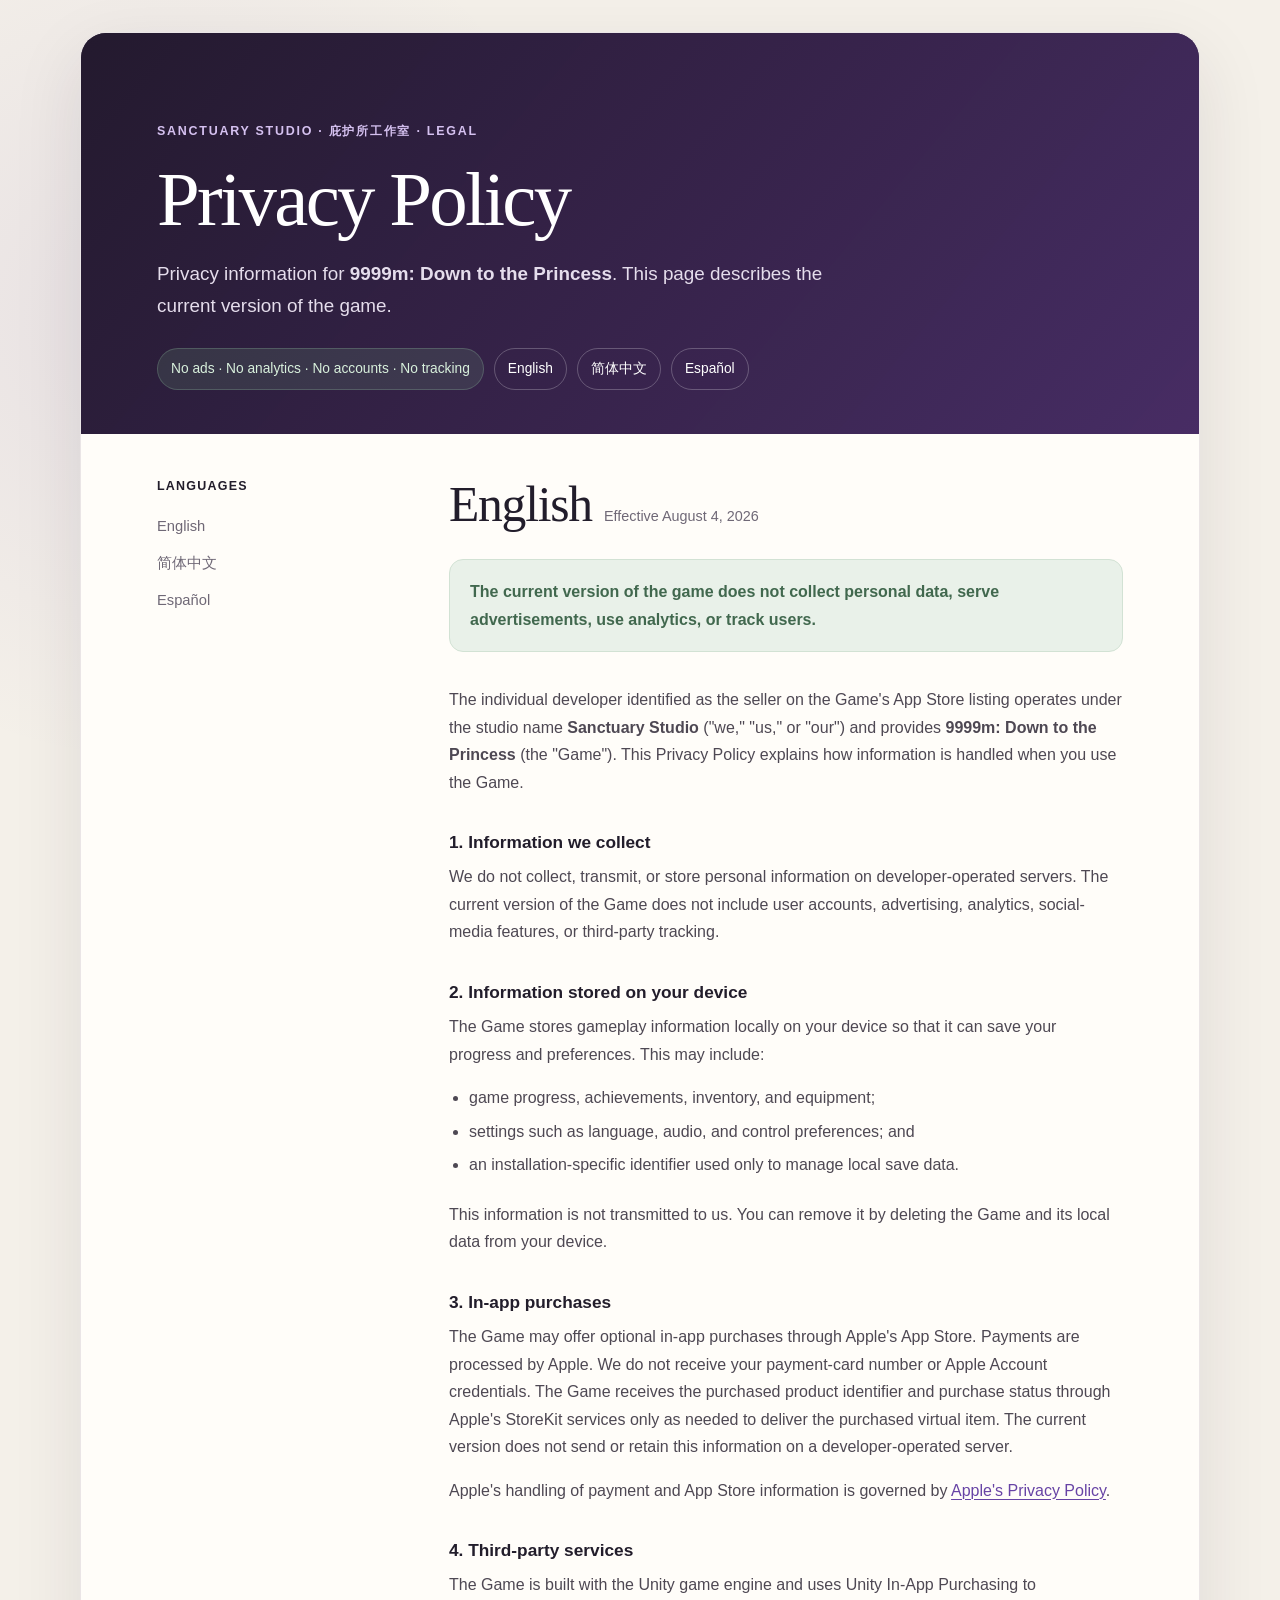
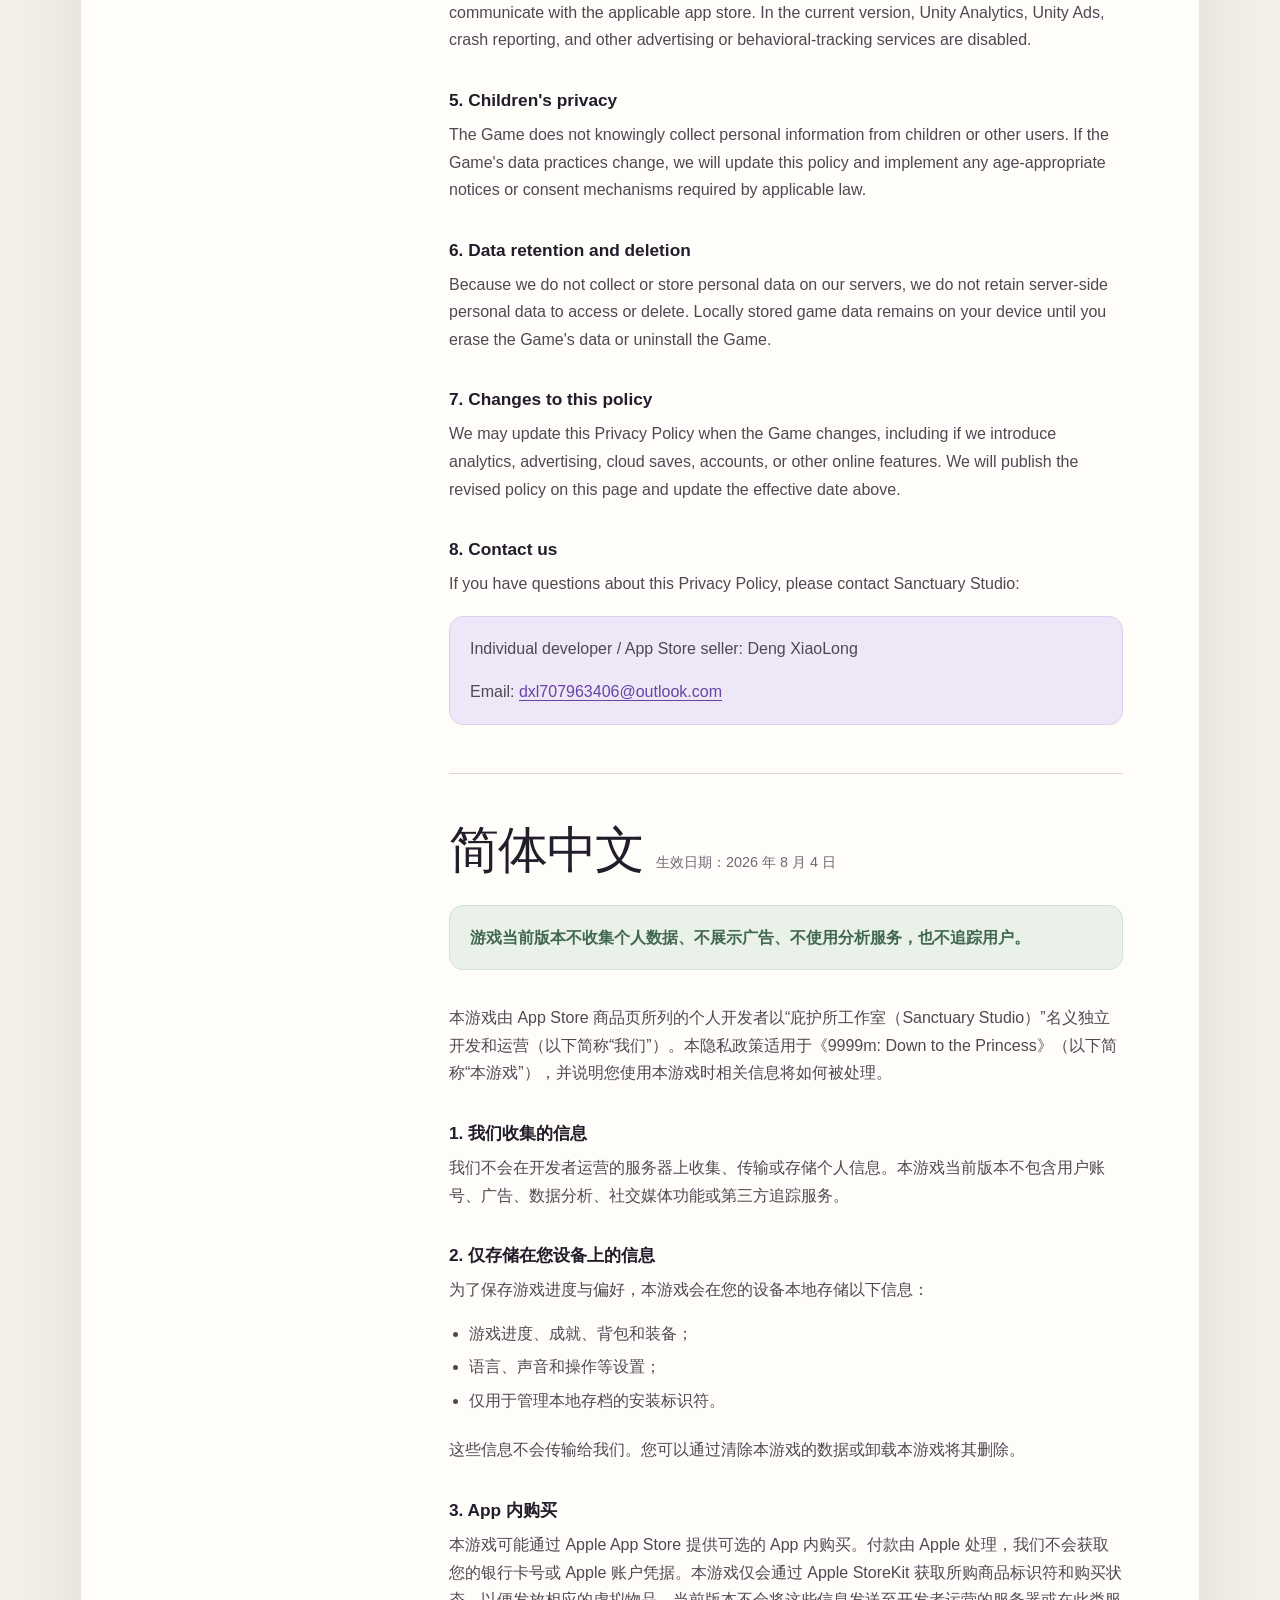
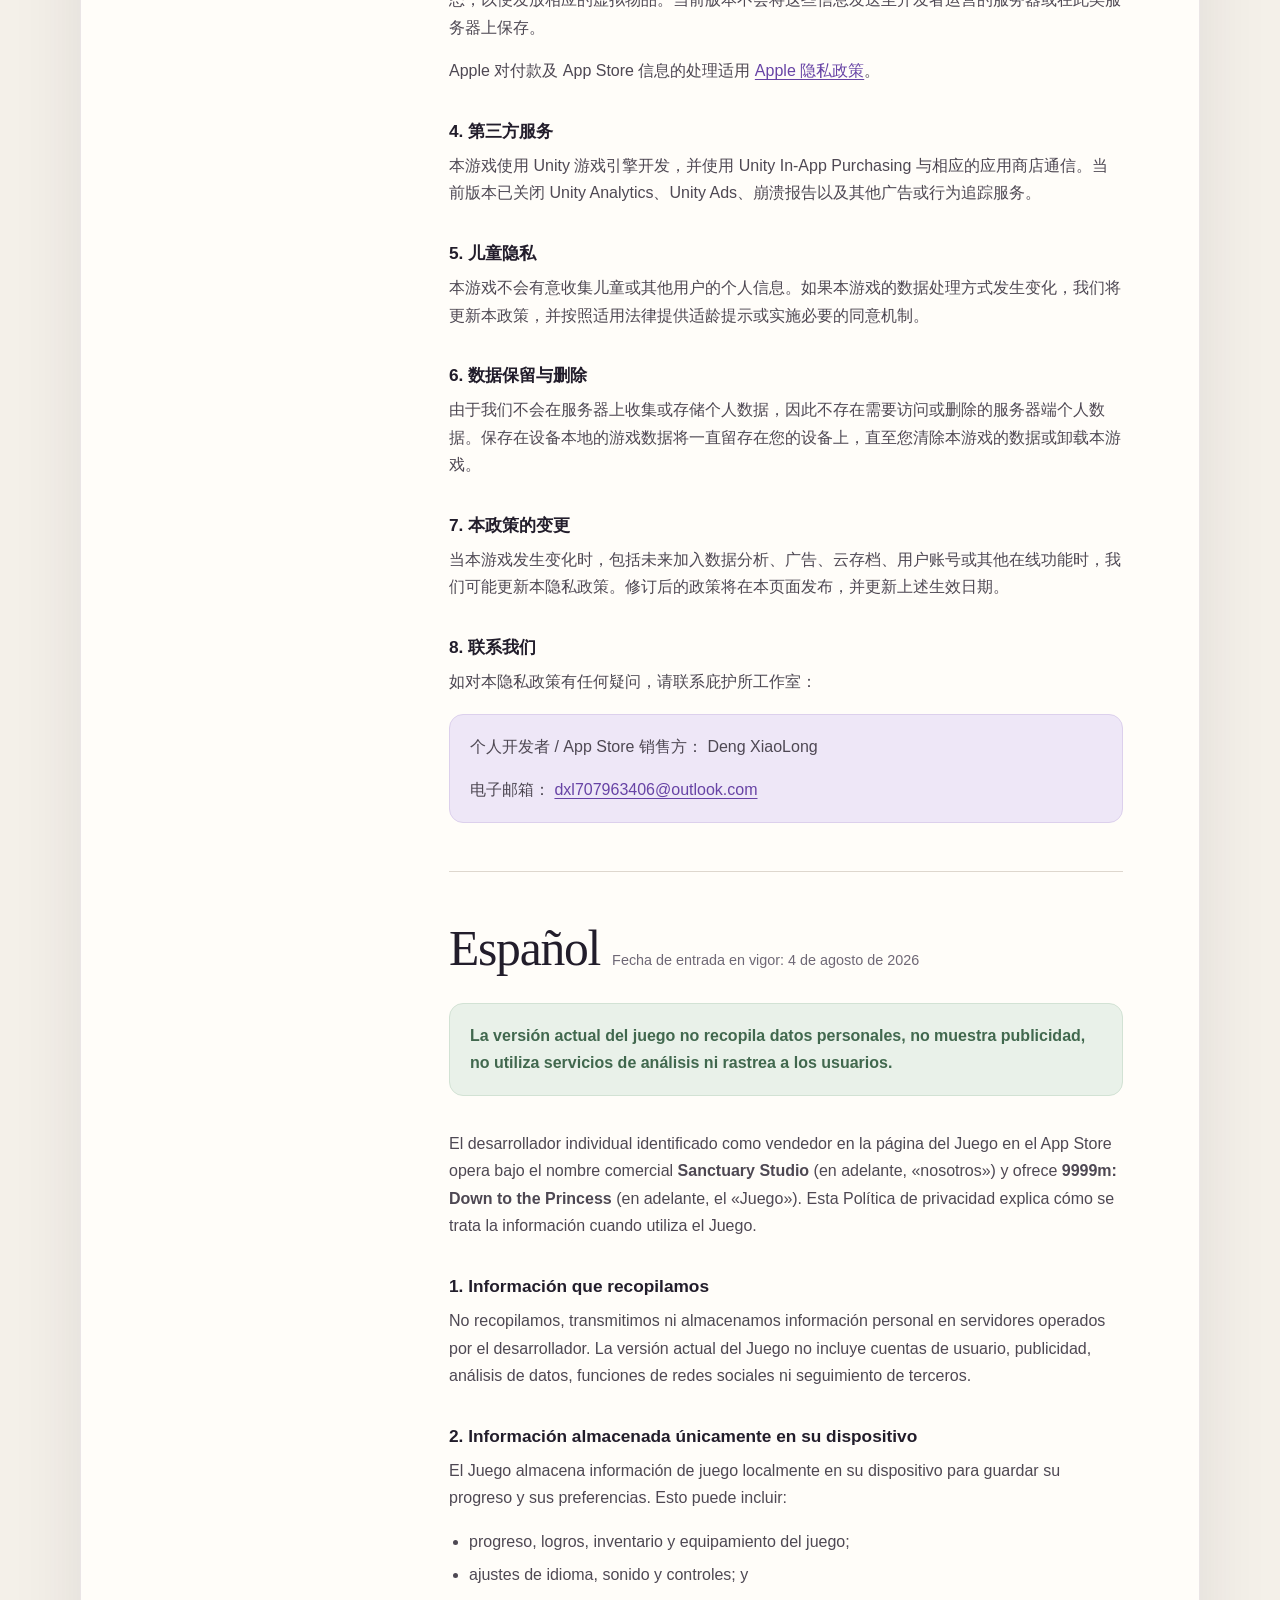
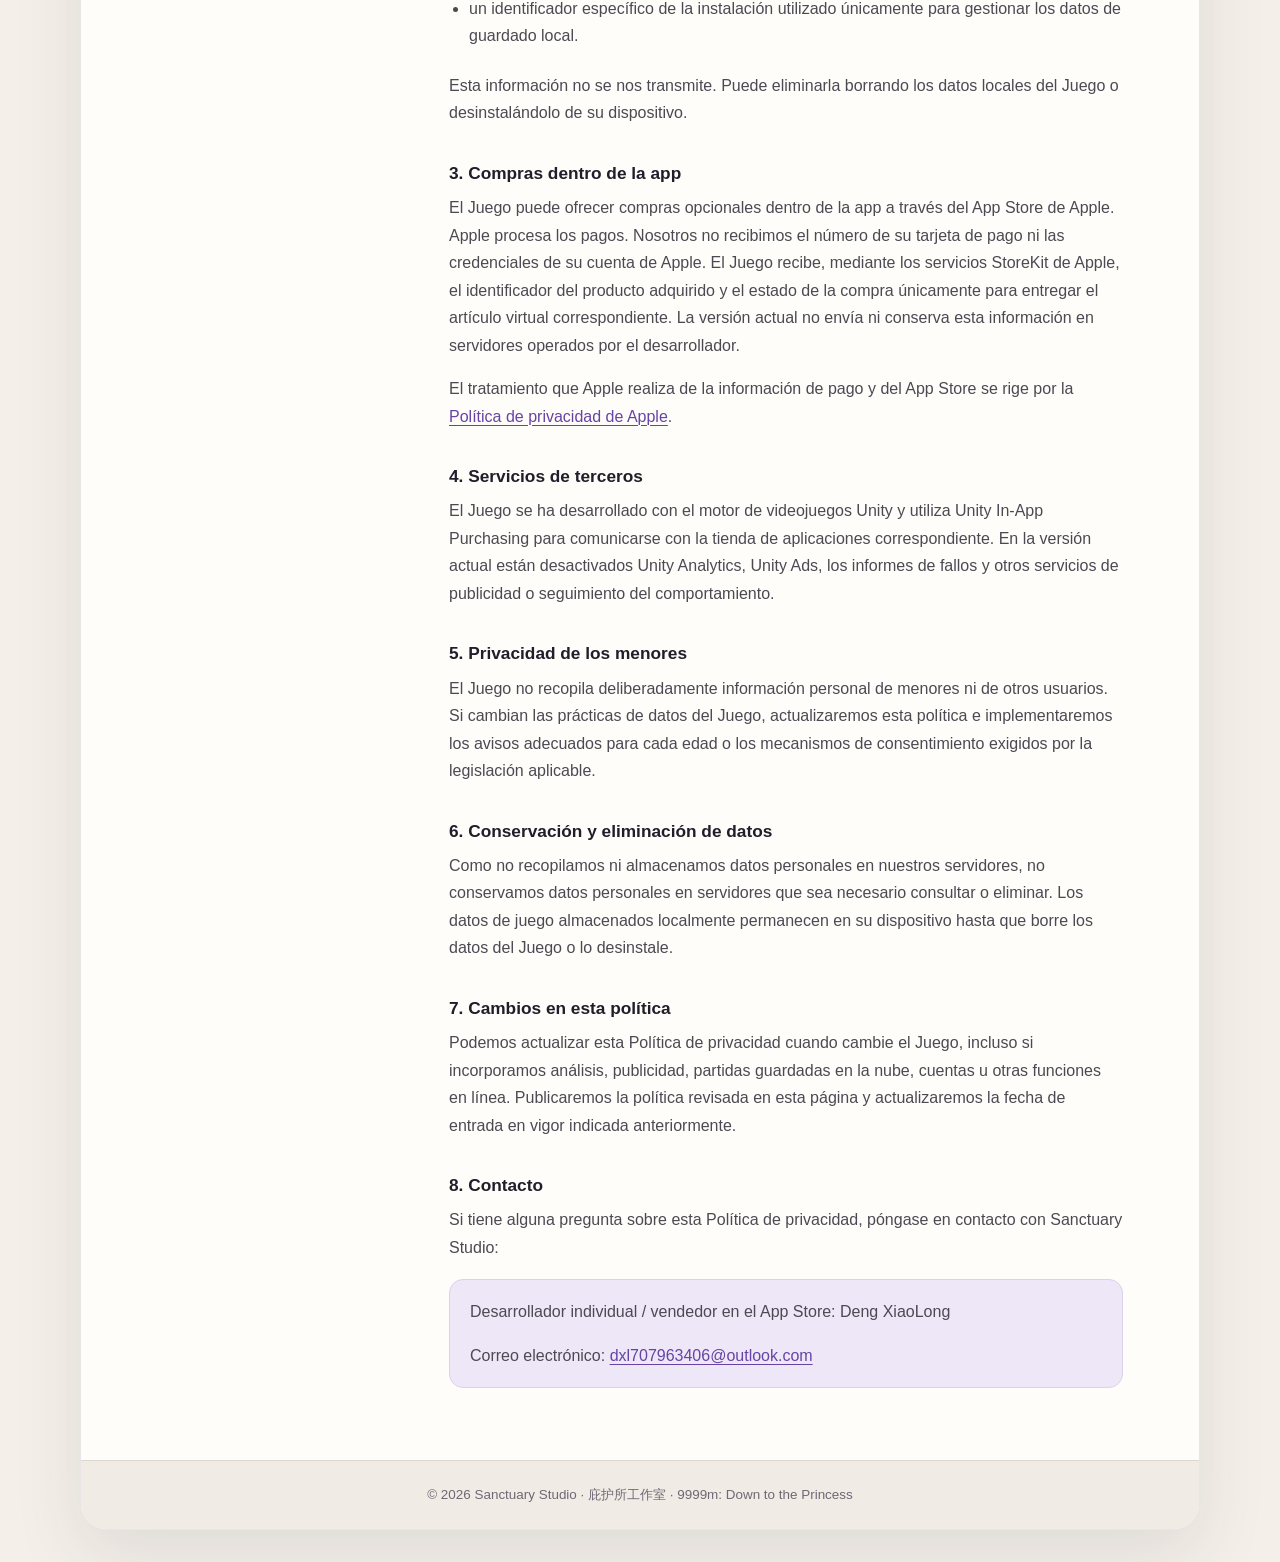
==== index.html @ b8de7ea5 "Add files via upload" ====
<!doctype html>
<html lang="en">
  <head>
    <meta charset="utf-8" />
    <meta name="viewport" content="width=device-width, initial-scale=1" />
    <meta name="color-scheme" content="light" />
    <meta name="robots" content="index,follow" />
    <meta
      name="description"
      content="Privacy Policy for 9999m: Down to the Princess by Sanctuary Studio."
    />
    <title>Privacy Policy | 9999m: Down to the Princess</title>
    <style>
      :root {
        --ink: #221d2b;
        --muted: #6f6876;
        --paper: #fffdf9;
        --canvas: #f4f0e9;
        --line: #ded7ce;
        --accent: #6743a5;
        --accent-soft: #eee7f7;
        --success: #41684e;
        --success-soft: #e9f1e9;
        --shadow: 0 24px 70px rgba(40, 30, 50, 0.1);
      }

      * {
        box-sizing: border-box;
      }

      html {
        scroll-behavior: smooth;
      }

      body {
        margin: 0;
        color: var(--ink);
        background:
          radial-gradient(circle at 12% 5%, rgba(103, 67, 165, 0.09), transparent 28rem),
          var(--canvas);
        font-family:
          Inter, ui-sans-serif, -apple-system, BlinkMacSystemFont, "Segoe UI",
          "PingFang SC", "Hiragino Sans GB", "Microsoft YaHei", sans-serif;
        line-height: 1.72;
        -webkit-font-smoothing: antialiased;
      }

      a {
        color: var(--accent);
        text-decoration-thickness: 1px;
        text-underline-offset: 0.18em;
      }

      a:hover {
        text-decoration-thickness: 2px;
      }

      .page-shell {
        width: min(1120px, calc(100% - 32px));
        margin: 32px auto;
        overflow: hidden;
        background: var(--paper);
        border: 1px solid rgba(122, 108, 130, 0.16);
        border-radius: 26px;
        box-shadow: var(--shadow);
      }

      .hero {
        padding: clamp(40px, 8vw, 88px) clamp(24px, 7vw, 76px) 44px;
        color: #fff;
        background:
          linear-gradient(130deg, rgba(35, 25, 46, 0.98), rgba(73, 45, 103, 0.94)),
          #2c2135;
      }

      .eyebrow {
        margin: 0 0 18px;
        color: #d5c1f0;
        font-size: 0.78rem;
        font-weight: 750;
        letter-spacing: 0.14em;
        text-transform: uppercase;
      }

      h1,
      h2,
      h3,
      p {
        margin-top: 0;
      }

      h1 {
        max-width: 760px;
        margin-bottom: 18px;
        font-family: Georgia, "Times New Roman", "Songti SC", serif;
        font-size: clamp(2.4rem, 6vw, 5rem);
        font-weight: 500;
        line-height: 1.03;
        letter-spacing: -0.035em;
      }

      .hero-summary {
        max-width: 680px;
        margin-bottom: 26px;
        color: #e5ddec;
        font-size: clamp(1rem, 2vw, 1.18rem);
      }

      .hero-meta {
        display: flex;
        flex-wrap: wrap;
        gap: 10px;
        align-items: center;
      }

      .badge,
      .language-link {
        min-height: 38px;
        padding: 8px 13px;
        border-radius: 999px;
        font-size: 0.86rem;
      }

      .badge {
        color: #d8f0dc;
        background: rgba(119, 190, 134, 0.15);
        border: 1px solid rgba(169, 224, 180, 0.22);
      }

      .language-link {
        color: #fff;
        border: 1px solid rgba(255, 255, 255, 0.24);
        text-decoration: none;
      }

      .content-grid {
        display: grid;
        grid-template-columns: 220px minmax(0, 1fr);
        gap: clamp(28px, 6vw, 72px);
        padding: 42px clamp(24px, 7vw, 76px) 72px;
      }

      .side-nav {
        align-self: start;
        position: sticky;
        top: 24px;
      }

      .side-nav strong {
        display: block;
        margin-bottom: 10px;
        font-size: 0.78rem;
        letter-spacing: 0.1em;
        text-transform: uppercase;
      }

      .side-nav a {
        display: block;
        padding: 6px 0;
        color: var(--muted);
        font-size: 0.92rem;
        text-decoration: none;
      }

      .side-nav a:hover {
        color: var(--accent);
      }

      .policy-section {
        scroll-margin-top: 28px;
      }

      .policy-section + .policy-section {
        margin-top: 48px;
        padding-top: 48px;
        border-top: 1px solid var(--line);
      }

      .language-heading {
        display: flex;
        flex-wrap: wrap;
        gap: 12px;
        align-items: baseline;
        margin-bottom: 26px;
      }

      .language-heading h2 {
        margin-bottom: 0;
        font-family: Georgia, "Times New Roman", "Songti SC", serif;
        font-size: clamp(2rem, 4vw, 3.1rem);
        font-weight: 500;
        line-height: 1.15;
        letter-spacing: -0.025em;
      }

      .updated {
        color: var(--muted);
        font-size: 0.9rem;
      }

      .summary-card {
        margin: 0 0 34px;
        padding: 18px 20px;
        color: var(--success);
        background: var(--success-soft);
        border: 1px solid #d2e2d4;
        border-radius: 14px;
        font-weight: 650;
      }

      article h3 {
        margin: 34px 0 9px;
        font-size: 1.08rem;
        line-height: 1.4;
      }

      article p,
      article li {
        color: #4e4853;
      }

      article ul {
        margin: 12px 0 22px;
        padding-left: 1.25rem;
      }

      article li + li {
        margin-top: 6px;
      }

      .contact-card {
        margin-top: 18px;
        padding: 18px 20px;
        background: var(--accent-soft);
        border: 1px solid #dcd0ec;
        border-radius: 14px;
      }

      .contact-card p:last-child {
        margin-bottom: 0;
      }

      footer {
        padding: 22px clamp(24px, 7vw, 76px);
        color: var(--muted);
        background: #f0ebe4;
        border-top: 1px solid var(--line);
        font-size: 0.84rem;
        text-align: center;
      }

      @media (max-width: 760px) {
        .page-shell {
          width: min(100% - 16px, 1120px);
          margin: 8px auto;
          border-radius: 18px;
        }

        .content-grid {
          grid-template-columns: 1fr;
          padding-bottom: 50px;
        }

        .side-nav {
          position: static;
          display: flex;
          gap: 10px;
          padding-bottom: 22px;
          border-bottom: 1px solid var(--line);
        }

        .side-nav strong {
          display: none;
        }

        .side-nav a {
          padding: 8px 12px;
          background: var(--accent-soft);
          border-radius: 999px;
        }
      }

      @media print {
        body {
          background: #fff;
        }

        .page-shell {
          width: 100%;
          margin: 0;
          border: 0;
          border-radius: 0;
          box-shadow: none;
        }

        .hero {
          color: #111;
          background: #fff;
          border-bottom: 1px solid #ccc;
        }

        .hero-summary,
        .eyebrow {
          color: #333;
        }

        .hero-meta,
        .side-nav {
          display: none;
        }

        .content-grid {
          display: block;
        }
      }
    </style>
  </head>
  <body>
    <main class="page-shell">
      <header class="hero">
        <p class="eyebrow">Sanctuary Studio · 庇护所工作室 · Legal</p>
        <h1>Privacy Policy</h1>
        <p class="hero-summary">
          Privacy information for <strong>9999m: Down to the Princess</strong>.
          This page describes the current version of the game.
        </p>
        <div class="hero-meta">
          <span class="badge">No ads · No analytics · No accounts · No tracking</span>
          <a class="language-link" href="#english">English</a>
          <a class="language-link" href="#chinese" lang="zh-Hans">简体中文</a>
          <a class="language-link" href="#spanish" lang="es">Español</a>
        </div>
      </header>

      <div class="content-grid">
        <nav class="side-nav" aria-label="Language navigation">
          <strong>Languages</strong>
          <a href="#english">English</a>
          <a href="#chinese" lang="zh-Hans">简体中文</a>
          <a href="#spanish" lang="es">Español</a>
        </nav>

        <div>
          <article class="policy-section" id="english">
            <div class="language-heading">
              <h2>English</h2>
              <span class="updated">Effective August 4, 2026</span>
            </div>

            <p class="summary-card">
              The current version of the game does not collect personal data,
              serve advertisements, use analytics, or track users.
            </p>

            <p>
              The individual developer identified as the seller on the Game's
              App Store listing operates under the studio name
              <strong>Sanctuary Studio</strong> ("we," "us," or "our") and
              provides <strong>9999m: Down to the Princess</strong> (the
              "Game"). This Privacy Policy explains how information is handled
              when you use the Game.
            </p>

            <h3>1. Information we collect</h3>
            <p>
              We do not collect, transmit, or store personal information on
              developer-operated servers. The current version of the Game does
              not include user accounts, advertising, analytics, social-media
              features, or third-party tracking.
            </p>

            <h3>2. Information stored on your device</h3>
            <p>
              The Game stores gameplay information locally on your device so
              that it can save your progress and preferences. This may include:
            </p>
            <ul>
              <li>game progress, achievements, inventory, and equipment;</li>
              <li>settings such as language, audio, and control preferences; and</li>
              <li>an installation-specific identifier used only to manage local save data.</li>
            </ul>
            <p>
              This information is not transmitted to us. You can remove it by
              deleting the Game and its local data from your device.
            </p>

            <h3>3. In-app purchases</h3>
            <p>
              The Game may offer optional in-app purchases through Apple's App
              Store. Payments are processed by Apple. We do not receive your
              payment-card number or Apple Account credentials. The Game
              receives the purchased product identifier and purchase status
              through Apple's StoreKit services only as needed to deliver the
              purchased virtual item. The current version does not send or
              retain this information on a developer-operated server.
            </p>
            <p>
              Apple's handling of payment and App Store information is governed
              by <a href="https://www.apple.com/legal/privacy/" rel="noopener">Apple's Privacy Policy</a>.
            </p>

            <h3>4. Third-party services</h3>
            <p>
              The Game is built with the Unity game engine and uses Unity
              In-App Purchasing to communicate with the applicable app store.
              In the current version, Unity Analytics, Unity Ads, crash
              reporting, and other advertising or behavioral-tracking services
              are disabled.
            </p>

            <h3>5. Children's privacy</h3>
            <p>
              The Game does not knowingly collect personal information from
              children or other users. If the Game's data practices change, we
              will update this policy and implement any age-appropriate notices
              or consent mechanisms required by applicable law.
            </p>

            <h3>6. Data retention and deletion</h3>
            <p>
              Because we do not collect or store personal data on our servers,
              we do not retain server-side personal data to access or delete.
              Locally stored game data remains on your device until you erase
              the Game's data or uninstall the Game.
            </p>

            <h3>7. Changes to this policy</h3>
            <p>
              We may update this Privacy Policy when the Game changes, including
              if we introduce analytics, advertising, cloud saves, accounts, or
              other online features. We will publish the revised policy on this
              page and update the effective date above.
            </p>

            <h3>8. Contact us</h3>
            <p>
              If you have questions about this Privacy Policy, please contact
              Sanctuary Studio:
            </p>
            <div class="contact-card">
              <p>
                Individual developer / App Store seller:
                <span>Deng XiaoLong</span>
              </p>
              <p>
                Email:
                <a href="mailto:dxl707963406@outlook.com">dxl707963406@outlook.com</a>
              </p>
            </div>
          </article>

          <article class="policy-section" id="chinese" lang="zh-Hans">
            <div class="language-heading">
              <h2>简体中文</h2>
              <span class="updated">生效日期：2026 年 8 月 4 日</span>
            </div>

            <p class="summary-card">
              游戏当前版本不收集个人数据、不展示广告、不使用分析服务，也不追踪用户。
            </p>

            <p>
              本游戏由 App Store 商品页所列的个人开发者以“庇护所工作室（Sanctuary
              Studio）”名义独立开发和运营（以下简称“我们”）。本隐私政策适用于《9999m:
              Down to the Princess》（以下简称“本游戏”），并说明您使用本游戏时相关信息将如何被处理。
            </p>

            <h3>1. 我们收集的信息</h3>
            <p>
              我们不会在开发者运营的服务器上收集、传输或存储个人信息。本游戏当前版本不包含用户账号、广告、数据分析、社交媒体功能或第三方追踪服务。
            </p>

            <h3>2. 仅存储在您设备上的信息</h3>
            <p>为了保存游戏进度与偏好，本游戏会在您的设备本地存储以下信息：</p>
            <ul>
              <li>游戏进度、成就、背包和装备；</li>
              <li>语言、声音和操作等设置；</li>
              <li>仅用于管理本地存档的安装标识符。</li>
            </ul>
            <p>
              这些信息不会传输给我们。您可以通过清除本游戏的数据或卸载本游戏将其删除。
            </p>

            <h3>3. App 内购买</h3>
            <p>
              本游戏可能通过 Apple App Store 提供可选的 App 内购买。付款由 Apple
              处理，我们不会获取您的银行卡号或 Apple 账户凭据。本游戏仅会通过 Apple
              StoreKit 获取所购商品标识符和购买状态，以便发放相应的虚拟物品。当前版本不会将这些信息发送至开发者运营的服务器或在此类服务器上保存。
            </p>
            <p>
              Apple 对付款及 App Store 信息的处理适用
              <a href="https://www.apple.com/legal/privacy/zh-cn/" rel="noopener">Apple 隐私政策</a>。
            </p>

            <h3>4. 第三方服务</h3>
            <p>
              本游戏使用 Unity 游戏引擎开发，并使用 Unity In-App Purchasing 与相应的应用商店通信。当前版本已关闭 Unity Analytics、Unity Ads、崩溃报告以及其他广告或行为追踪服务。
            </p>

            <h3>5. 儿童隐私</h3>
            <p>
              本游戏不会有意收集儿童或其他用户的个人信息。如果本游戏的数据处理方式发生变化，我们将更新本政策，并按照适用法律提供适龄提示或实施必要的同意机制。
            </p>

            <h3>6. 数据保留与删除</h3>
            <p>
              由于我们不会在服务器上收集或存储个人数据，因此不存在需要访问或删除的服务器端个人数据。保存在设备本地的游戏数据将一直留存在您的设备上，直至您清除本游戏的数据或卸载本游戏。
            </p>

            <h3>7. 本政策的变更</h3>
            <p>
              当本游戏发生变化时，包括未来加入数据分析、广告、云存档、用户账号或其他在线功能时，我们可能更新本隐私政策。修订后的政策将在本页面发布，并更新上述生效日期。
            </p>

            <h3>8. 联系我们</h3>
            <p>如对本隐私政策有任何疑问，请联系庇护所工作室：</p>
            <div class="contact-card">
              <p>
                个人开发者 / App Store 销售方：
                <span>Deng XiaoLong</span>
              </p>
              <p>
                电子邮箱：
                <a href="mailto:dxl707963406@outlook.com">dxl707963406@outlook.com</a>
              </p>
            </div>
          </article>

          <article class="policy-section" id="spanish" lang="es">
            <div class="language-heading">
              <h2>Español</h2>
              <span class="updated">Fecha de entrada en vigor: 4 de agosto de 2026</span>
            </div>

            <p class="summary-card">
              La versión actual del juego no recopila datos personales, no
              muestra publicidad, no utiliza servicios de análisis ni rastrea a
              los usuarios.
            </p>

            <p>
              El desarrollador individual identificado como vendedor en la
              página del Juego en el App Store opera bajo el nombre comercial
              <strong>Sanctuary Studio</strong> (en adelante, «nosotros») y
              ofrece <strong>9999m: Down to the Princess</strong> (en adelante,
              el «Juego»). Esta Política de privacidad explica cómo se trata la
              información cuando utiliza el Juego.
            </p>

            <h3>1. Información que recopilamos</h3>
            <p>
              No recopilamos, transmitimos ni almacenamos información personal
              en servidores operados por el desarrollador. La versión actual
              del Juego no incluye cuentas de usuario, publicidad, análisis de
              datos, funciones de redes sociales ni seguimiento de terceros.
            </p>

            <h3>2. Información almacenada únicamente en su dispositivo</h3>
            <p>
              El Juego almacena información de juego localmente en su
              dispositivo para guardar su progreso y sus preferencias. Esto
              puede incluir:
            </p>
            <ul>
              <li>progreso, logros, inventario y equipamiento del juego;</li>
              <li>ajustes de idioma, sonido y controles; y</li>
              <li>
                un identificador específico de la instalación utilizado
                únicamente para gestionar los datos de guardado local.
              </li>
            </ul>
            <p>
              Esta información no se nos transmite. Puede eliminarla borrando
              los datos locales del Juego o desinstalándolo de su dispositivo.
            </p>

            <h3>3. Compras dentro de la app</h3>
            <p>
              El Juego puede ofrecer compras opcionales dentro de la app a
              través del App Store de Apple. Apple procesa los pagos. Nosotros
              no recibimos el número de su tarjeta de pago ni las credenciales
              de su cuenta de Apple. El Juego recibe, mediante los servicios
              StoreKit de Apple, el identificador del producto adquirido y el
              estado de la compra únicamente para entregar el artículo virtual
              correspondiente. La versión actual no envía ni conserva esta
              información en servidores operados por el desarrollador.
            </p>
            <p>
              El tratamiento que Apple realiza de la información de pago y del
              App Store se rige por la
              <a href="https://www.apple.com/legal/privacy/es/" rel="noopener">Política de privacidad de Apple</a>.
            </p>

            <h3>4. Servicios de terceros</h3>
            <p>
              El Juego se ha desarrollado con el motor de videojuegos Unity y
              utiliza Unity In-App Purchasing para comunicarse con la tienda de
              aplicaciones correspondiente. En la versión actual están
              desactivados Unity Analytics, Unity Ads, los informes de fallos y
              otros servicios de publicidad o seguimiento del comportamiento.
            </p>

            <h3>5. Privacidad de los menores</h3>
            <p>
              El Juego no recopila deliberadamente información personal de
              menores ni de otros usuarios. Si cambian las prácticas de datos
              del Juego, actualizaremos esta política e implementaremos los
              avisos adecuados para cada edad o los mecanismos de consentimiento
              exigidos por la legislación aplicable.
            </p>

            <h3>6. Conservación y eliminación de datos</h3>
            <p>
              Como no recopilamos ni almacenamos datos personales en nuestros
              servidores, no conservamos datos personales en servidores que sea
              necesario consultar o eliminar. Los datos de juego almacenados
              localmente permanecen en su dispositivo hasta que borre los datos
              del Juego o lo desinstale.
            </p>

            <h3>7. Cambios en esta política</h3>
            <p>
              Podemos actualizar esta Política de privacidad cuando cambie el
              Juego, incluso si incorporamos análisis, publicidad, partidas
              guardadas en la nube, cuentas u otras funciones en línea.
              Publicaremos la política revisada en esta página y actualizaremos
              la fecha de entrada en vigor indicada anteriormente.
            </p>

            <h3>8. Contacto</h3>
            <p>
              Si tiene alguna pregunta sobre esta Política de privacidad,
              póngase en contacto con Sanctuary Studio:
            </p>
            <div class="contact-card">
              <p>
                Desarrollador individual / vendedor en el App Store:
                <span>Deng XiaoLong</span>
              </p>
              <p>
                Correo electrónico:
                <a href="mailto:dxl707963406@outlook.com">dxl707963406@outlook.com</a>
              </p>
            </div>
          </article>
        </div>
      </div>

      <footer>
        © 2026 Sanctuary Studio · 庇护所工作室 · 9999m: Down to the Princess
      </footer>
    </main>
  </body>
</html>
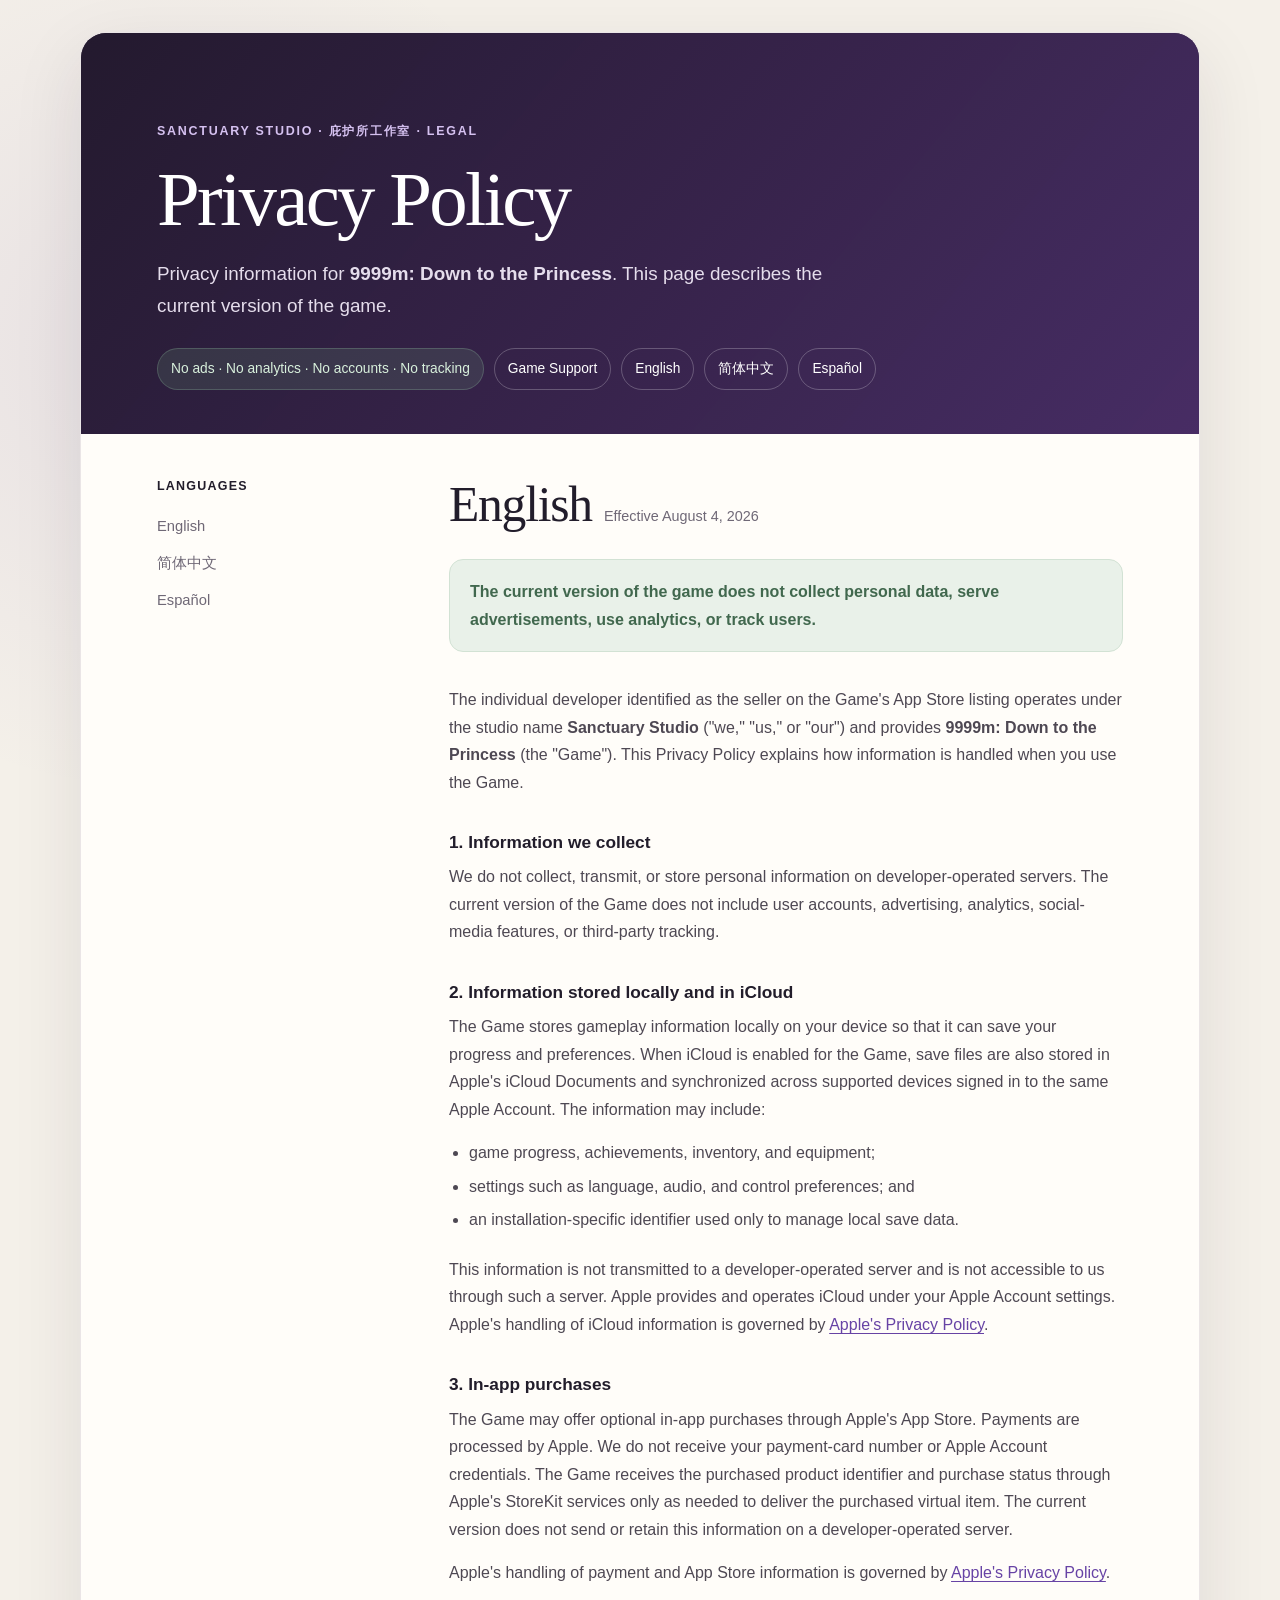
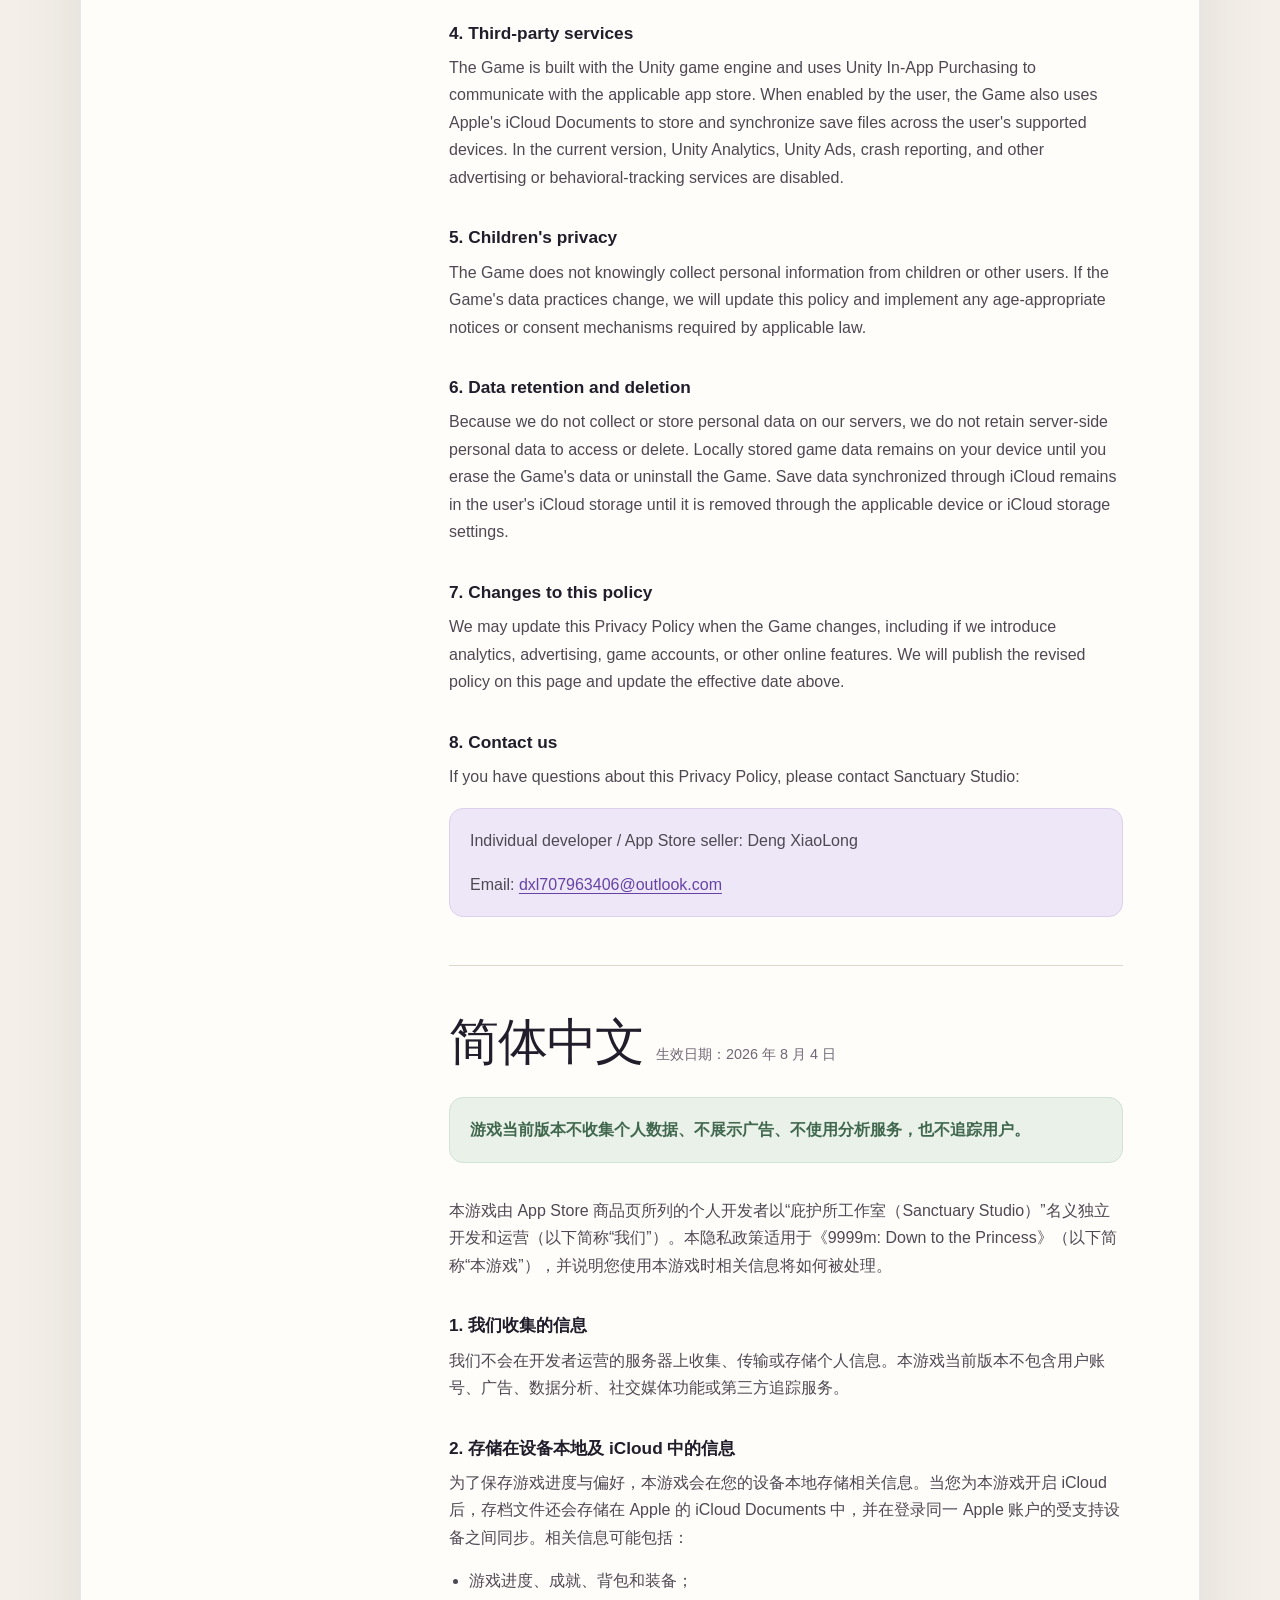
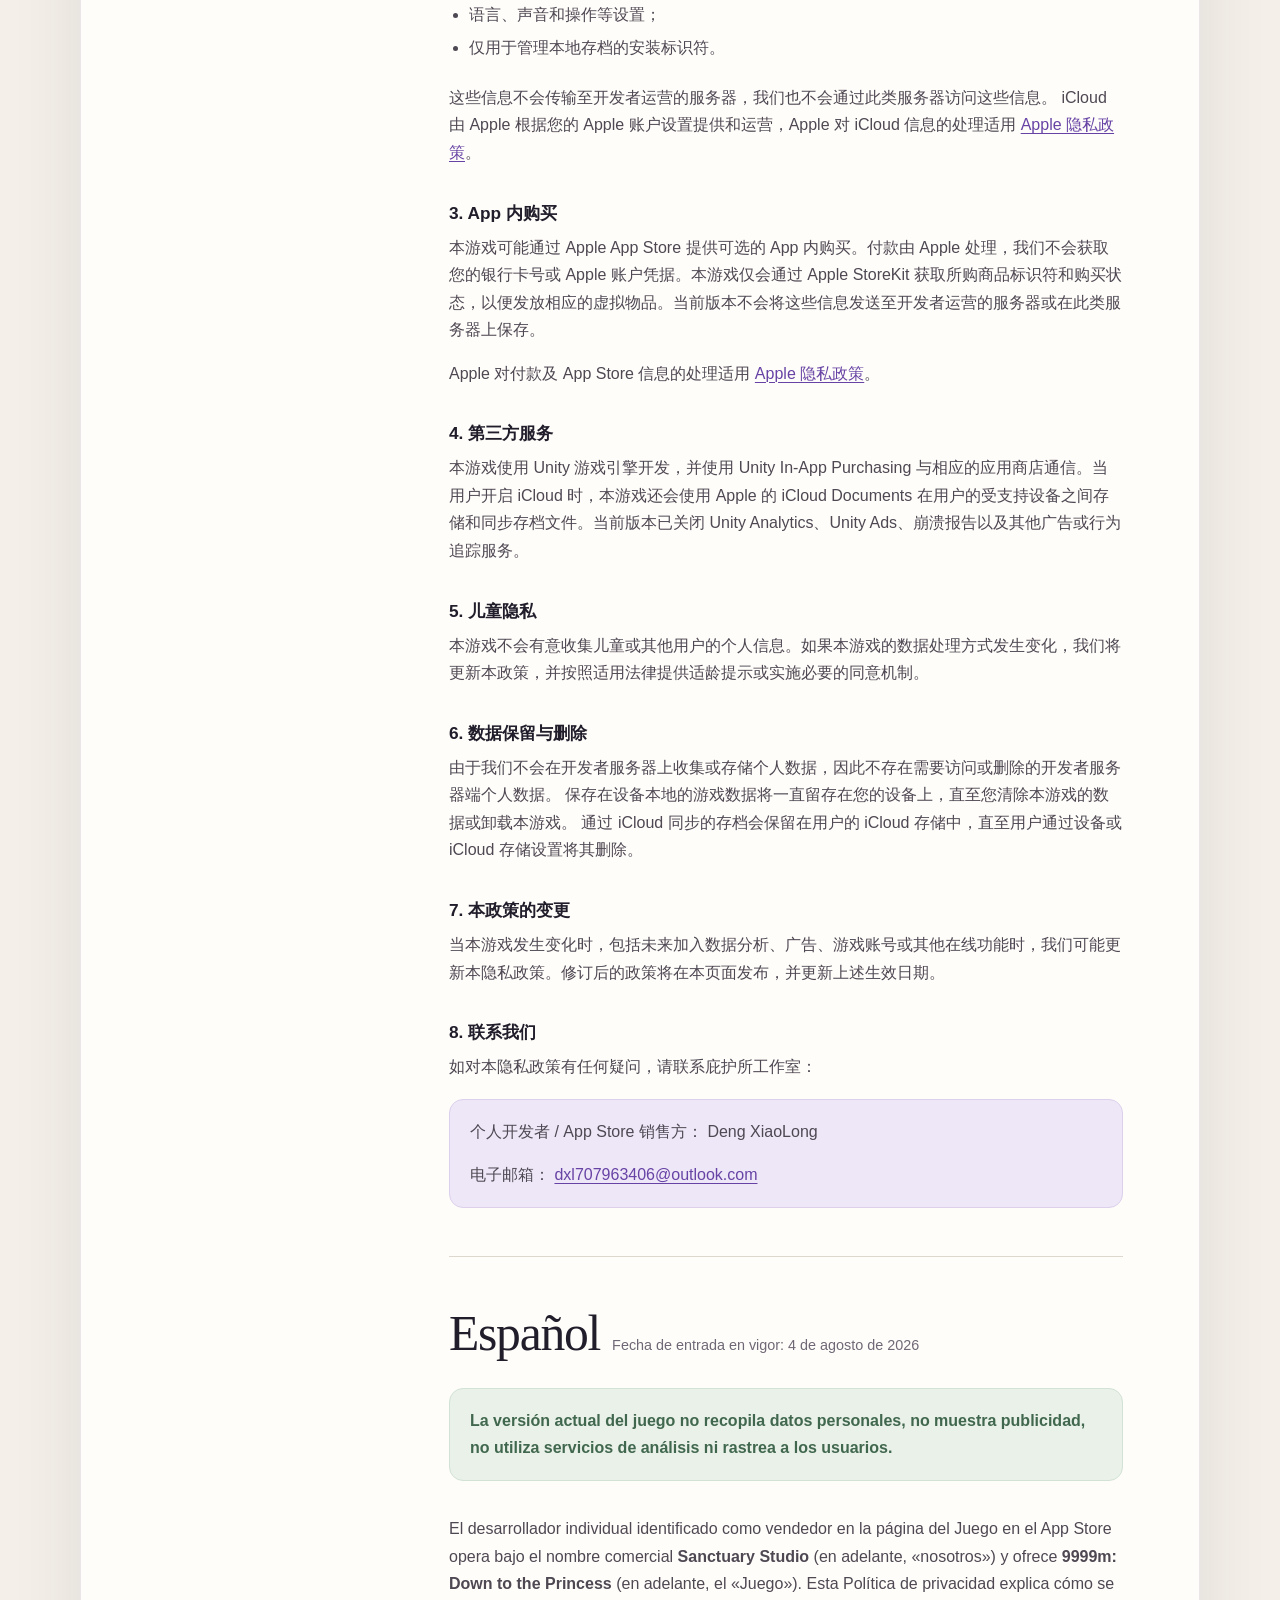
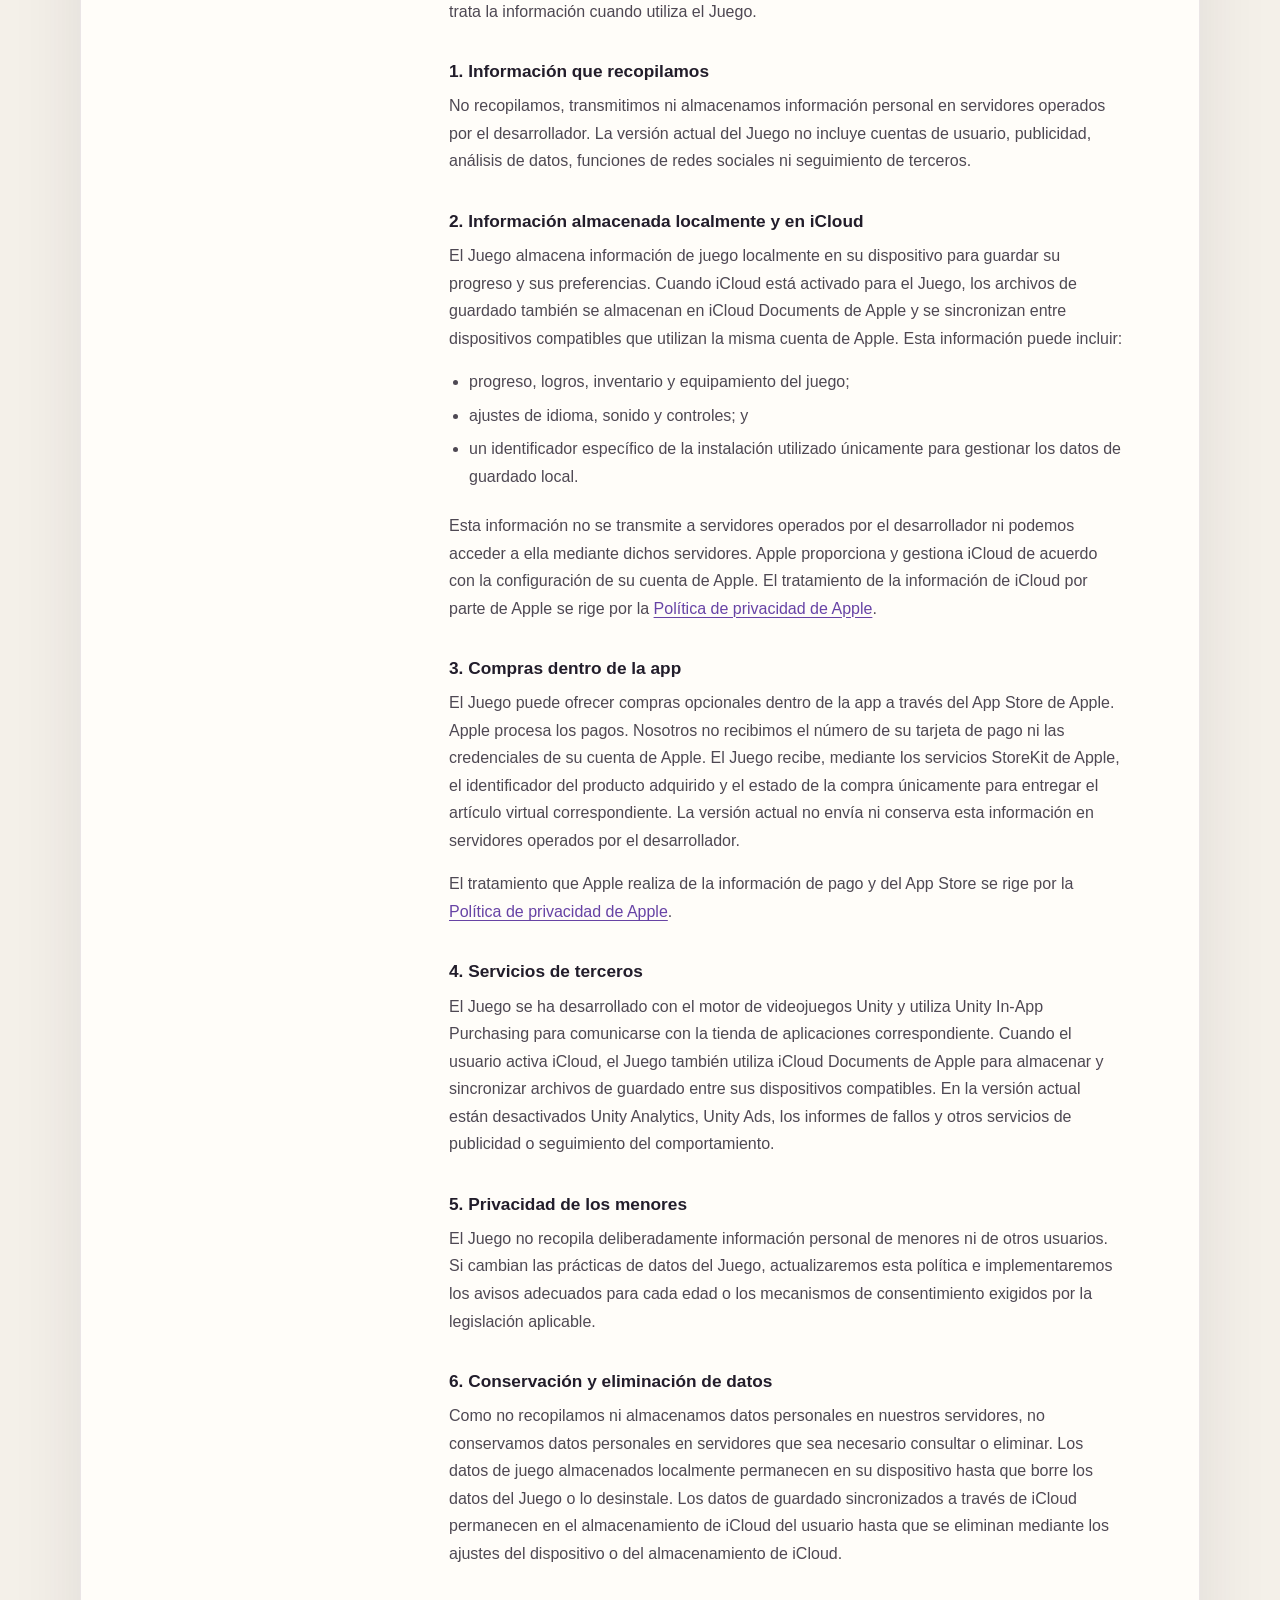
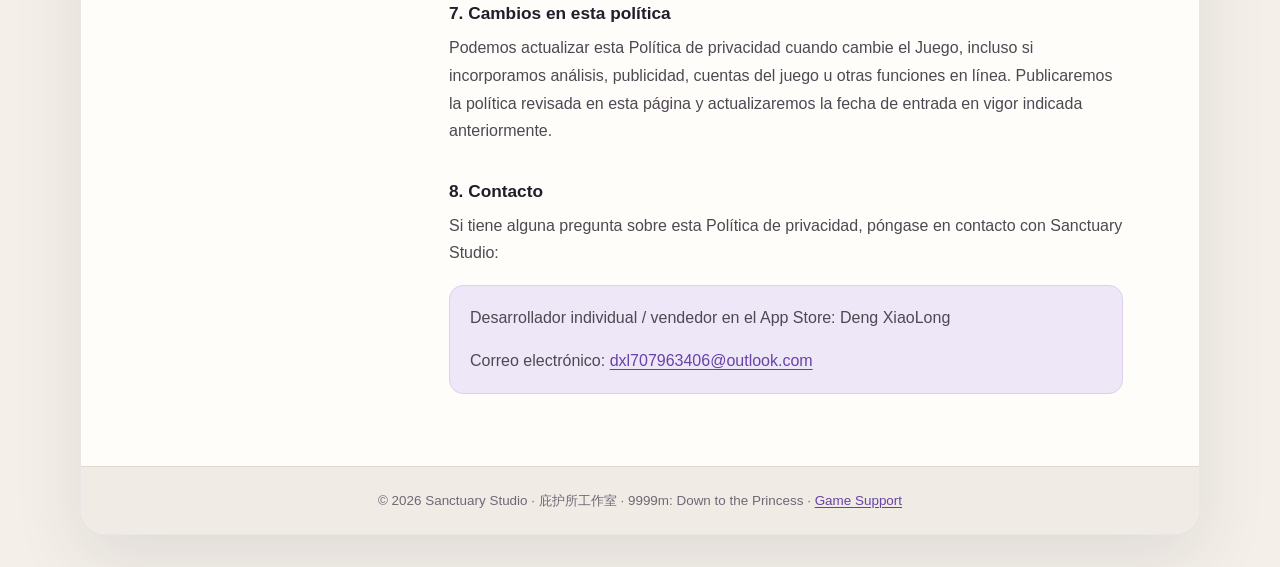
==== commit 2d0bceb7: "Add files via upload" ====
--- a/index.html
+++ b/index.html
@@ -326,6 +326,7 @@
         </p>
         <div class="hero-meta">
           <span class="badge">No ads · No analytics · No accounts · No tracking</span>
+          <a class="language-link" href="./support.html">Game Support</a>
           <a class="language-link" href="#english">English</a>
           <a class="language-link" href="#chinese" lang="zh-Hans">简体中文</a>
           <a class="language-link" href="#spanish" lang="es">Español</a>
@@ -369,10 +370,13 @@
               features, or third-party tracking.
             </p>
 
-            <h3>2. Information stored on your device</h3>
+            <h3>2. Information stored locally and in iCloud</h3>
             <p>
               The Game stores gameplay information locally on your device so
-              that it can save your progress and preferences. This may include:
+              that it can save your progress and preferences. When iCloud is
+              enabled for the Game, save files are also stored in Apple's
+              iCloud Documents and synchronized across supported devices signed
+              in to the same Apple Account. The information may include:
             </p>
             <ul>
               <li>game progress, achievements, inventory, and equipment;</li>
@@ -380,8 +384,11 @@
               <li>an installation-specific identifier used only to manage local save data.</li>
             </ul>
             <p>
-              This information is not transmitted to us. You can remove it by
-              deleting the Game and its local data from your device.
+              This information is not transmitted to a developer-operated
+              server and is not accessible to us through such a server. Apple
+              provides and operates iCloud under your Apple Account settings.
+              Apple's handling of iCloud information is governed by
+              <a href="https://www.apple.com/legal/privacy/" rel="noopener">Apple's Privacy Policy</a>.
             </p>
 
             <h3>3. In-app purchases</h3>
@@ -403,6 +410,9 @@
             <p>
               The Game is built with the Unity game engine and uses Unity
               In-App Purchasing to communicate with the applicable app store.
+              When enabled by the user, the Game also uses Apple's iCloud
+              Documents to store and synchronize save files across the user's
+              supported devices.
               In the current version, Unity Analytics, Unity Ads, crash
               reporting, and other advertising or behavioral-tracking services
               are disabled.
@@ -421,13 +431,15 @@
               Because we do not collect or store personal data on our servers,
               we do not retain server-side personal data to access or delete.
               Locally stored game data remains on your device until you erase
-              the Game's data or uninstall the Game.
+              the Game's data or uninstall the Game. Save data synchronized
+              through iCloud remains in the user's iCloud storage until it is
+              removed through the applicable device or iCloud storage settings.
             </p>
 
             <h3>7. Changes to this policy</h3>
             <p>
               We may update this Privacy Policy when the Game changes, including
-              if we introduce analytics, advertising, cloud saves, accounts, or
+              if we introduce analytics, advertising, game accounts, or
               other online features. We will publish the revised policy on this
               page and update the effective date above.
             </p>
@@ -470,15 +482,22 @@
               我们不会在开发者运营的服务器上收集、传输或存储个人信息。本游戏当前版本不包含用户账号、广告、数据分析、社交媒体功能或第三方追踪服务。
             </p>
 
-            <h3>2. 仅存储在您设备上的信息</h3>
-            <p>为了保存游戏进度与偏好，本游戏会在您的设备本地存储以下信息：</p>
+            <h3>2. 存储在设备本地及 iCloud 中的信息</h3>
+            <p>
+              为了保存游戏进度与偏好，本游戏会在您的设备本地存储相关信息。当您为本游戏开启
+              iCloud 后，存档文件还会存储在 Apple 的 iCloud Documents
+              中，并在登录同一 Apple 账户的受支持设备之间同步。相关信息可能包括：
+            </p>
             <ul>
               <li>游戏进度、成就、背包和装备；</li>
               <li>语言、声音和操作等设置；</li>
               <li>仅用于管理本地存档的安装标识符。</li>
             </ul>
             <p>
-              这些信息不会传输给我们。您可以通过清除本游戏的数据或卸载本游戏将其删除。
+              这些信息不会传输至开发者运营的服务器，我们也不会通过此类服务器访问这些信息。
+              iCloud 由 Apple 根据您的 Apple 账户设置提供和运营，Apple 对 iCloud
+              信息的处理适用
+              <a href="https://www.apple.com/legal/privacy/zh-cn/" rel="noopener">Apple 隐私政策</a>。
             </p>
 
             <h3>3. App 内购买</h3>
@@ -494,7 +513,10 @@
 
             <h3>4. 第三方服务</h3>
             <p>
-              本游戏使用 Unity 游戏引擎开发，并使用 Unity In-App Purchasing 与相应的应用商店通信。当前版本已关闭 Unity Analytics、Unity Ads、崩溃报告以及其他广告或行为追踪服务。
+              本游戏使用 Unity 游戏引擎开发，并使用 Unity In-App Purchasing
+              与相应的应用商店通信。当用户开启 iCloud 时，本游戏还会使用 Apple 的
+              iCloud Documents 在用户的受支持设备之间存储和同步存档文件。当前版本已关闭
+              Unity Analytics、Unity Ads、崩溃报告以及其他广告或行为追踪服务。
             </p>
 
             <h3>5. 儿童隐私</h3>
@@ -504,12 +526,15 @@
 
             <h3>6. 数据保留与删除</h3>
             <p>
-              由于我们不会在服务器上收集或存储个人数据，因此不存在需要访问或删除的服务器端个人数据。保存在设备本地的游戏数据将一直留存在您的设备上，直至您清除本游戏的数据或卸载本游戏。
+              由于我们不会在开发者服务器上收集或存储个人数据，因此不存在需要访问或删除的开发者服务器端个人数据。
+              保存在设备本地的游戏数据将一直留存在您的设备上，直至您清除本游戏的数据或卸载本游戏。
+              通过 iCloud 同步的存档会保留在用户的 iCloud 存储中，直至用户通过设备或
+              iCloud 存储设置将其删除。
             </p>
 
             <h3>7. 本政策的变更</h3>
             <p>
-              当本游戏发生变化时，包括未来加入数据分析、广告、云存档、用户账号或其他在线功能时，我们可能更新本隐私政策。修订后的政策将在本页面发布，并更新上述生效日期。
+              当本游戏发生变化时，包括未来加入数据分析、广告、游戏账号或其他在线功能时，我们可能更新本隐私政策。修订后的政策将在本页面发布，并更新上述生效日期。
             </p>
 
             <h3>8. 联系我们</h3>
@@ -555,11 +580,14 @@
               datos, funciones de redes sociales ni seguimiento de terceros.
             </p>
 
-            <h3>2. Información almacenada únicamente en su dispositivo</h3>
+            <h3>2. Información almacenada localmente y en iCloud</h3>
             <p>
               El Juego almacena información de juego localmente en su
-              dispositivo para guardar su progreso y sus preferencias. Esto
-              puede incluir:
+              dispositivo para guardar su progreso y sus preferencias. Cuando
+              iCloud está activado para el Juego, los archivos de guardado
+              también se almacenan en iCloud Documents de Apple y se sincronizan
+              entre dispositivos compatibles que utilizan la misma cuenta de
+              Apple. Esta información puede incluir:
             </p>
             <ul>
               <li>progreso, logros, inventario y equipamiento del juego;</li>
@@ -570,8 +598,12 @@
               </li>
             </ul>
             <p>
-              Esta información no se nos transmite. Puede eliminarla borrando
-              los datos locales del Juego o desinstalándolo de su dispositivo.
+              Esta información no se transmite a servidores operados por el
+              desarrollador ni podemos acceder a ella mediante dichos servidores.
+              Apple proporciona y gestiona iCloud de acuerdo con la configuración
+              de su cuenta de Apple. El tratamiento de la información de iCloud
+              por parte de Apple se rige por la
+              <a href="https://www.apple.com/legal/privacy/es/" rel="noopener">Política de privacidad de Apple</a>.
             </p>
 
             <h3>3. Compras dentro de la app</h3>
@@ -595,7 +627,10 @@
             <p>
               El Juego se ha desarrollado con el motor de videojuegos Unity y
               utiliza Unity In-App Purchasing para comunicarse con la tienda de
-              aplicaciones correspondiente. En la versión actual están
+              aplicaciones correspondiente. Cuando el usuario activa iCloud, el
+              Juego también utiliza iCloud Documents de Apple para almacenar y
+              sincronizar archivos de guardado entre sus dispositivos compatibles.
+              En la versión actual están
               desactivados Unity Analytics, Unity Ads, los informes de fallos y
               otros servicios de publicidad o seguimiento del comportamiento.
             </p>
@@ -615,14 +650,17 @@
               servidores, no conservamos datos personales en servidores que sea
               necesario consultar o eliminar. Los datos de juego almacenados
               localmente permanecen en su dispositivo hasta que borre los datos
-              del Juego o lo desinstale.
+              del Juego o lo desinstale. Los datos de guardado sincronizados a
+              través de iCloud permanecen en el almacenamiento de iCloud del
+              usuario hasta que se eliminan mediante los ajustes del dispositivo
+              o del almacenamiento de iCloud.
             </p>
 
             <h3>7. Cambios en esta política</h3>
             <p>
               Podemos actualizar esta Política de privacidad cuando cambie el
-              Juego, incluso si incorporamos análisis, publicidad, partidas
-              guardadas en la nube, cuentas u otras funciones en línea.
+              Juego, incluso si incorporamos análisis, publicidad, cuentas del
+              juego u otras funciones en línea.
               Publicaremos la política revisada en esta página y actualizaremos
               la fecha de entrada en vigor indicada anteriormente.
             </p>
@@ -647,7 +685,8 @@
       </div>
 
       <footer>
-        © 2026 Sanctuary Studio · 庇护所工作室 · 9999m: Down to the Princess
+        © 2026 Sanctuary Studio · 庇护所工作室 · 9999m: Down to the Princess ·
+        <a href="./support.html">Game Support</a>
       </footer>
     </main>
   </body>
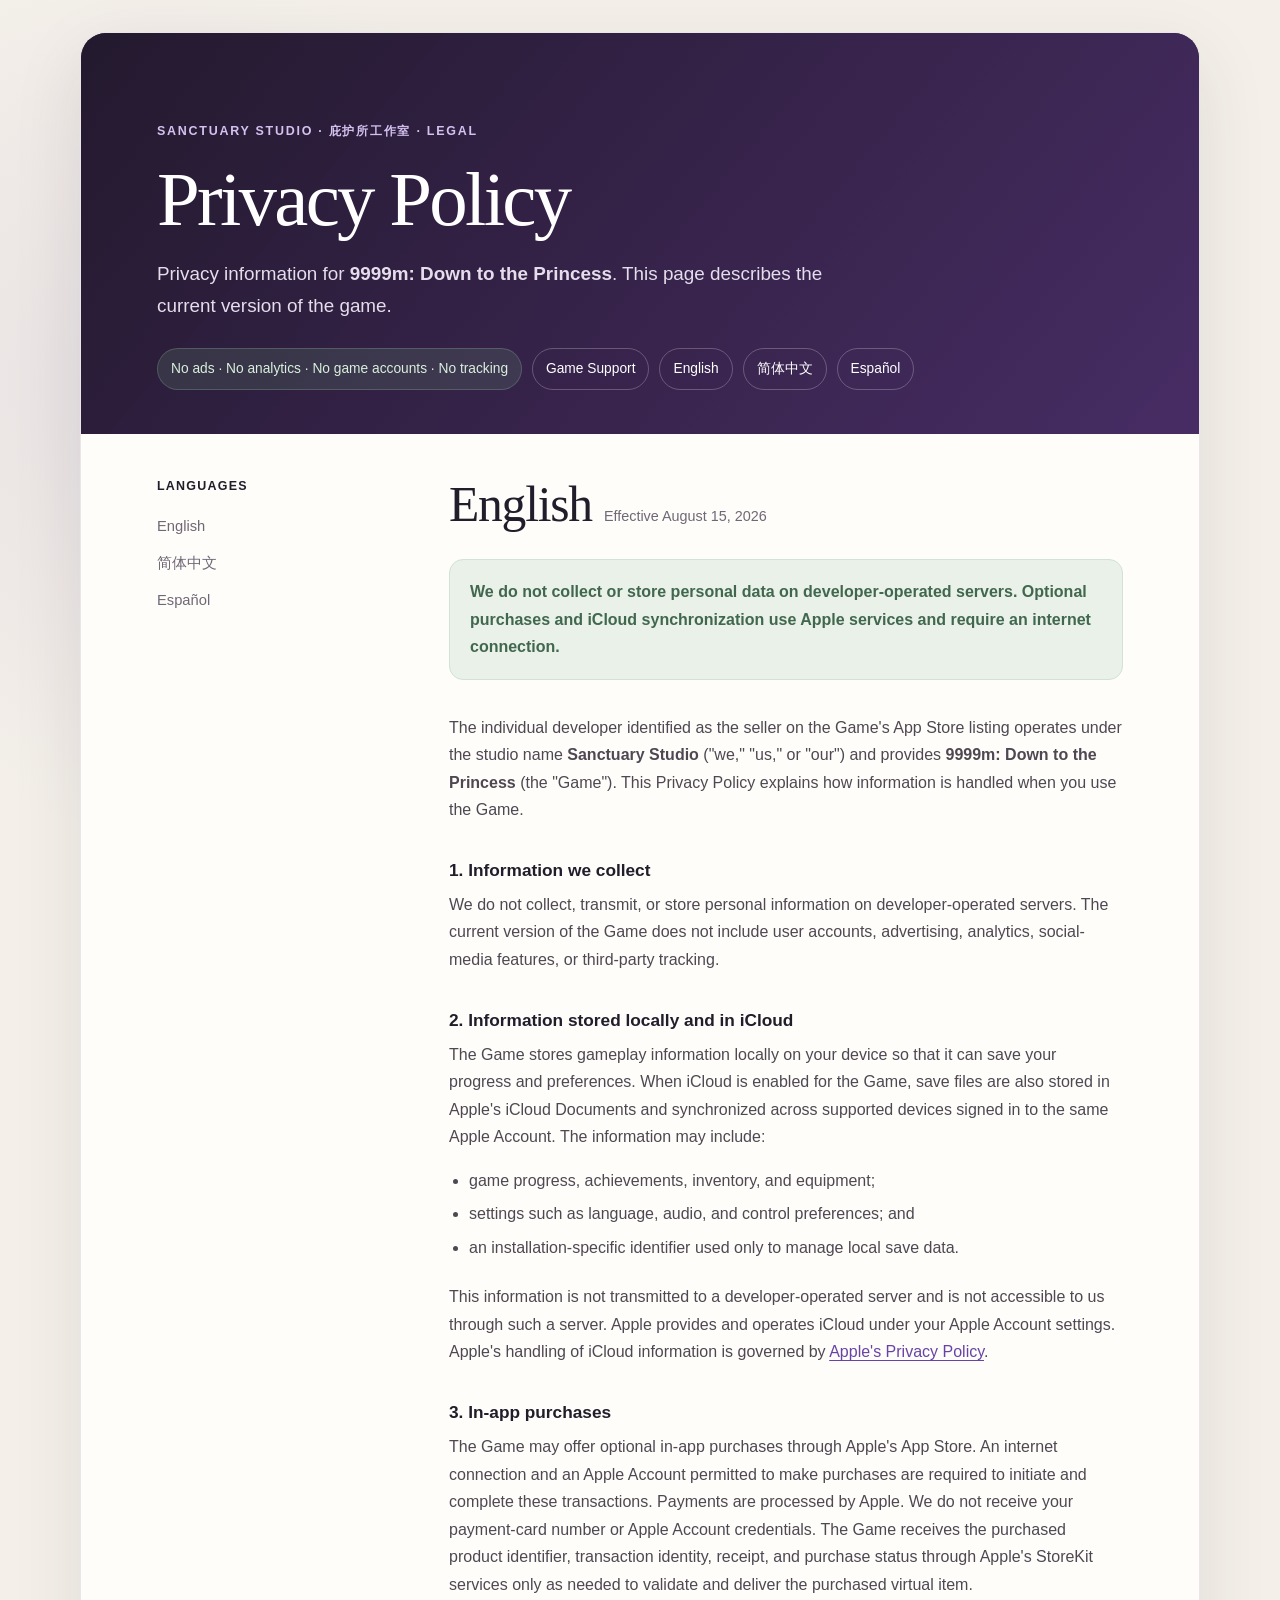
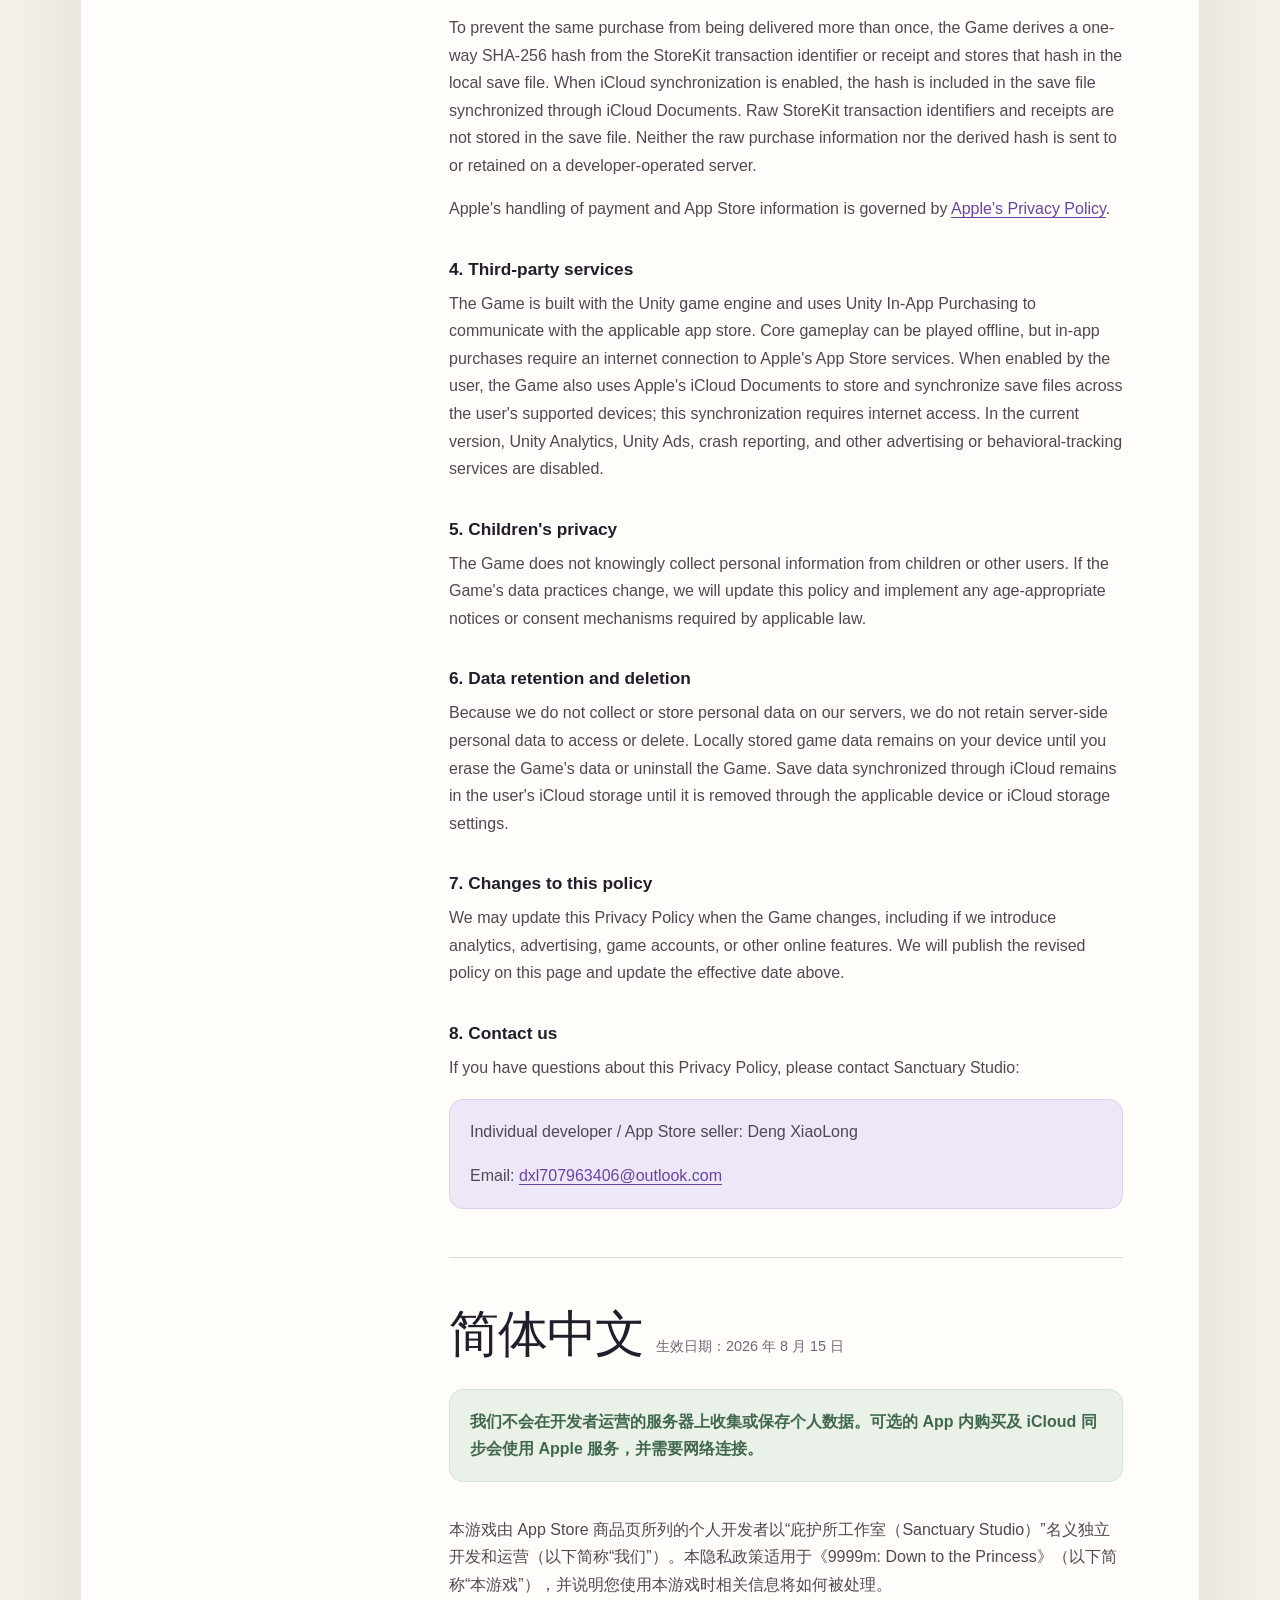
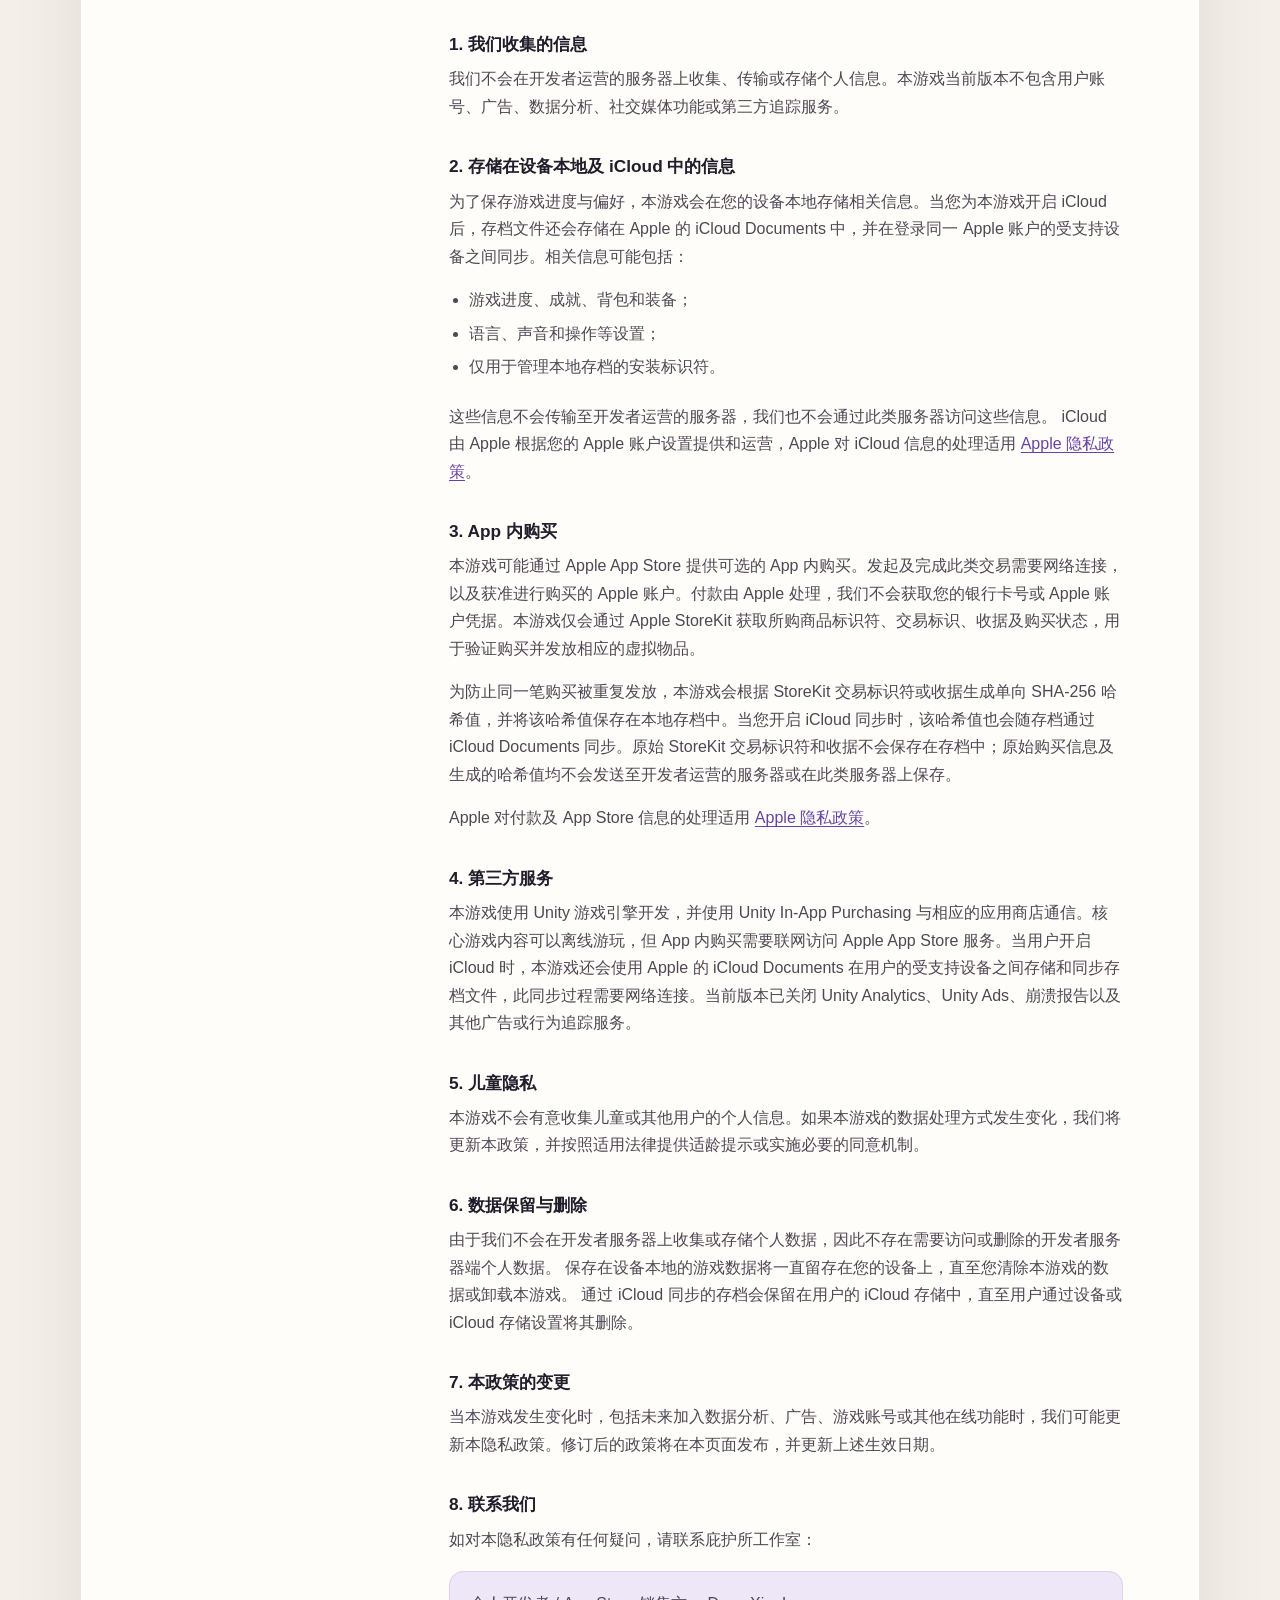
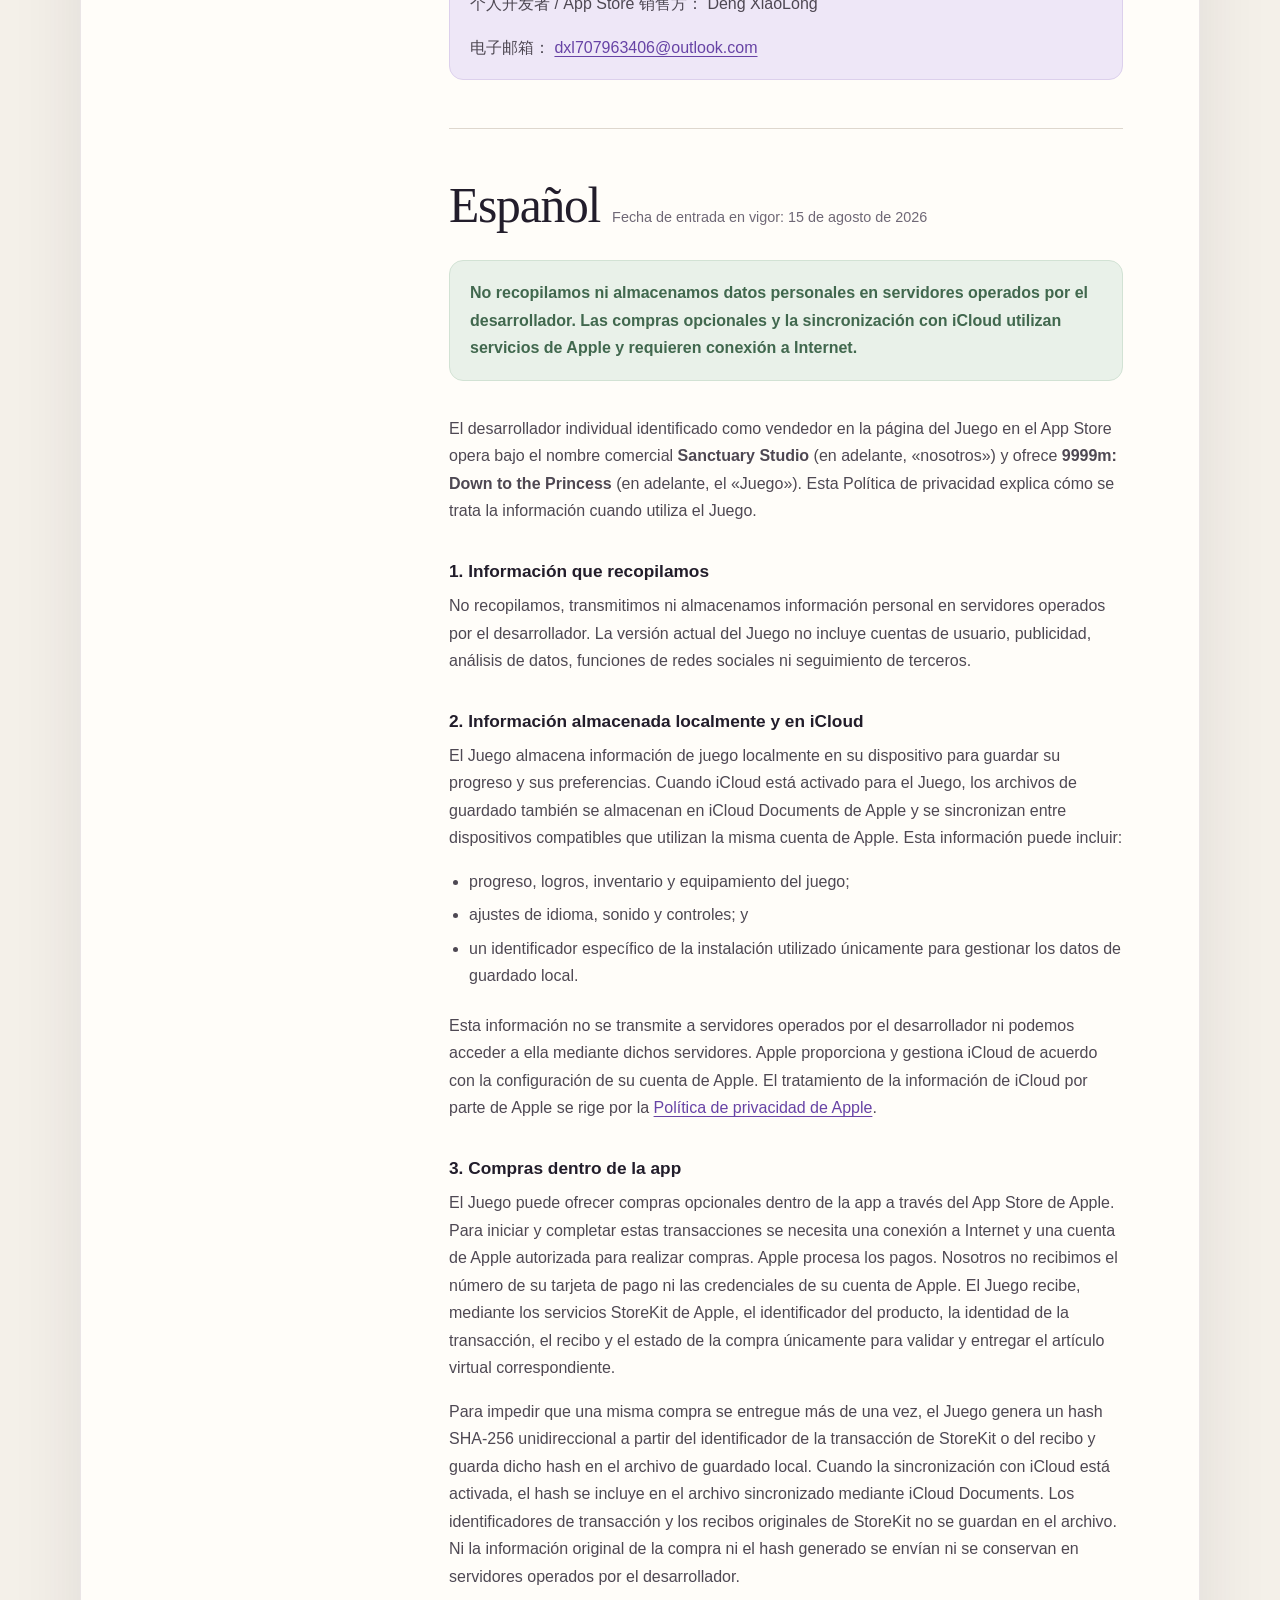
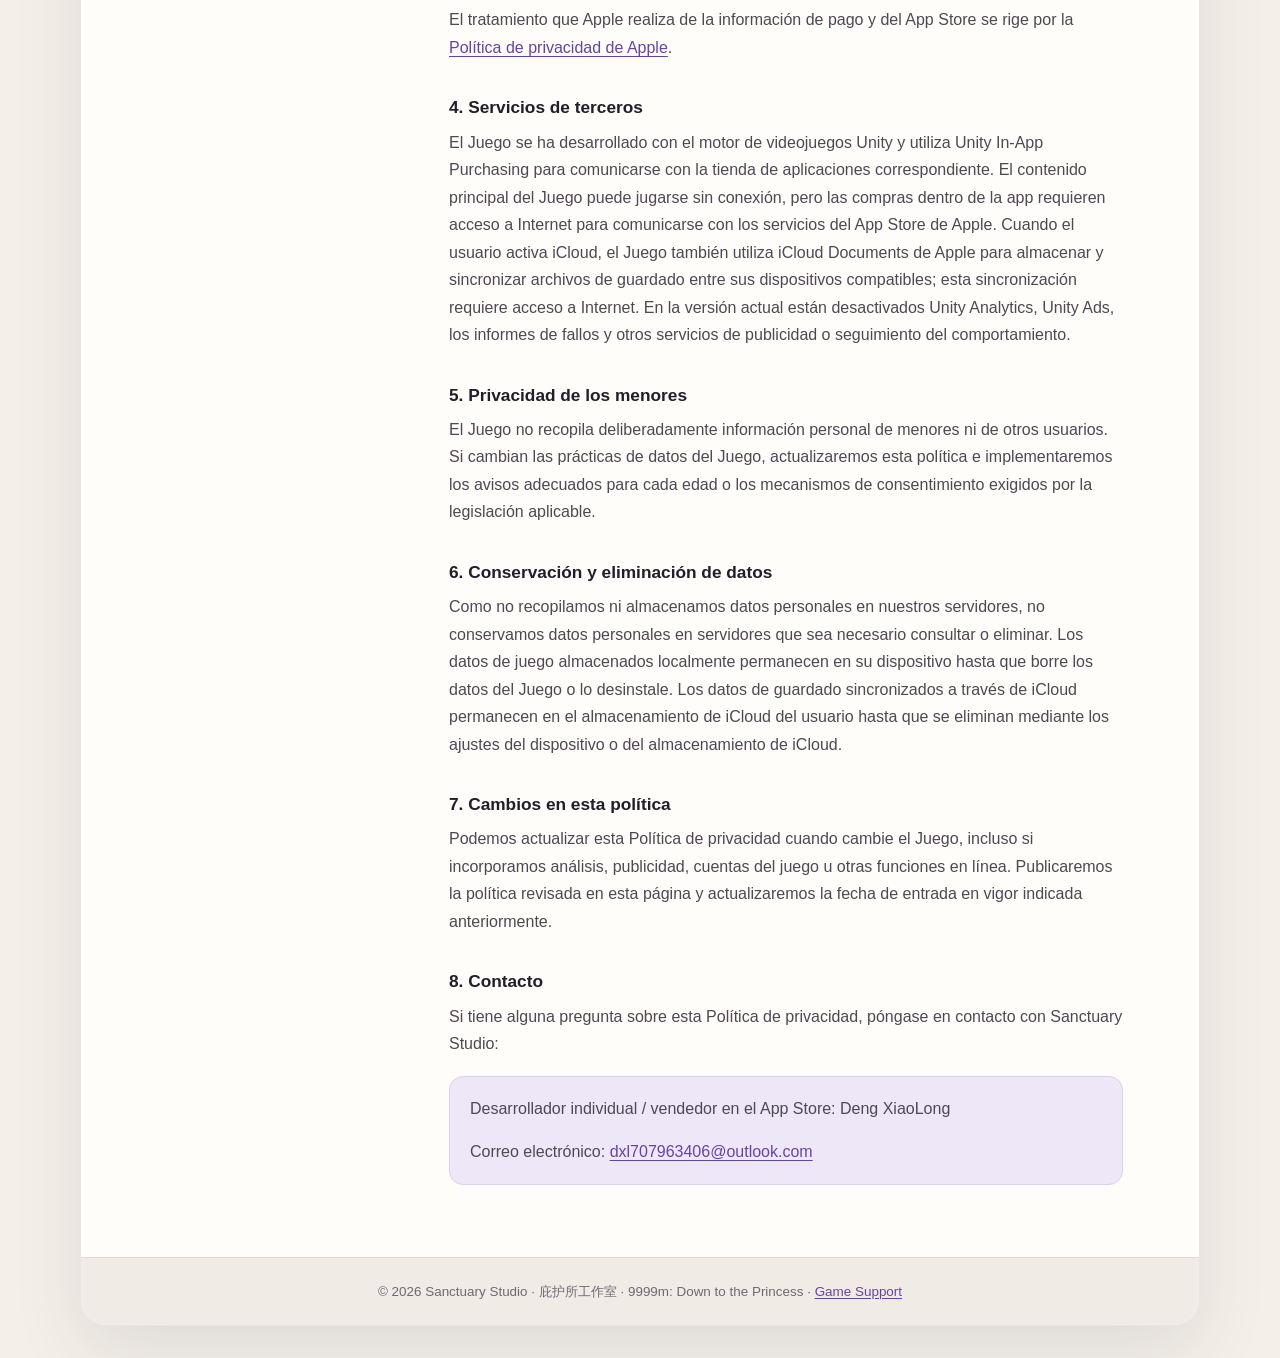
==== commit 8b1a44a8: "Add files via upload" ====
--- a/index.html
+++ b/index.html
@@ -325,7 +325,7 @@
           This page describes the current version of the game.
         </p>
         <div class="hero-meta">
-          <span class="badge">No ads · No analytics · No accounts · No tracking</span>
+          <span class="badge">No ads · No analytics · No game accounts · No tracking</span>
           <a class="language-link" href="./support.html">Game Support</a>
           <a class="language-link" href="#english">English</a>
           <a class="language-link" href="#chinese" lang="zh-Hans">简体中文</a>
@@ -345,12 +345,13 @@
           <article class="policy-section" id="english">
             <div class="language-heading">
               <h2>English</h2>
-              <span class="updated">Effective August 4, 2026</span>
+              <span class="updated">Effective August 15, 2026</span>
             </div>
 
             <p class="summary-card">
-              The current version of the game does not collect personal data,
-              serve advertisements, use analytics, or track users.
+              We do not collect or store personal data on developer-operated
+              servers. Optional purchases and iCloud synchronization use Apple
+              services and require an internet connection.
             </p>
 
             <p>
@@ -394,12 +395,24 @@
             <h3>3. In-app purchases</h3>
             <p>
               The Game may offer optional in-app purchases through Apple's App
-              Store. Payments are processed by Apple. We do not receive your
-              payment-card number or Apple Account credentials. The Game
-              receives the purchased product identifier and purchase status
-              through Apple's StoreKit services only as needed to deliver the
-              purchased virtual item. The current version does not send or
-              retain this information on a developer-operated server.
+              Store. An internet connection and an Apple Account permitted to
+              make purchases are required to initiate and complete these
+              transactions. Payments are processed by Apple. We do not receive
+              your payment-card number or Apple Account credentials. The Game
+              receives the purchased product identifier, transaction identity,
+              receipt, and purchase status through Apple's StoreKit services
+              only as needed to validate and deliver the purchased virtual item.
+            </p>
+            <p>
+              To prevent the same purchase from being delivered more than once,
+              the Game derives a one-way SHA-256 hash from the StoreKit
+              transaction identifier or receipt and stores that hash in the
+              local save file. When iCloud synchronization is enabled, the hash
+              is included in the save file synchronized through iCloud
+              Documents. Raw StoreKit transaction identifiers and receipts are
+              not stored in the save file. Neither the raw purchase information
+              nor the derived hash is sent to or retained on a
+              developer-operated server.
             </p>
             <p>
               Apple's handling of payment and App Store information is governed
@@ -410,12 +423,13 @@
             <p>
               The Game is built with the Unity game engine and uses Unity
               In-App Purchasing to communicate with the applicable app store.
-              When enabled by the user, the Game also uses Apple's iCloud
-              Documents to store and synchronize save files across the user's
-              supported devices.
-              In the current version, Unity Analytics, Unity Ads, crash
-              reporting, and other advertising or behavioral-tracking services
-              are disabled.
+              Core gameplay can be played offline, but in-app purchases require
+              an internet connection to Apple's App Store services. When
+              enabled by the user, the Game also uses Apple's iCloud Documents
+              to store and synchronize save files across the user's supported
+              devices; this synchronization requires internet access. In the
+              current version, Unity Analytics, Unity Ads, crash reporting, and
+              other advertising or behavioral-tracking services are disabled.
             </p>
 
             <h3>5. Children's privacy</h3>
@@ -464,11 +478,12 @@
           <article class="policy-section" id="chinese" lang="zh-Hans">
             <div class="language-heading">
               <h2>简体中文</h2>
-              <span class="updated">生效日期：2026 年 8 月 4 日</span>
+              <span class="updated">生效日期：2026 年 8 月 15 日</span>
             </div>
 
             <p class="summary-card">
-              游戏当前版本不收集个人数据、不展示广告、不使用分析服务，也不追踪用户。
+              我们不会在开发者运营的服务器上收集或保存个人数据。可选的 App 内购买及
+              iCloud 同步会使用 Apple 服务，并需要网络连接。
             </p>
 
             <p>
@@ -502,9 +517,15 @@
 
             <h3>3. App 内购买</h3>
             <p>
-              本游戏可能通过 Apple App Store 提供可选的 App 内购买。付款由 Apple
+              本游戏可能通过 Apple App Store 提供可选的 App 内购买。发起及完成此类交易需要网络连接，以及获准进行购买的 Apple 账户。付款由 Apple
               处理，我们不会获取您的银行卡号或 Apple 账户凭据。本游戏仅会通过 Apple
-              StoreKit 获取所购商品标识符和购买状态，以便发放相应的虚拟物品。当前版本不会将这些信息发送至开发者运营的服务器或在此类服务器上保存。
+              StoreKit 获取所购商品标识符、交易标识、收据及购买状态，用于验证购买并发放相应的虚拟物品。
+            </p>
+            <p>
+              为防止同一笔购买被重复发放，本游戏会根据 StoreKit 交易标识符或收据生成单向
+              SHA-256 哈希值，并将该哈希值保存在本地存档中。当您开启 iCloud
+              同步时，该哈希值也会随存档通过 iCloud Documents 同步。原始 StoreKit
+              交易标识符和收据不会保存在存档中；原始购买信息及生成的哈希值均不会发送至开发者运营的服务器或在此类服务器上保存。
             </p>
             <p>
               Apple 对付款及 App Store 信息的处理适用
@@ -514,8 +535,9 @@
             <h3>4. 第三方服务</h3>
             <p>
               本游戏使用 Unity 游戏引擎开发，并使用 Unity In-App Purchasing
-              与相应的应用商店通信。当用户开启 iCloud 时，本游戏还会使用 Apple 的
-              iCloud Documents 在用户的受支持设备之间存储和同步存档文件。当前版本已关闭
+              与相应的应用商店通信。核心游戏内容可以离线游玩，但 App 内购买需要联网访问
+              Apple App Store 服务。当用户开启 iCloud 时，本游戏还会使用 Apple 的
+              iCloud Documents 在用户的受支持设备之间存储和同步存档文件，此同步过程需要网络连接。当前版本已关闭
               Unity Analytics、Unity Ads、崩溃报告以及其他广告或行为追踪服务。
             </p>
 
@@ -554,13 +576,14 @@
           <article class="policy-section" id="spanish" lang="es">
             <div class="language-heading">
               <h2>Español</h2>
-              <span class="updated">Fecha de entrada en vigor: 4 de agosto de 2026</span>
+              <span class="updated">Fecha de entrada en vigor: 15 de agosto de 2026</span>
             </div>
 
             <p class="summary-card">
-              La versión actual del juego no recopila datos personales, no
-              muestra publicidad, no utiliza servicios de análisis ni rastrea a
-              los usuarios.
+              No recopilamos ni almacenamos datos personales en servidores
+              operados por el desarrollador. Las compras opcionales y la
+              sincronización con iCloud utilizan servicios de Apple y requieren
+              conexión a Internet.
             </p>
 
             <p>
@@ -609,13 +632,27 @@
             <h3>3. Compras dentro de la app</h3>
             <p>
               El Juego puede ofrecer compras opcionales dentro de la app a
-              través del App Store de Apple. Apple procesa los pagos. Nosotros
-              no recibimos el número de su tarjeta de pago ni las credenciales
-              de su cuenta de Apple. El Juego recibe, mediante los servicios
-              StoreKit de Apple, el identificador del producto adquirido y el
-              estado de la compra únicamente para entregar el artículo virtual
-              correspondiente. La versión actual no envía ni conserva esta
-              información en servidores operados por el desarrollador.
+              través del App Store de Apple. Para iniciar y completar estas
+              transacciones se necesita una conexión a Internet y una cuenta de
+              Apple autorizada para realizar compras. Apple procesa los pagos.
+              Nosotros no recibimos el número de su tarjeta de pago ni las
+              credenciales de su cuenta de Apple. El Juego recibe, mediante los
+              servicios StoreKit de Apple, el identificador del producto, la
+              identidad de la transacción, el recibo y el estado de la compra
+              únicamente para validar y entregar el artículo virtual
+              correspondiente.
+            </p>
+            <p>
+              Para impedir que una misma compra se entregue más de una vez, el
+              Juego genera un hash SHA-256 unidireccional a partir del
+              identificador de la transacción de StoreKit o del recibo y guarda
+              dicho hash en el archivo de guardado local. Cuando la
+              sincronización con iCloud está activada, el hash se incluye en el
+              archivo sincronizado mediante iCloud Documents. Los
+              identificadores de transacción y los recibos originales de
+              StoreKit no se guardan en el archivo. Ni la información original
+              de la compra ni el hash generado se envían ni se conservan en
+              servidores operados por el desarrollador.
             </p>
             <p>
               El tratamiento que Apple realiza de la información de pago y del
@@ -627,12 +664,16 @@
             <p>
               El Juego se ha desarrollado con el motor de videojuegos Unity y
               utiliza Unity In-App Purchasing para comunicarse con la tienda de
-              aplicaciones correspondiente. Cuando el usuario activa iCloud, el
-              Juego también utiliza iCloud Documents de Apple para almacenar y
-              sincronizar archivos de guardado entre sus dispositivos compatibles.
-              En la versión actual están
-              desactivados Unity Analytics, Unity Ads, los informes de fallos y
-              otros servicios de publicidad o seguimiento del comportamiento.
+              aplicaciones correspondiente. El contenido principal del Juego
+              puede jugarse sin conexión, pero las compras dentro de la app
+              requieren acceso a Internet para comunicarse con los servicios
+              del App Store de Apple. Cuando el usuario activa iCloud, el Juego
+              también utiliza iCloud Documents de Apple para almacenar y
+              sincronizar archivos de guardado entre sus dispositivos
+              compatibles; esta sincronización requiere acceso a Internet. En
+              la versión actual están desactivados Unity Analytics, Unity Ads,
+              los informes de fallos y otros servicios de publicidad o
+              seguimiento del comportamiento.
             </p>
 
             <h3>5. Privacidad de los menores</h3>
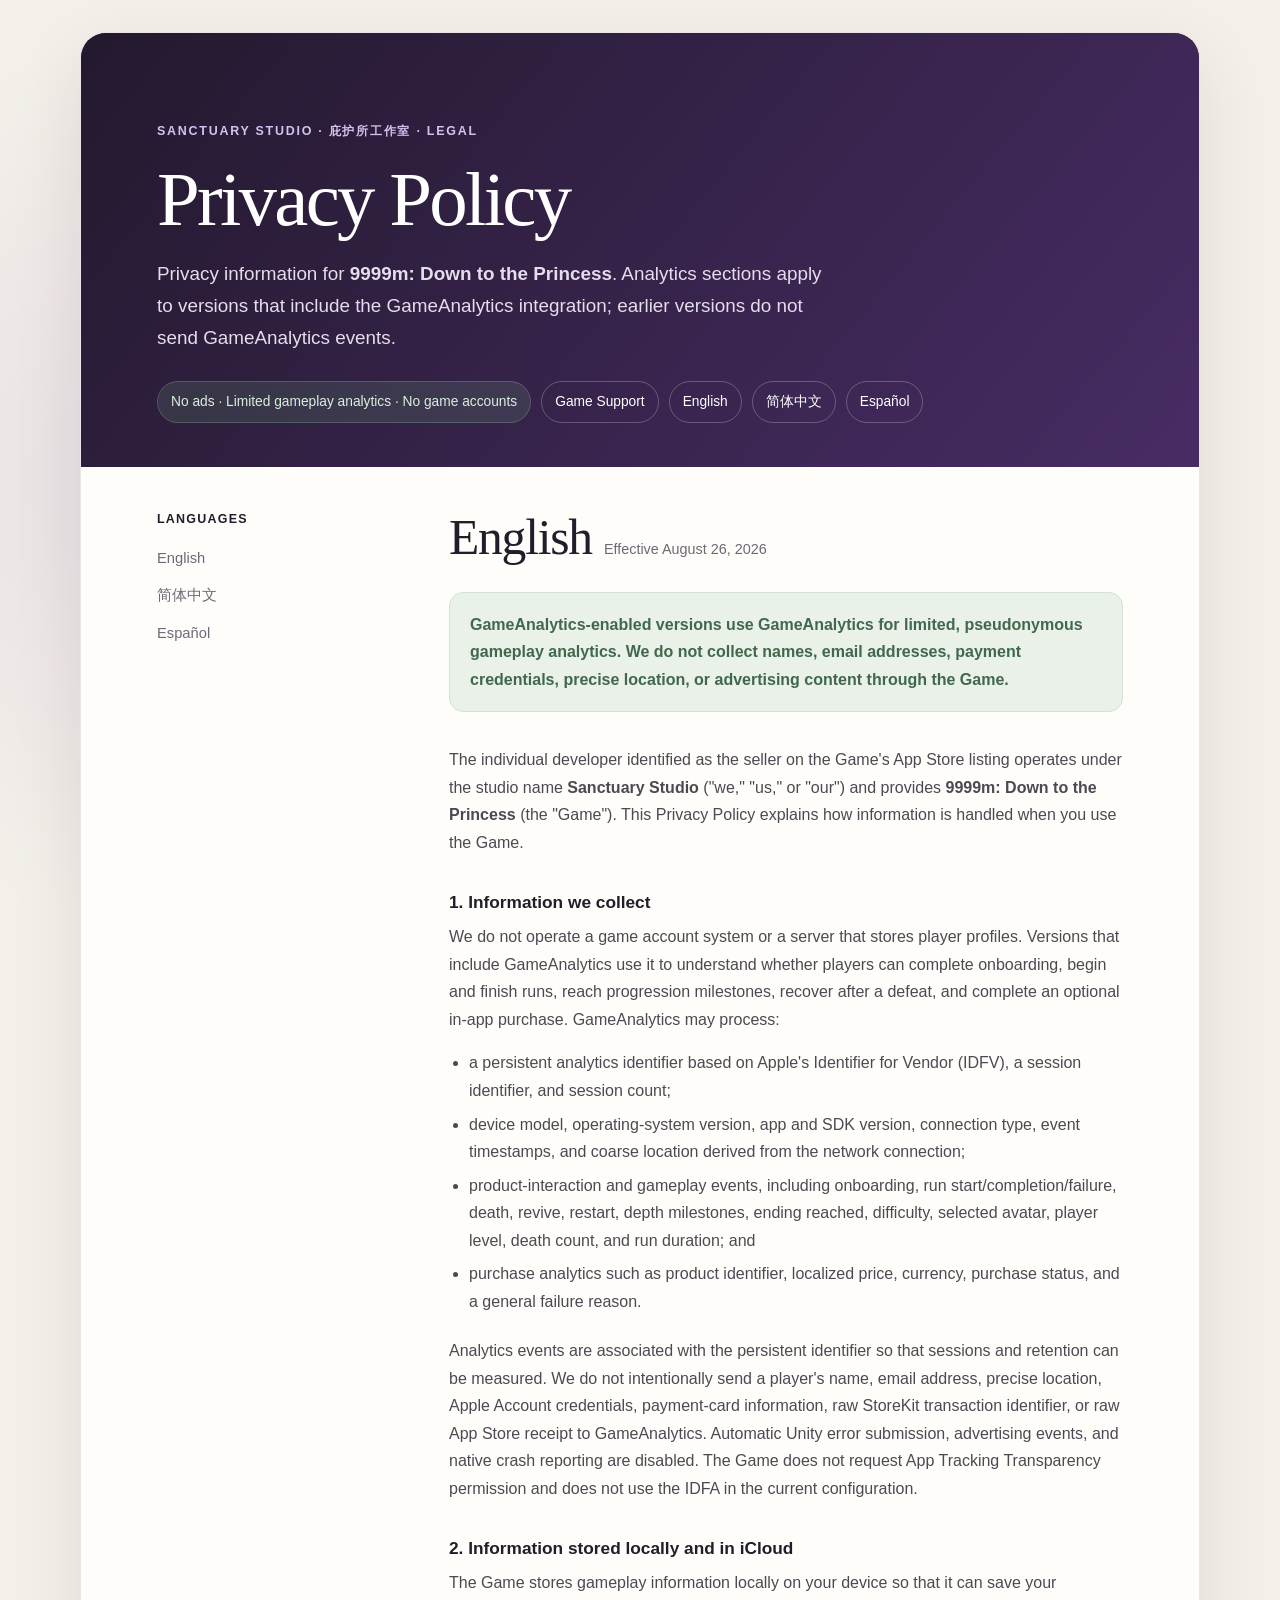
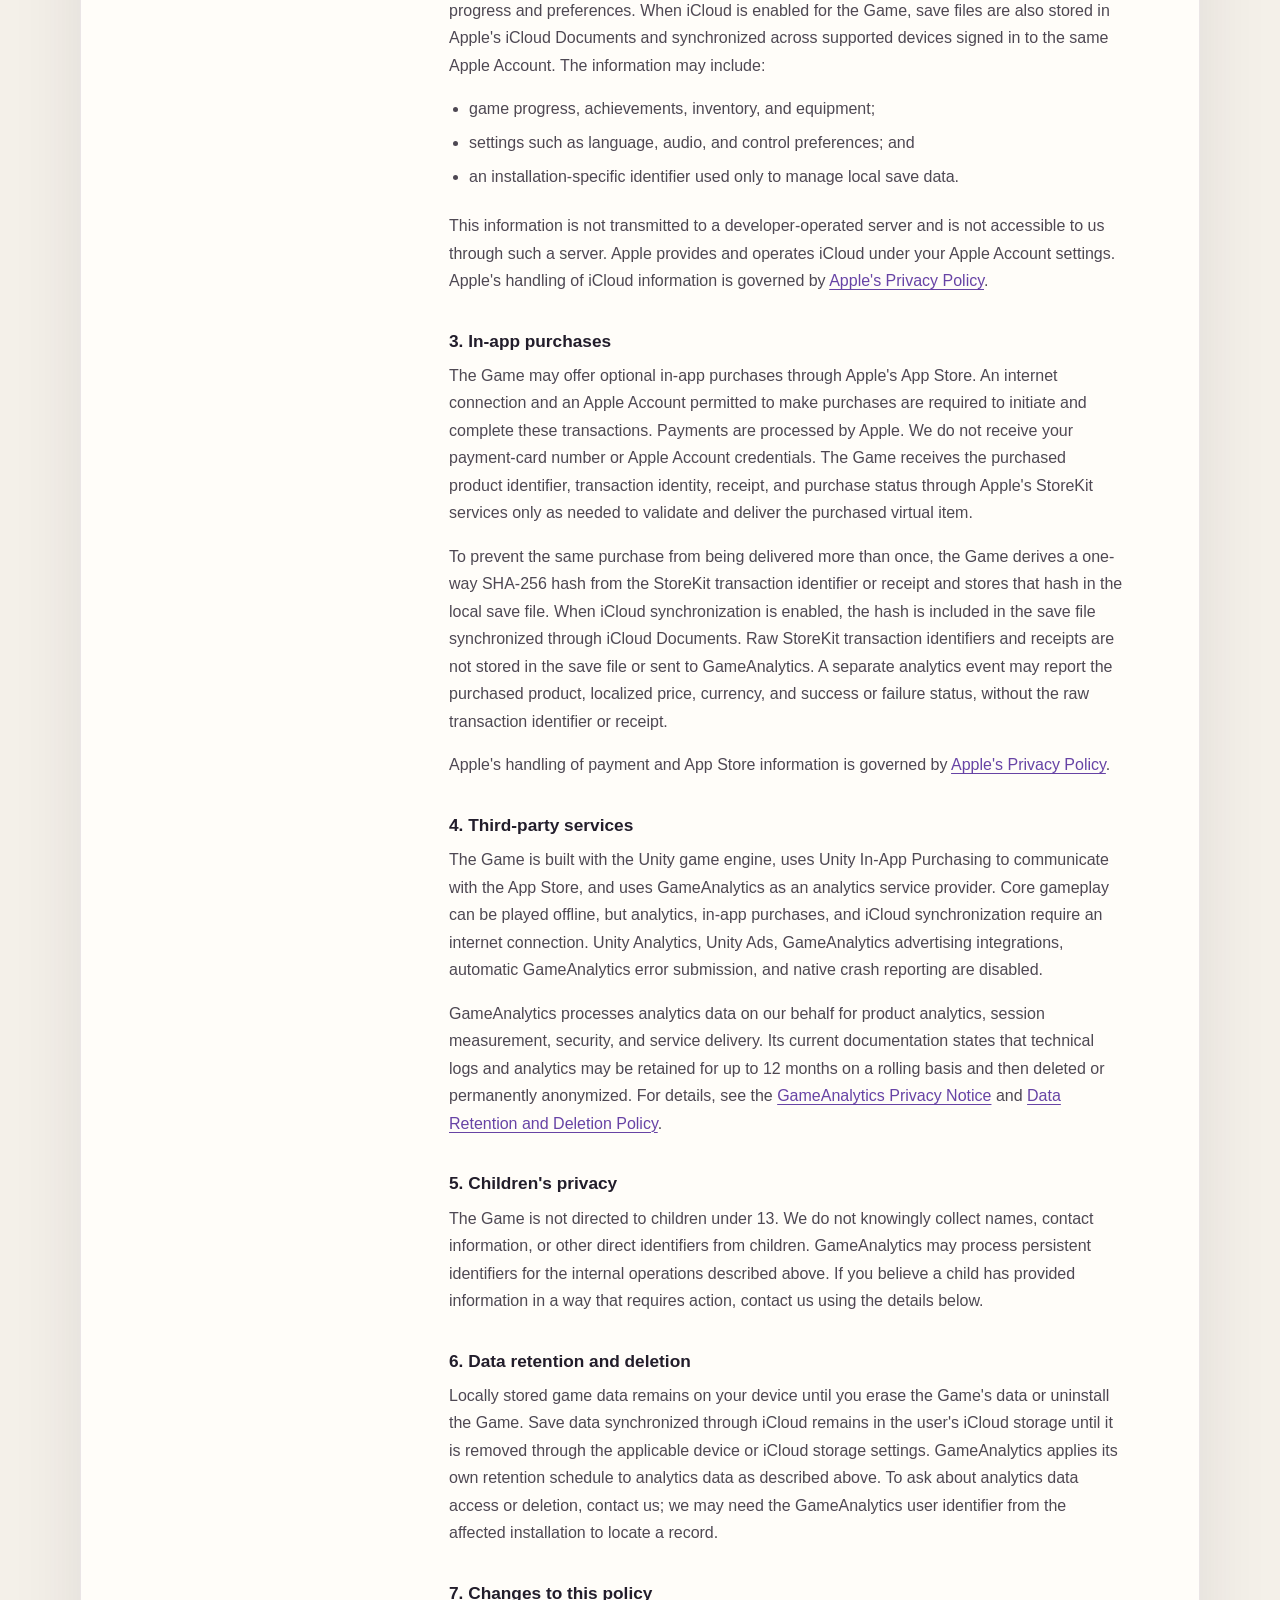
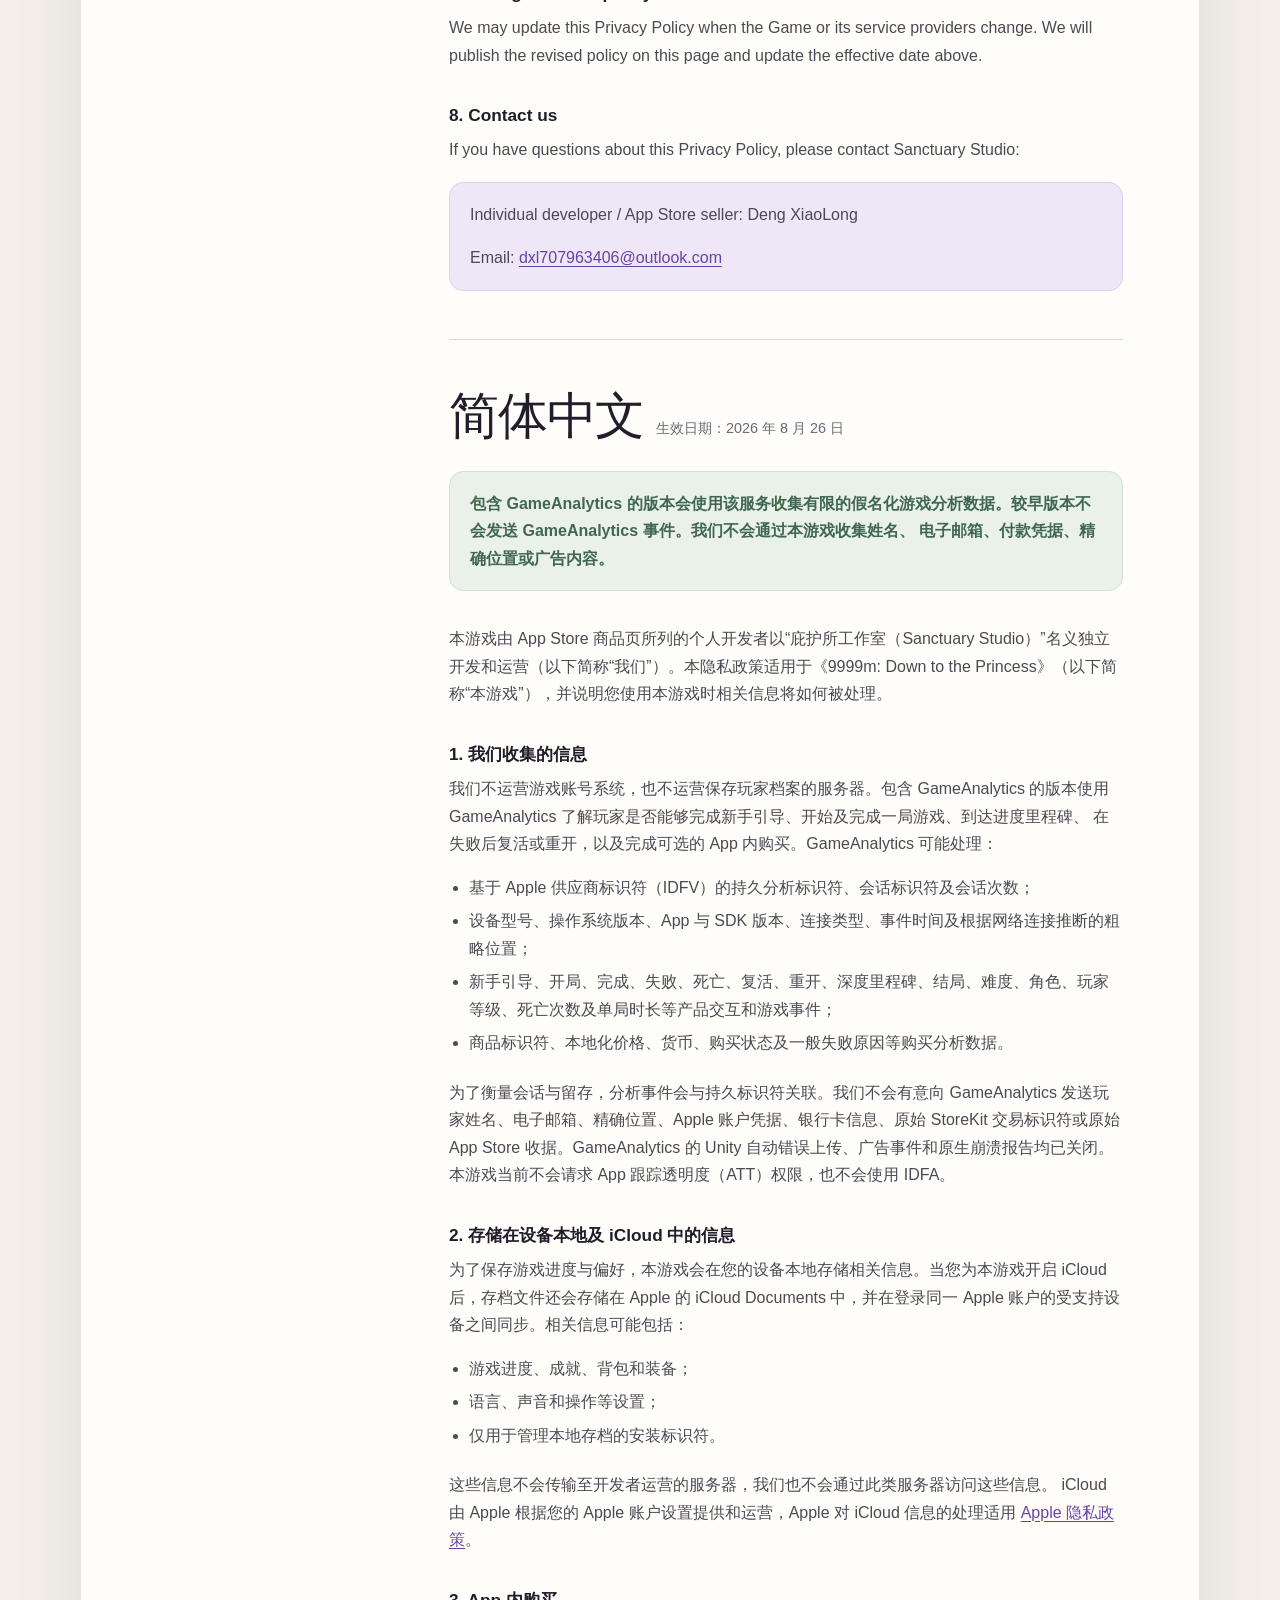
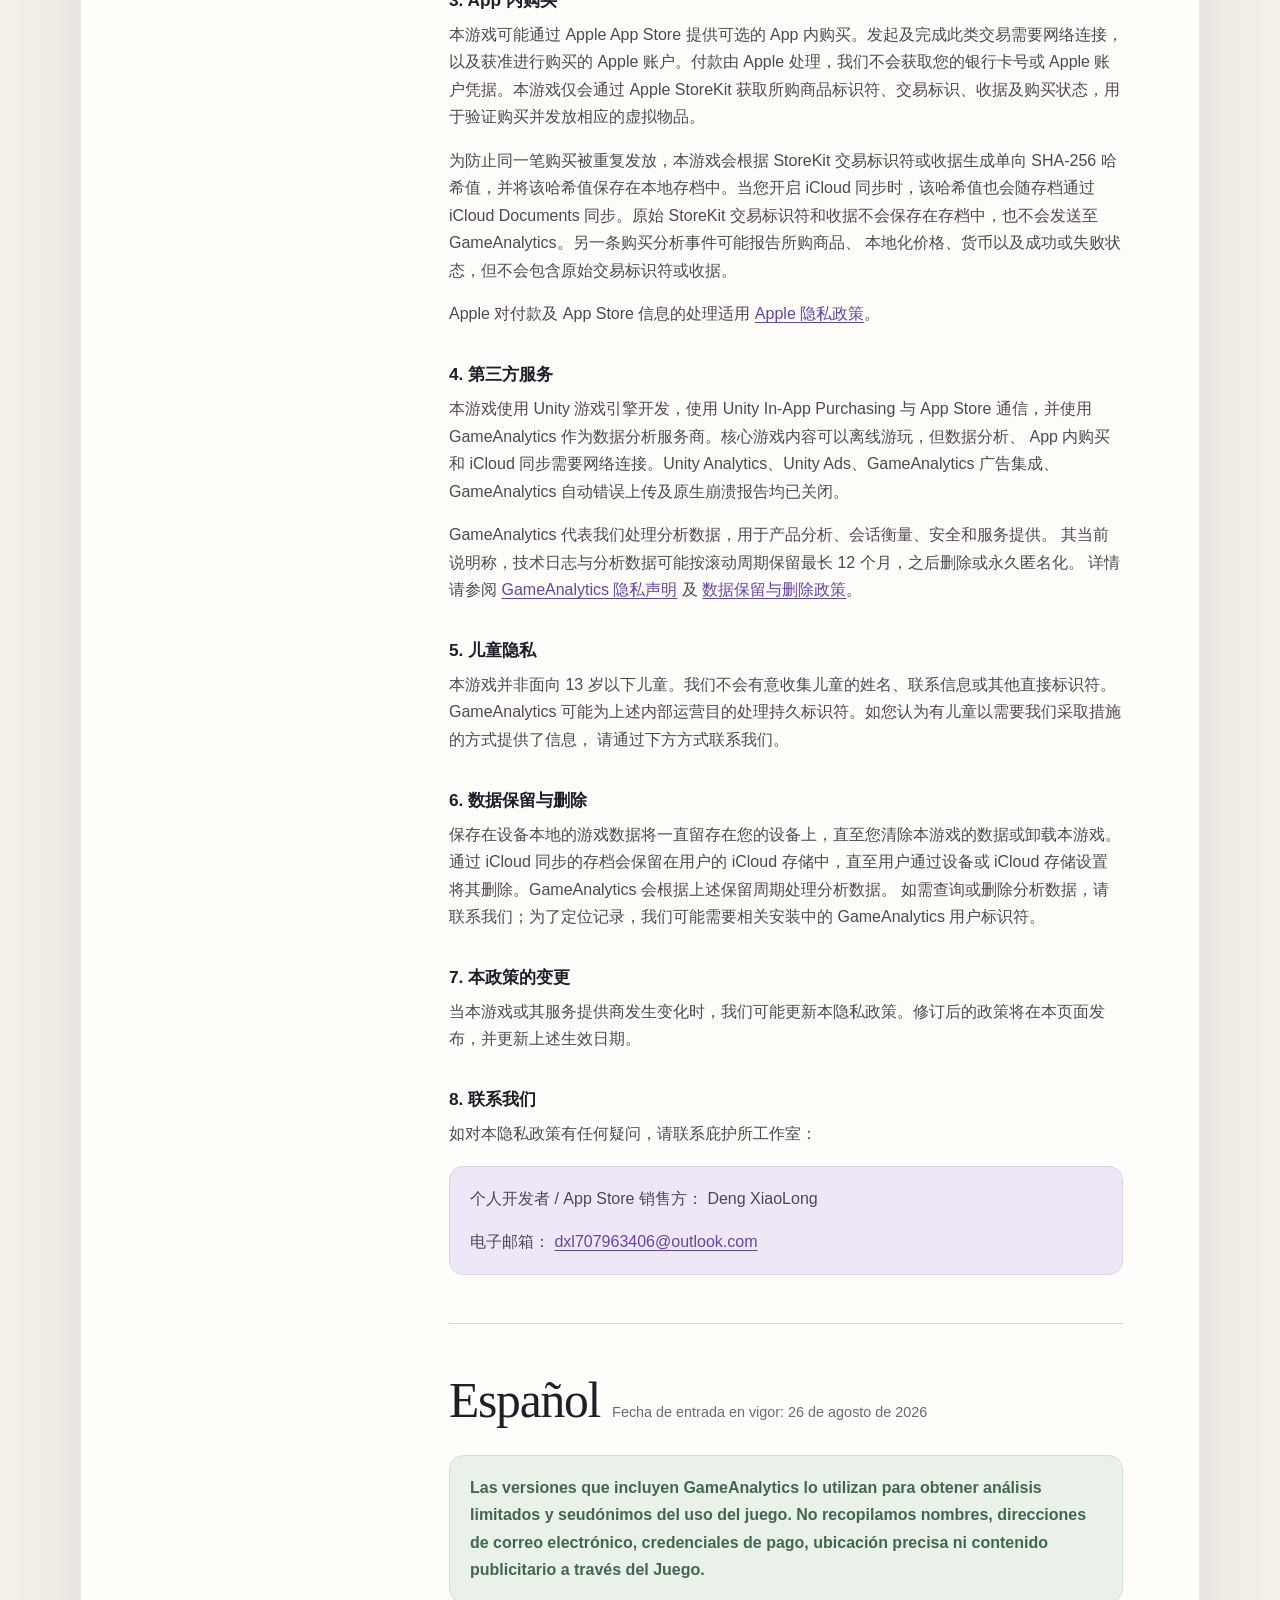
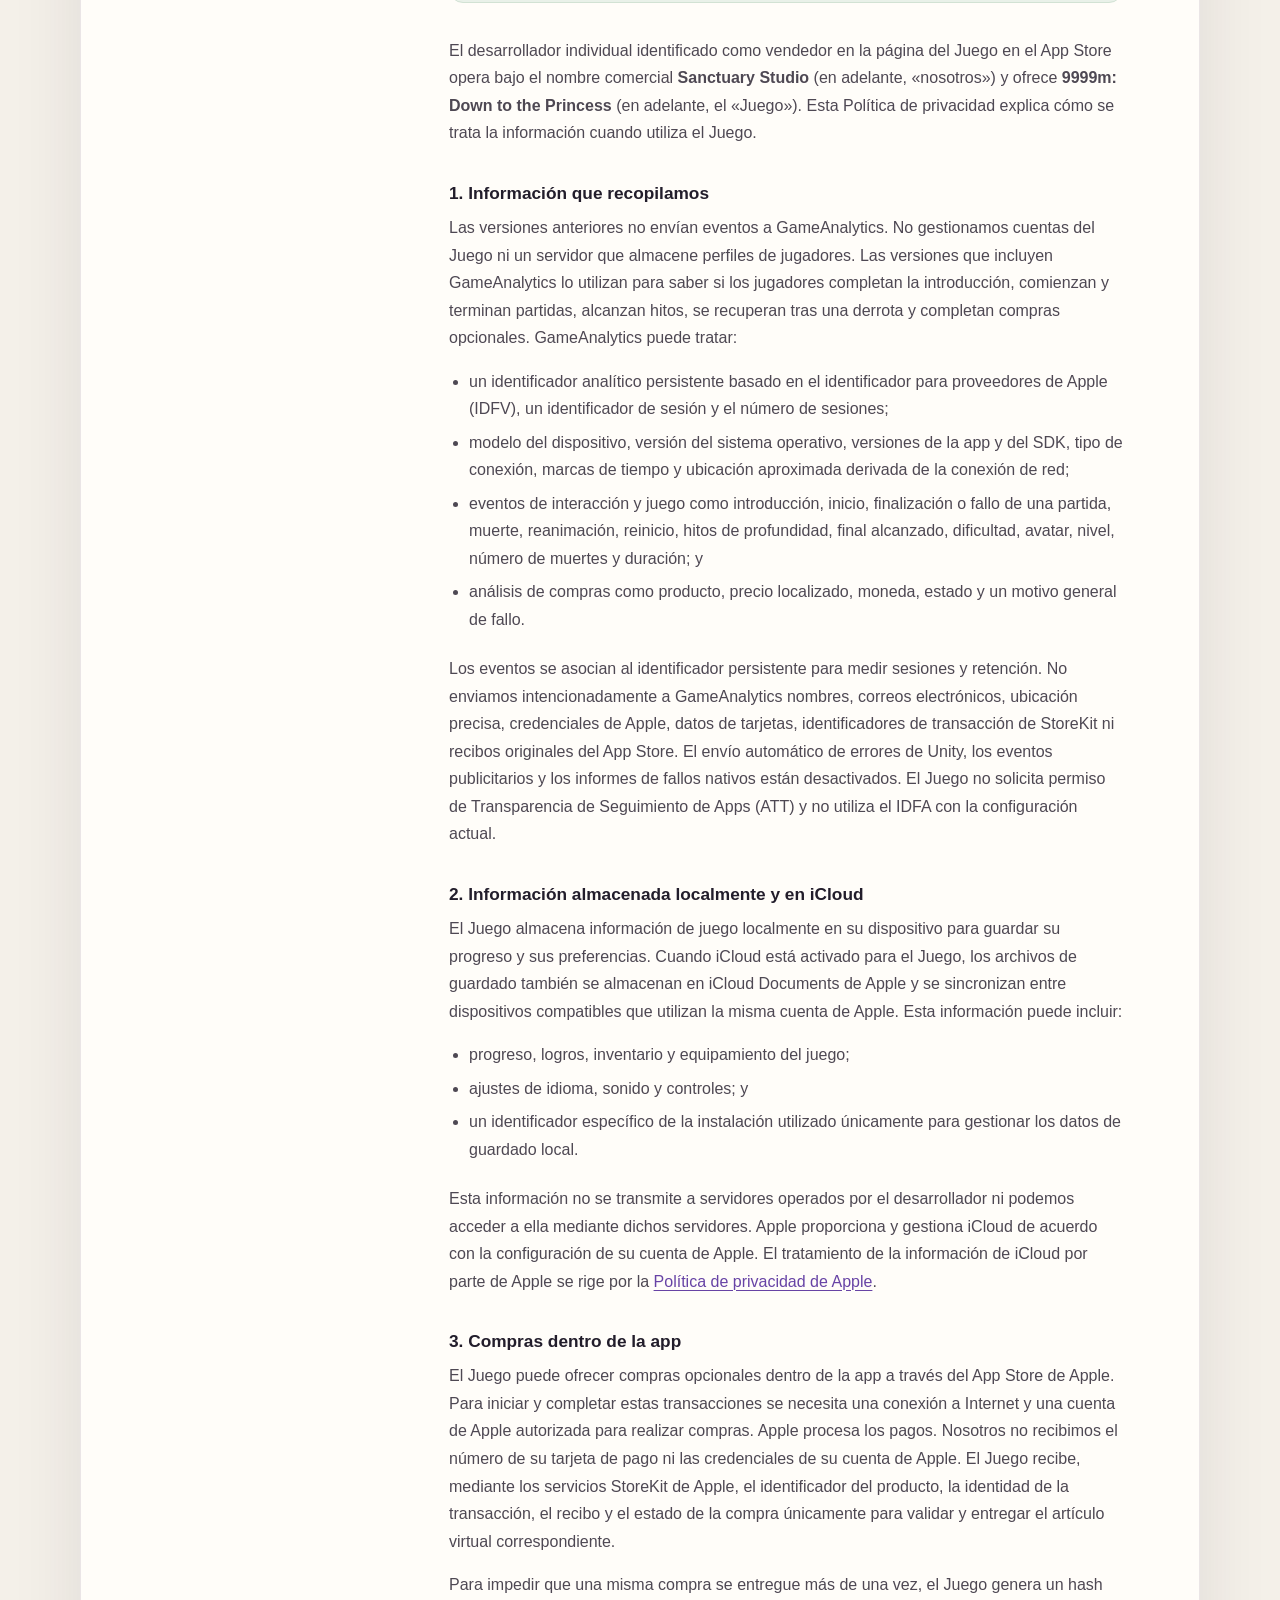
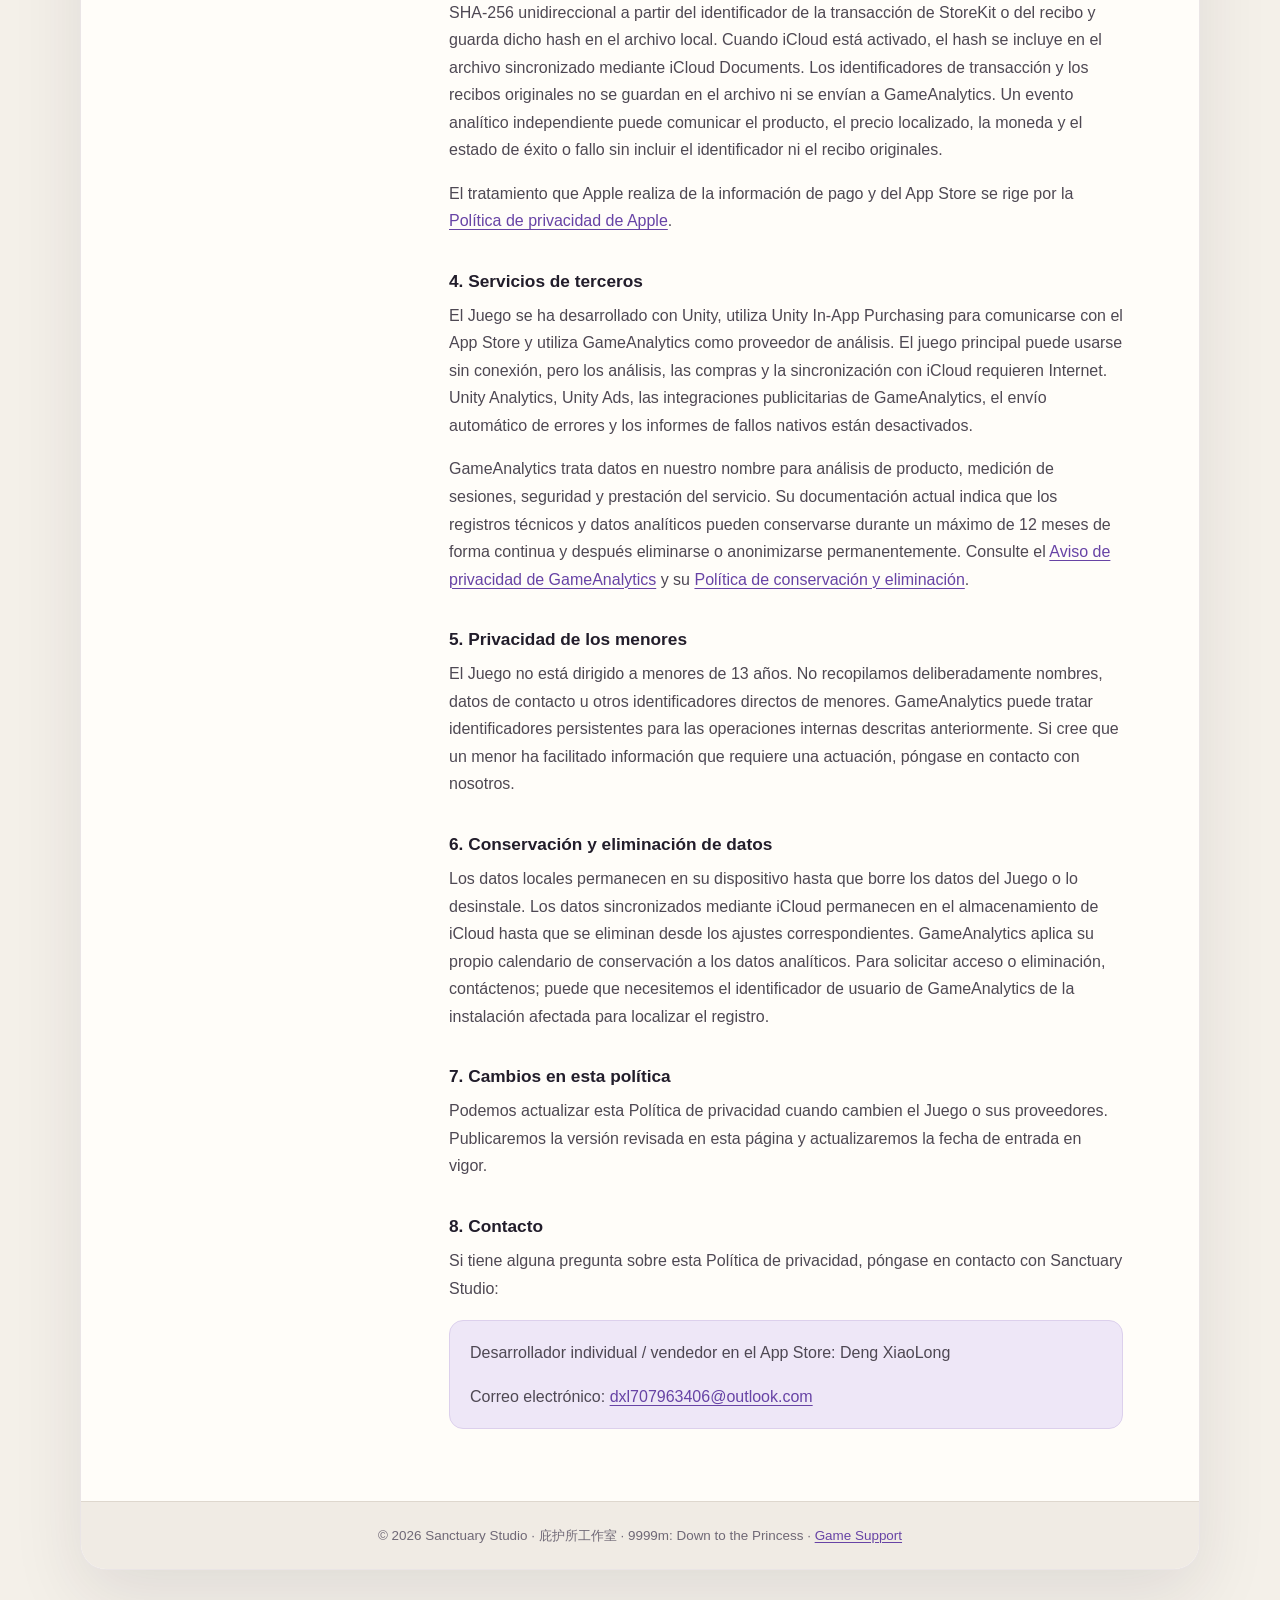
==== commit 494d8bc1: "Add files via upload 支持玩家行为追踪" ====
--- a/index.html
+++ b/index.html
@@ -322,10 +322,11 @@
         <h1>Privacy Policy</h1>
         <p class="hero-summary">
           Privacy information for <strong>9999m: Down to the Princess</strong>.
-          This page describes the current version of the game.
+          Analytics sections apply to versions that include the GameAnalytics
+          integration; earlier versions do not send GameAnalytics events.
         </p>
         <div class="hero-meta">
-          <span class="badge">No ads · No analytics · No game accounts · No tracking</span>
+          <span class="badge">No ads · Limited gameplay analytics · No game accounts</span>
           <a class="language-link" href="./support.html">Game Support</a>
           <a class="language-link" href="#english">English</a>
           <a class="language-link" href="#chinese" lang="zh-Hans">简体中文</a>
@@ -345,13 +346,14 @@
           <article class="policy-section" id="english">
             <div class="language-heading">
               <h2>English</h2>
-              <span class="updated">Effective August 15, 2026</span>
+              <span class="updated">Effective August 26, 2026</span>
             </div>
 
             <p class="summary-card">
-              We do not collect or store personal data on developer-operated
-              servers. Optional purchases and iCloud synchronization use Apple
-              services and require an internet connection.
+              GameAnalytics-enabled versions use GameAnalytics for limited, pseudonymous gameplay
+              analytics. We do not collect names, email addresses, payment
+              credentials, precise location, or advertising content through
+              the Game.
             </p>
 
             <p>
@@ -365,10 +367,43 @@
 
             <h3>1. Information we collect</h3>
             <p>
-              We do not collect, transmit, or store personal information on
-              developer-operated servers. The current version of the Game does
-              not include user accounts, advertising, analytics, social-media
-              features, or third-party tracking.
+              We do not operate a game account system or a server that stores
+              player profiles. Versions that include GameAnalytics use it to understand
+              whether players can complete onboarding, begin and finish runs,
+              reach progression milestones, recover after a defeat, and
+              complete an optional in-app purchase. GameAnalytics may process:
+            </p>
+            <ul>
+              <li>
+                a persistent analytics identifier based on Apple's Identifier
+                for Vendor (IDFV), a session identifier, and session count;
+              </li>
+              <li>
+                device model, operating-system version, app and SDK version,
+                connection type, event timestamps, and coarse location derived
+                from the network connection;
+              </li>
+              <li>
+                product-interaction and gameplay events, including onboarding,
+                run start/completion/failure, death, revive, restart, depth
+                milestones, ending reached, difficulty, selected avatar,
+                player level, death count, and run duration; and
+              </li>
+              <li>
+                purchase analytics such as product identifier, localized price,
+                currency, purchase status, and a general failure reason.
+              </li>
+            </ul>
+            <p>
+              Analytics events are associated with the persistent identifier
+              so that sessions and retention can be measured. We do not
+              intentionally send a player's name, email address, precise
+              location, Apple Account credentials, payment-card information,
+              raw StoreKit transaction identifier, or raw App Store receipt to
+              GameAnalytics. Automatic Unity error submission, advertising
+              events, and native crash reporting are disabled. The Game does
+              not request App Tracking Transparency permission and does not use
+              the IDFA in the current configuration.
             </p>
 
             <h3>2. Information stored locally and in iCloud</h3>
@@ -410,9 +445,10 @@
               local save file. When iCloud synchronization is enabled, the hash
               is included in the save file synchronized through iCloud
               Documents. Raw StoreKit transaction identifiers and receipts are
-              not stored in the save file. Neither the raw purchase information
-              nor the derived hash is sent to or retained on a
-              developer-operated server.
+              not stored in the save file or sent to GameAnalytics. A separate
+              analytics event may report the purchased product, localized
+              price, currency, and success or failure status, without the raw
+              transaction identifier or receipt.
             </p>
             <p>
               Apple's handling of payment and App Store information is governed
@@ -421,41 +457,53 @@
 
             <h3>4. Third-party services</h3>
             <p>
-              The Game is built with the Unity game engine and uses Unity
-              In-App Purchasing to communicate with the applicable app store.
-              Core gameplay can be played offline, but in-app purchases require
-              an internet connection to Apple's App Store services. When
-              enabled by the user, the Game also uses Apple's iCloud Documents
-              to store and synchronize save files across the user's supported
-              devices; this synchronization requires internet access. In the
-              current version, Unity Analytics, Unity Ads, crash reporting, and
-              other advertising or behavioral-tracking services are disabled.
+              The Game is built with the Unity game engine, uses Unity In-App
+              Purchasing to communicate with the App Store, and uses
+              GameAnalytics as an analytics service provider. Core gameplay can
+              be played offline, but analytics, in-app purchases, and iCloud
+              synchronization require an internet connection. Unity Analytics,
+              Unity Ads, GameAnalytics advertising integrations, automatic
+              GameAnalytics error submission, and native crash reporting are
+              disabled.
+            </p>
+            <p>
+              GameAnalytics processes analytics data on our behalf for product
+              analytics, session measurement, security, and service delivery.
+              Its current documentation states that technical logs and
+              analytics may be retained for up to 12 months on a rolling basis
+              and then deleted or permanently anonymized. For details, see the
+              <a href="https://www.gameanalytics.com/trust/privacy-notice" rel="noopener">GameAnalytics Privacy Notice</a>
+              and
+              <a href="https://www.gameanalytics.com/trust/data-retention-and-deletion-policy" rel="noopener">Data Retention and Deletion Policy</a>.
             </p>
 
             <h3>5. Children's privacy</h3>
             <p>
-              The Game does not knowingly collect personal information from
-              children or other users. If the Game's data practices change, we
-              will update this policy and implement any age-appropriate notices
-              or consent mechanisms required by applicable law.
+              The Game is not directed to children under 13. We do not
+              knowingly collect names, contact information, or other direct
+              identifiers from children. GameAnalytics may process persistent
+              identifiers for the internal operations described above. If you
+              believe a child has provided information in a way that requires
+              action, contact us using the details below.
             </p>
 
             <h3>6. Data retention and deletion</h3>
             <p>
-              Because we do not collect or store personal data on our servers,
-              we do not retain server-side personal data to access or delete.
               Locally stored game data remains on your device until you erase
               the Game's data or uninstall the Game. Save data synchronized
               through iCloud remains in the user's iCloud storage until it is
               removed through the applicable device or iCloud storage settings.
+              GameAnalytics applies its own retention schedule to analytics
+              data as described above. To ask about analytics data access or
+              deletion, contact us; we may need the GameAnalytics user
+              identifier from the affected installation to locate a record.
             </p>
 
             <h3>7. Changes to this policy</h3>
             <p>
-              We may update this Privacy Policy when the Game changes, including
-              if we introduce analytics, advertising, game accounts, or
-              other online features. We will publish the revised policy on this
-              page and update the effective date above.
+              We may update this Privacy Policy when the Game or its service
+              providers change. We will publish the revised policy on this page
+              and update the effective date above.
             </p>
 
             <h3>8. Contact us</h3>
@@ -478,12 +526,13 @@
           <article class="policy-section" id="chinese" lang="zh-Hans">
             <div class="language-heading">
               <h2>简体中文</h2>
-              <span class="updated">生效日期：2026 年 8 月 15 日</span>
+              <span class="updated">生效日期：2026 年 8 月 26 日</span>
             </div>
 
             <p class="summary-card">
-              我们不会在开发者运营的服务器上收集或保存个人数据。可选的 App 内购买及
-              iCloud 同步会使用 Apple 服务，并需要网络连接。
+              包含 GameAnalytics 的版本会使用该服务收集有限的假名化游戏分析数据。较早版本不会发送
+              GameAnalytics 事件。我们不会通过本游戏收集姓名、
+              电子邮箱、付款凭据、精确位置或广告内容。
             </p>
 
             <p>
@@ -494,7 +543,21 @@
 
             <h3>1. 我们收集的信息</h3>
             <p>
-              我们不会在开发者运营的服务器上收集、传输或存储个人信息。本游戏当前版本不包含用户账号、广告、数据分析、社交媒体功能或第三方追踪服务。
+              我们不运营游戏账号系统，也不运营保存玩家档案的服务器。包含 GameAnalytics 的版本使用
+              GameAnalytics 了解玩家是否能够完成新手引导、开始及完成一局游戏、到达进度里程碑、
+              在失败后复活或重开，以及完成可选的 App 内购买。GameAnalytics 可能处理：
+            </p>
+            <ul>
+              <li>基于 Apple 供应商标识符（IDFV）的持久分析标识符、会话标识符及会话次数；</li>
+              <li>设备型号、操作系统版本、App 与 SDK 版本、连接类型、事件时间及根据网络连接推断的粗略位置；</li>
+              <li>新手引导、开局、完成、失败、死亡、复活、重开、深度里程碑、结局、难度、角色、玩家等级、死亡次数及单局时长等产品交互和游戏事件；</li>
+              <li>商品标识符、本地化价格、货币、购买状态及一般失败原因等购买分析数据。</li>
+            </ul>
+            <p>
+              为了衡量会话与留存，分析事件会与持久标识符关联。我们不会有意向 GameAnalytics
+              发送玩家姓名、电子邮箱、精确位置、Apple 账户凭据、银行卡信息、原始 StoreKit
+              交易标识符或原始 App Store 收据。GameAnalytics 的 Unity 自动错误上传、广告事件和原生崩溃报告均已关闭。
+              本游戏当前不会请求 App 跟踪透明度（ATT）权限，也不会使用 IDFA。
             </p>
 
             <h3>2. 存储在设备本地及 iCloud 中的信息</h3>
@@ -525,7 +588,8 @@
               为防止同一笔购买被重复发放，本游戏会根据 StoreKit 交易标识符或收据生成单向
               SHA-256 哈希值，并将该哈希值保存在本地存档中。当您开启 iCloud
               同步时，该哈希值也会随存档通过 iCloud Documents 同步。原始 StoreKit
-              交易标识符和收据不会保存在存档中；原始购买信息及生成的哈希值均不会发送至开发者运营的服务器或在此类服务器上保存。
+              交易标识符和收据不会保存在存档中，也不会发送至 GameAnalytics。另一条购买分析事件可能报告所购商品、
+              本地化价格、货币以及成功或失败状态，但不会包含原始交易标识符或收据。
             </p>
             <p>
               Apple 对付款及 App Store 信息的处理适用
@@ -534,29 +598,38 @@
 
             <h3>4. 第三方服务</h3>
             <p>
-              本游戏使用 Unity 游戏引擎开发，并使用 Unity In-App Purchasing
-              与相应的应用商店通信。核心游戏内容可以离线游玩，但 App 内购买需要联网访问
-              Apple App Store 服务。当用户开启 iCloud 时，本游戏还会使用 Apple 的
-              iCloud Documents 在用户的受支持设备之间存储和同步存档文件，此同步过程需要网络连接。当前版本已关闭
-              Unity Analytics、Unity Ads、崩溃报告以及其他广告或行为追踪服务。
+              本游戏使用 Unity 游戏引擎开发，使用 Unity In-App Purchasing 与 App Store
+              通信，并使用 GameAnalytics 作为数据分析服务商。核心游戏内容可以离线游玩，但数据分析、
+              App 内购买和 iCloud 同步需要网络连接。Unity Analytics、Unity Ads、GameAnalytics
+              广告集成、GameAnalytics 自动错误上传及原生崩溃报告均已关闭。
+            </p>
+            <p>
+              GameAnalytics 代表我们处理分析数据，用于产品分析、会话衡量、安全和服务提供。
+              其当前说明称，技术日志与分析数据可能按滚动周期保留最长 12 个月，之后删除或永久匿名化。
+              详情请参阅
+              <a href="https://www.gameanalytics.com/trust/privacy-notice" rel="noopener">GameAnalytics 隐私声明</a>
+              及
+              <a href="https://www.gameanalytics.com/trust/data-retention-and-deletion-policy" rel="noopener">数据保留与删除政策</a>。
             </p>
 
             <h3>5. 儿童隐私</h3>
             <p>
-              本游戏不会有意收集儿童或其他用户的个人信息。如果本游戏的数据处理方式发生变化，我们将更新本政策，并按照适用法律提供适龄提示或实施必要的同意机制。
+              本游戏并非面向 13 岁以下儿童。我们不会有意收集儿童的姓名、联系信息或其他直接标识符。
+              GameAnalytics 可能为上述内部运营目的处理持久标识符。如您认为有儿童以需要我们采取措施的方式提供了信息，
+              请通过下方方式联系我们。
             </p>
 
             <h3>6. 数据保留与删除</h3>
             <p>
-              由于我们不会在开发者服务器上收集或存储个人数据，因此不存在需要访问或删除的开发者服务器端个人数据。
               保存在设备本地的游戏数据将一直留存在您的设备上，直至您清除本游戏的数据或卸载本游戏。
               通过 iCloud 同步的存档会保留在用户的 iCloud 存储中，直至用户通过设备或
-              iCloud 存储设置将其删除。
+              iCloud 存储设置将其删除。GameAnalytics 会根据上述保留周期处理分析数据。
+              如需查询或删除分析数据，请联系我们；为了定位记录，我们可能需要相关安装中的 GameAnalytics 用户标识符。
             </p>
 
             <h3>7. 本政策的变更</h3>
             <p>
-              当本游戏发生变化时，包括未来加入数据分析、广告、游戏账号或其他在线功能时，我们可能更新本隐私政策。修订后的政策将在本页面发布，并更新上述生效日期。
+              当本游戏或其服务提供商发生变化时，我们可能更新本隐私政策。修订后的政策将在本页面发布，并更新上述生效日期。
             </p>
 
             <h3>8. 联系我们</h3>
@@ -576,14 +649,14 @@
           <article class="policy-section" id="spanish" lang="es">
             <div class="language-heading">
               <h2>Español</h2>
-              <span class="updated">Fecha de entrada en vigor: 15 de agosto de 2026</span>
+              <span class="updated">Fecha de entrada en vigor: 26 de agosto de 2026</span>
             </div>
 
             <p class="summary-card">
-              No recopilamos ni almacenamos datos personales en servidores
-              operados por el desarrollador. Las compras opcionales y la
-              sincronización con iCloud utilizan servicios de Apple y requieren
-              conexión a Internet.
+              Las versiones que incluyen GameAnalytics lo utilizan para obtener análisis limitados y
+              seudónimos del uso del juego. No recopilamos nombres, direcciones
+              de correo electrónico, credenciales de pago, ubicación precisa ni
+              contenido publicitario a través del Juego.
             </p>
 
             <p>
@@ -597,10 +670,45 @@
 
             <h3>1. Información que recopilamos</h3>
             <p>
-              No recopilamos, transmitimos ni almacenamos información personal
-              en servidores operados por el desarrollador. La versión actual
-              del Juego no incluye cuentas de usuario, publicidad, análisis de
-              datos, funciones de redes sociales ni seguimiento de terceros.
+              Las versiones anteriores no envían eventos a GameAnalytics. No
+              gestionamos cuentas del Juego ni un servidor que almacene
+              perfiles de jugadores. Las versiones que incluyen GameAnalytics lo utilizan para saber
+              si los jugadores completan la introducción, comienzan y terminan
+              partidas, alcanzan hitos, se recuperan tras una derrota y
+              completan compras opcionales. GameAnalytics puede tratar:
+            </p>
+            <ul>
+              <li>
+                un identificador analítico persistente basado en el
+                identificador para proveedores de Apple (IDFV), un
+                identificador de sesión y el número de sesiones;
+              </li>
+              <li>
+                modelo del dispositivo, versión del sistema operativo,
+                versiones de la app y del SDK, tipo de conexión, marcas de
+                tiempo y ubicación aproximada derivada de la conexión de red;
+              </li>
+              <li>
+                eventos de interacción y juego como introducción, inicio,
+                finalización o fallo de una partida, muerte, reanimación,
+                reinicio, hitos de profundidad, final alcanzado, dificultad,
+                avatar, nivel, número de muertes y duración; y
+              </li>
+              <li>
+                análisis de compras como producto, precio localizado, moneda,
+                estado y un motivo general de fallo.
+              </li>
+            </ul>
+            <p>
+              Los eventos se asocian al identificador persistente para medir
+              sesiones y retención. No enviamos intencionadamente a
+              GameAnalytics nombres, correos electrónicos, ubicación precisa,
+              credenciales de Apple, datos de tarjetas, identificadores de
+              transacción de StoreKit ni recibos originales del App Store. El
+              envío automático de errores de Unity, los eventos publicitarios y
+              los informes de fallos nativos están desactivados. El Juego no
+              solicita permiso de Transparencia de Seguimiento de Apps (ATT) y
+              no utiliza el IDFA con la configuración actual.
             </p>
 
             <h3>2. Información almacenada localmente y en iCloud</h3>
@@ -646,13 +754,13 @@
               Para impedir que una misma compra se entregue más de una vez, el
               Juego genera un hash SHA-256 unidireccional a partir del
               identificador de la transacción de StoreKit o del recibo y guarda
-              dicho hash en el archivo de guardado local. Cuando la
-              sincronización con iCloud está activada, el hash se incluye en el
-              archivo sincronizado mediante iCloud Documents. Los
-              identificadores de transacción y los recibos originales de
-              StoreKit no se guardan en el archivo. Ni la información original
-              de la compra ni el hash generado se envían ni se conservan en
-              servidores operados por el desarrollador.
+              dicho hash en el archivo local. Cuando iCloud está activado, el
+              hash se incluye en el archivo sincronizado mediante iCloud
+              Documents. Los identificadores de transacción y los recibos
+              originales no se guardan en el archivo ni se envían a
+              GameAnalytics. Un evento analítico independiente puede comunicar
+              el producto, el precio localizado, la moneda y el estado de éxito
+              o fallo sin incluir el identificador ni el recibo originales.
             </p>
             <p>
               El tratamiento que Apple realiza de la información de pago y del
@@ -662,48 +770,54 @@
 
             <h3>4. Servicios de terceros</h3>
             <p>
-              El Juego se ha desarrollado con el motor de videojuegos Unity y
-              utiliza Unity In-App Purchasing para comunicarse con la tienda de
-              aplicaciones correspondiente. El contenido principal del Juego
-              puede jugarse sin conexión, pero las compras dentro de la app
-              requieren acceso a Internet para comunicarse con los servicios
-              del App Store de Apple. Cuando el usuario activa iCloud, el Juego
-              también utiliza iCloud Documents de Apple para almacenar y
-              sincronizar archivos de guardado entre sus dispositivos
-              compatibles; esta sincronización requiere acceso a Internet. En
-              la versión actual están desactivados Unity Analytics, Unity Ads,
-              los informes de fallos y otros servicios de publicidad o
-              seguimiento del comportamiento.
+              El Juego se ha desarrollado con Unity, utiliza Unity In-App
+              Purchasing para comunicarse con el App Store y utiliza
+              GameAnalytics como proveedor de análisis. El juego principal
+              puede usarse sin conexión, pero los análisis, las compras y la
+              sincronización con iCloud requieren Internet. Unity Analytics,
+              Unity Ads, las integraciones publicitarias de GameAnalytics, el
+              envío automático de errores y los informes de fallos nativos
+              están desactivados.
+            </p>
+            <p>
+              GameAnalytics trata datos en nuestro nombre para análisis de
+              producto, medición de sesiones, seguridad y prestación del
+              servicio. Su documentación actual indica que los registros
+              técnicos y datos analíticos pueden conservarse durante un máximo
+              de 12 meses de forma continua y después eliminarse o anonimizarse
+              permanentemente. Consulte el
+              <a href="https://www.gameanalytics.com/trust/privacy-notice" rel="noopener">Aviso de privacidad de GameAnalytics</a>
+              y su
+              <a href="https://www.gameanalytics.com/trust/data-retention-and-deletion-policy" rel="noopener">Política de conservación y eliminación</a>.
             </p>
 
             <h3>5. Privacidad de los menores</h3>
             <p>
-              El Juego no recopila deliberadamente información personal de
-              menores ni de otros usuarios. Si cambian las prácticas de datos
-              del Juego, actualizaremos esta política e implementaremos los
-              avisos adecuados para cada edad o los mecanismos de consentimiento
-              exigidos por la legislación aplicable.
+              El Juego no está dirigido a menores de 13 años. No recopilamos
+              deliberadamente nombres, datos de contacto u otros identificadores
+              directos de menores. GameAnalytics puede tratar identificadores
+              persistentes para las operaciones internas descritas anteriormente.
+              Si cree que un menor ha facilitado información que requiere una
+              actuación, póngase en contacto con nosotros.
             </p>
 
             <h3>6. Conservación y eliminación de datos</h3>
             <p>
-              Como no recopilamos ni almacenamos datos personales en nuestros
-              servidores, no conservamos datos personales en servidores que sea
-              necesario consultar o eliminar. Los datos de juego almacenados
-              localmente permanecen en su dispositivo hasta que borre los datos
-              del Juego o lo desinstale. Los datos de guardado sincronizados a
-              través de iCloud permanecen en el almacenamiento de iCloud del
-              usuario hasta que se eliminan mediante los ajustes del dispositivo
-              o del almacenamiento de iCloud.
+              Los datos locales permanecen en su dispositivo hasta que borre los
+              datos del Juego o lo desinstale. Los datos sincronizados mediante
+              iCloud permanecen en el almacenamiento de iCloud hasta que se
+              eliminan desde los ajustes correspondientes. GameAnalytics aplica
+              su propio calendario de conservación a los datos analíticos. Para
+              solicitar acceso o eliminación, contáctenos; puede que necesitemos
+              el identificador de usuario de GameAnalytics de la instalación
+              afectada para localizar el registro.
             </p>
 
             <h3>7. Cambios en esta política</h3>
             <p>
-              Podemos actualizar esta Política de privacidad cuando cambie el
-              Juego, incluso si incorporamos análisis, publicidad, cuentas del
-              juego u otras funciones en línea.
-              Publicaremos la política revisada en esta página y actualizaremos
-              la fecha de entrada en vigor indicada anteriormente.
+              Podemos actualizar esta Política de privacidad cuando cambien el
+              Juego o sus proveedores. Publicaremos la versión revisada en esta
+              página y actualizaremos la fecha de entrada en vigor.
             </p>
 
             <h3>8. Contacto</h3>
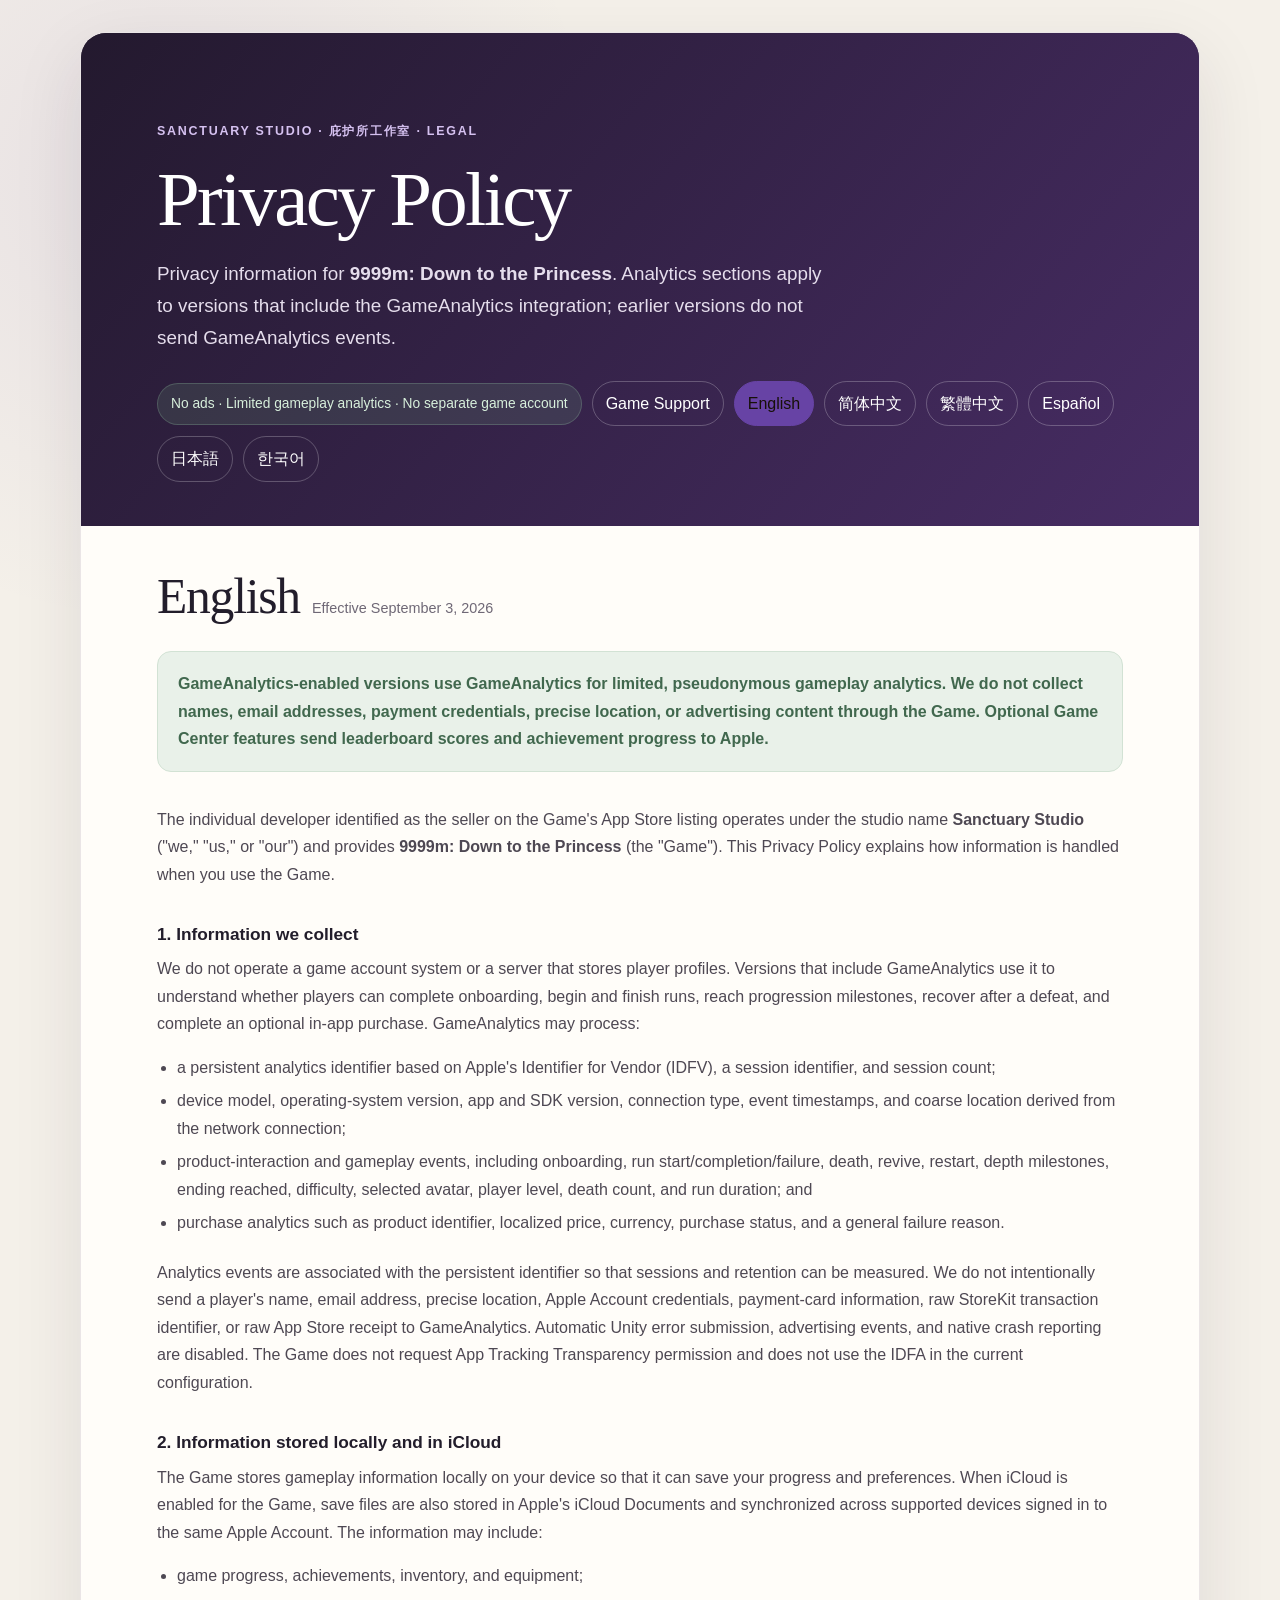
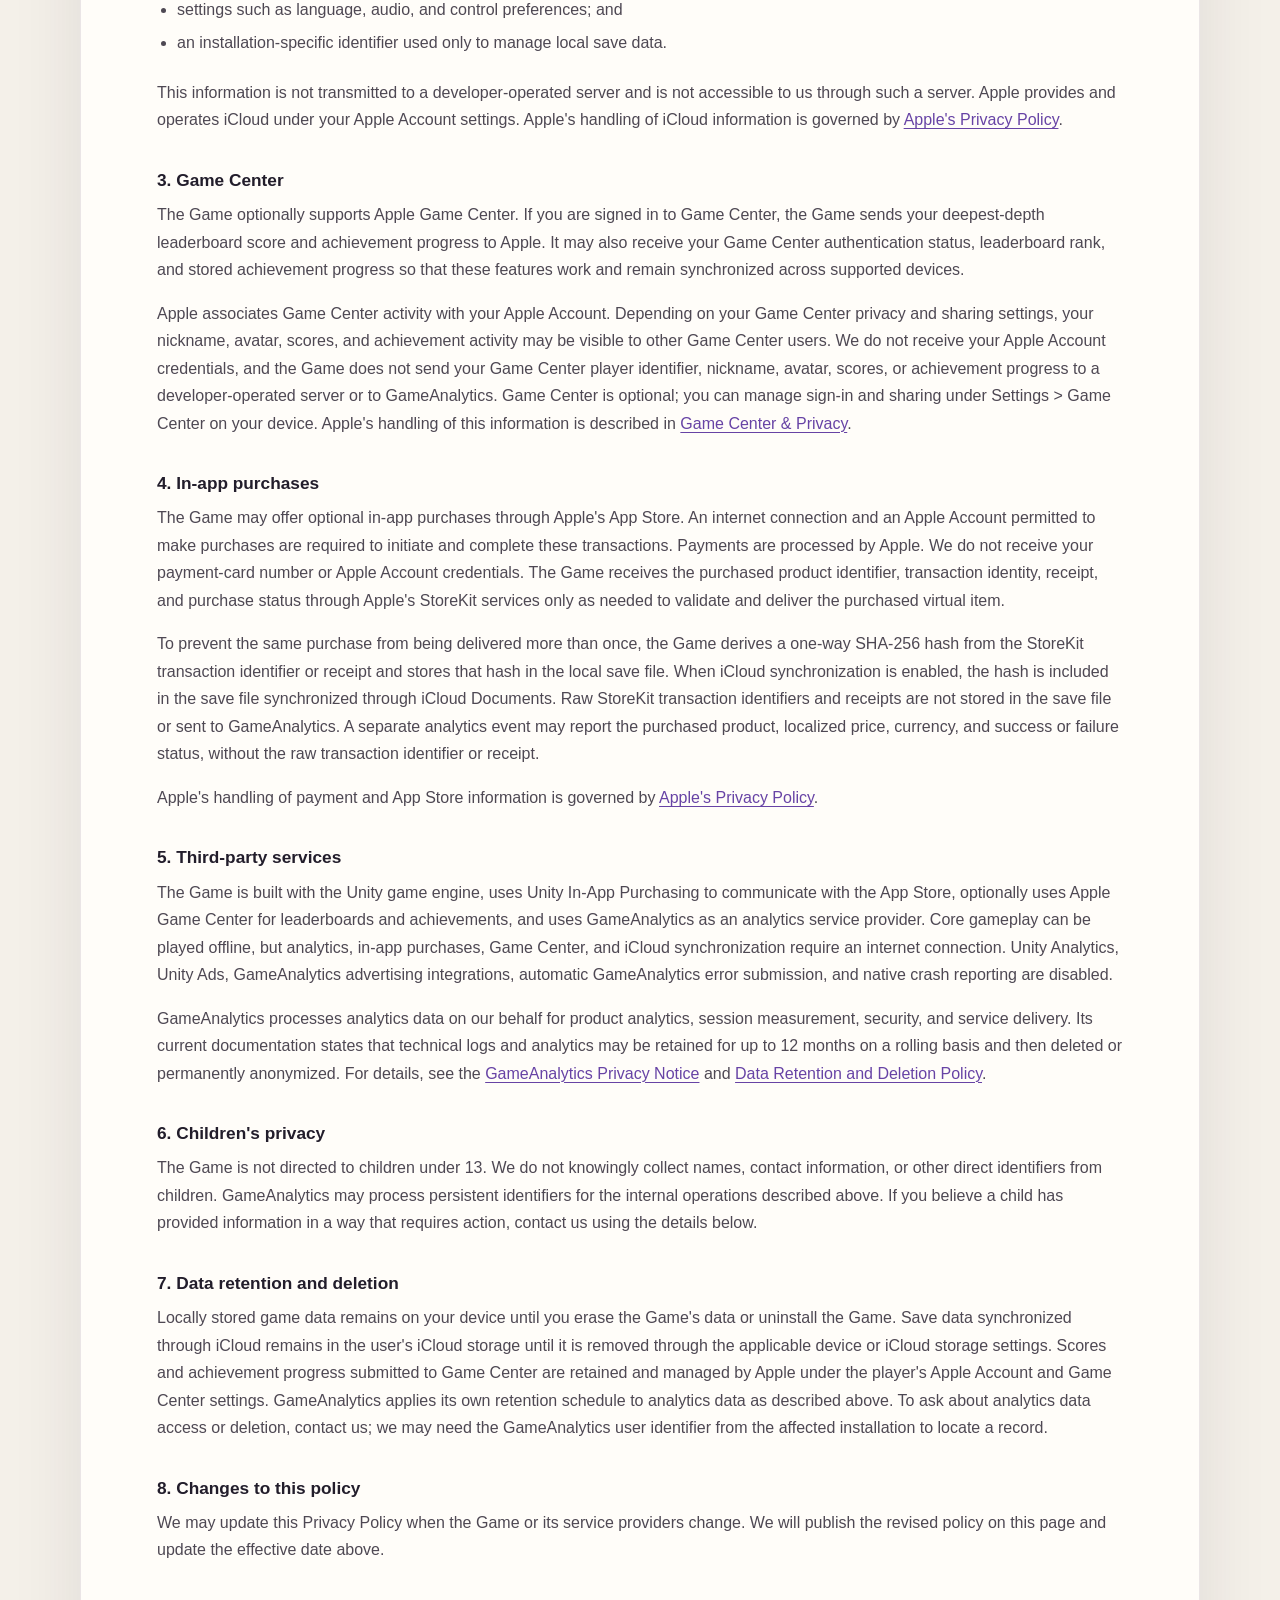
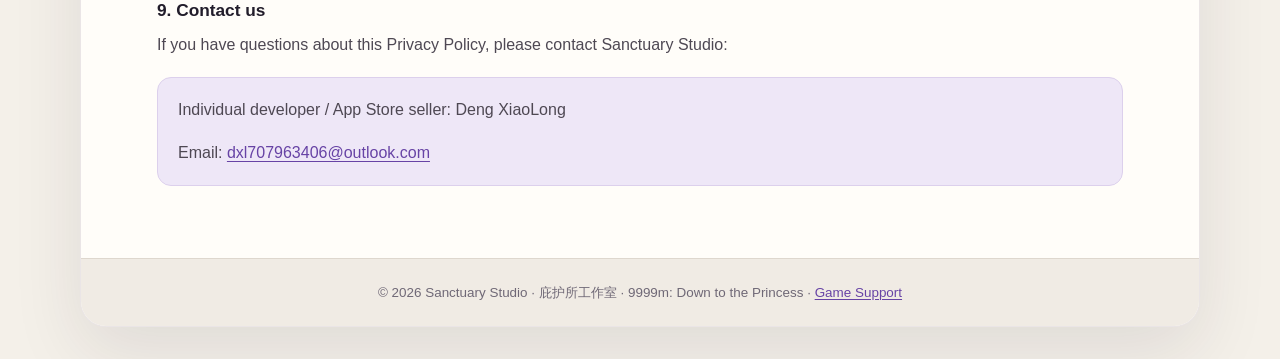
==== commit 96f2b556: "Add files via upload 一些修改" ====
--- a/index.html
+++ b/index.html
@@ -130,13 +130,28 @@
       .language-link {
         color: #fff;
         border: 1px solid rgba(255, 255, 255, 0.24);
+        background: transparent;
+        font: inherit;
         text-decoration: none;
+        cursor: pointer;
+      }
+
+      .language-link:hover,
+      .language-link:focus-visible {
+        color: #171008;
+        border-color: var(--accent);
+        background: var(--accent);
+      }
+
+      .language-link[aria-pressed="true"] {
+        color: #171008;
+        border-color: var(--accent);
+        background: var(--accent);
       }
 
       .content-grid {
         display: grid;
-        grid-template-columns: 220px minmax(0, 1fr);
-        gap: clamp(28px, 6vw, 72px);
+        grid-template-columns: minmax(0, 1fr);
         padding: 42px clamp(24px, 7vw, 76px) 72px;
       }
 
@@ -170,10 +185,20 @@
         scroll-margin-top: 28px;
       }
 
+      .policy-section[hidden] {
+        display: none;
+      }
+
       .policy-section + .policy-section {
         margin-top: 48px;
         padding-top: 48px;
         border-top: 1px solid var(--line);
+      }
+
+      .policy-section:not([hidden]) {
+        margin-top: 0;
+        padding-top: 0;
+        border-top: 0;
       }
 
       .language-heading {
@@ -264,6 +289,7 @@
         .side-nav {
           position: static;
           display: flex;
+          flex-wrap: wrap;
           gap: 10px;
           padding-bottom: 22px;
           border-bottom: 1px solid var(--line);
@@ -326,34 +352,31 @@
           integration; earlier versions do not send GameAnalytics events.
         </p>
         <div class="hero-meta">
-          <span class="badge">No ads · Limited gameplay analytics · No game accounts</span>
-          <a class="language-link" href="./support.html">Game Support</a>
-          <a class="language-link" href="#english">English</a>
-          <a class="language-link" href="#chinese" lang="zh-Hans">简体中文</a>
-          <a class="language-link" href="#spanish" lang="es">Español</a>
+          <span class="badge">No ads · Limited gameplay analytics · No separate game account</span>
+          <a class="language-link" href="./support.html#english" data-support-link>Game Support</a>
+          <button class="language-link" type="button" data-policy-language="english" aria-pressed="true">English</button>
+          <button class="language-link" type="button" data-policy-language="chinese" aria-pressed="false" lang="zh-Hans">简体中文</button>
+          <button class="language-link" type="button" data-policy-language="traditional-chinese" aria-pressed="false" lang="zh-Hant">繁體中文</button>
+          <button class="language-link" type="button" data-policy-language="spanish" aria-pressed="false" lang="es">Español</button>
+          <button class="language-link" type="button" data-policy-language="japanese" aria-pressed="false" lang="ja">日本語</button>
+          <button class="language-link" type="button" data-policy-language="korean" aria-pressed="false" lang="ko">한국어</button>
         </div>
       </header>
 
       <div class="content-grid">
-        <nav class="side-nav" aria-label="Language navigation">
-          <strong>Languages</strong>
-          <a href="#english">English</a>
-          <a href="#chinese" lang="zh-Hans">简体中文</a>
-          <a href="#spanish" lang="es">Español</a>
-        </nav>
-
         <div>
-          <article class="policy-section" id="english">
+          <article class="policy-section" id="english" data-policy-panel="english" lang="en">
             <div class="language-heading">
               <h2>English</h2>
-              <span class="updated">Effective August 26, 2026</span>
+              <span class="updated">Effective September 3, 2026</span>
             </div>
 
             <p class="summary-card">
               GameAnalytics-enabled versions use GameAnalytics for limited, pseudonymous gameplay
               analytics. We do not collect names, email addresses, payment
               credentials, precise location, or advertising content through
-              the Game.
+              the Game. Optional Game Center features send leaderboard scores
+              and achievement progress to Apple.
             </p>
 
             <p>
@@ -427,7 +450,30 @@
               <a href="https://www.apple.com/legal/privacy/" rel="noopener">Apple's Privacy Policy</a>.
             </p>
 
-            <h3>3. In-app purchases</h3>
+            <h3>3. Game Center</h3>
+            <p>
+              The Game optionally supports Apple Game Center. If you are signed
+              in to Game Center, the Game sends your deepest-depth leaderboard
+              score and achievement progress to Apple. It may also receive your
+              Game Center authentication status, leaderboard rank, and stored
+              achievement progress so that these features work and remain
+              synchronized across supported devices.
+            </p>
+            <p>
+              Apple associates Game Center activity with your Apple Account.
+              Depending on your Game Center privacy and sharing settings, your
+              nickname, avatar, scores, and achievement activity may be visible
+              to other Game Center users. We do not receive your Apple Account
+              credentials, and the Game does not send your Game Center player
+              identifier, nickname, avatar, scores, or achievement progress to
+              a developer-operated server or to GameAnalytics. Game Center is
+              optional; you can manage sign-in and sharing under Settings &gt;
+              Game Center on your device. Apple's handling of this information
+              is described in
+              <a href="https://www.apple.com/legal/privacy/data/en/game-center/" rel="noopener">Game Center &amp; Privacy</a>.
+            </p>
+
+            <h3>4. In-app purchases</h3>
             <p>
               The Game may offer optional in-app purchases through Apple's App
               Store. An internet connection and an Apple Account permitted to
@@ -455,16 +501,17 @@
               by <a href="https://www.apple.com/legal/privacy/" rel="noopener">Apple's Privacy Policy</a>.
             </p>
 
-            <h3>4. Third-party services</h3>
+            <h3>5. Third-party services</h3>
             <p>
               The Game is built with the Unity game engine, uses Unity In-App
-              Purchasing to communicate with the App Store, and uses
+              Purchasing to communicate with the App Store, optionally uses
+              Apple Game Center for leaderboards and achievements, and uses
               GameAnalytics as an analytics service provider. Core gameplay can
-              be played offline, but analytics, in-app purchases, and iCloud
-              synchronization require an internet connection. Unity Analytics,
-              Unity Ads, GameAnalytics advertising integrations, automatic
-              GameAnalytics error submission, and native crash reporting are
-              disabled.
+              be played offline, but analytics, in-app purchases, Game Center,
+              and iCloud synchronization require an internet connection. Unity
+              Analytics, Unity Ads, GameAnalytics advertising integrations,
+              automatic GameAnalytics error submission, and native crash
+              reporting are disabled.
             </p>
             <p>
               GameAnalytics processes analytics data on our behalf for product
@@ -477,7 +524,7 @@
               <a href="https://www.gameanalytics.com/trust/data-retention-and-deletion-policy" rel="noopener">Data Retention and Deletion Policy</a>.
             </p>
 
-            <h3>5. Children's privacy</h3>
+            <h3>6. Children's privacy</h3>
             <p>
               The Game is not directed to children under 13. We do not
               knowingly collect names, contact information, or other direct
@@ -487,26 +534,29 @@
               action, contact us using the details below.
             </p>
 
-            <h3>6. Data retention and deletion</h3>
+            <h3>7. Data retention and deletion</h3>
             <p>
               Locally stored game data remains on your device until you erase
               the Game's data or uninstall the Game. Save data synchronized
               through iCloud remains in the user's iCloud storage until it is
               removed through the applicable device or iCloud storage settings.
+              Scores and achievement progress submitted to Game Center are
+              retained and managed by Apple under the player's Apple Account
+              and Game Center settings.
               GameAnalytics applies its own retention schedule to analytics
               data as described above. To ask about analytics data access or
               deletion, contact us; we may need the GameAnalytics user
               identifier from the affected installation to locate a record.
             </p>
 
-            <h3>7. Changes to this policy</h3>
+            <h3>8. Changes to this policy</h3>
             <p>
               We may update this Privacy Policy when the Game or its service
               providers change. We will publish the revised policy on this page
               and update the effective date above.
             </p>
 
-            <h3>8. Contact us</h3>
+            <h3>9. Contact us</h3>
             <p>
               If you have questions about this Privacy Policy, please contact
               Sanctuary Studio:
@@ -523,16 +573,17 @@
             </div>
           </article>
 
-          <article class="policy-section" id="chinese" lang="zh-Hans">
+          <article class="policy-section" id="chinese" data-policy-panel="chinese" lang="zh-Hans" hidden>
             <div class="language-heading">
               <h2>简体中文</h2>
-              <span class="updated">生效日期：2026 年 8 月 26 日</span>
+              <span class="updated">生效日期：2026 年 9 月 3 日</span>
             </div>
 
             <p class="summary-card">
               包含 GameAnalytics 的版本会使用该服务收集有限的假名化游戏分析数据。较早版本不会发送
               GameAnalytics 事件。我们不会通过本游戏收集姓名、
-              电子邮箱、付款凭据、精确位置或广告内容。
+              电子邮箱、付款凭据、精确位置或广告内容。可选的 Game Center
+              功能会将排行榜分数和成就进度提交给 Apple。
             </p>
 
             <p>
@@ -578,7 +629,20 @@
               <a href="https://www.apple.com/legal/privacy/zh-cn/" rel="noopener">Apple 隐私政策</a>。
             </p>
 
-            <h3>3. App 内购买</h3>
+            <h3>3. Game Center</h3>
+            <p>
+              本游戏可选支持 Apple Game Center。当您已登录 Game Center 时，本游戏会将您的最深下降距离排行榜分数及成就进度提交给 Apple；同时可能读取 Game Center
+              的登录状态、排行榜名次和已保存的成就进度，以提供相关功能并在受支持的设备间保持同步。
+            </p>
+            <p>
+              Apple 会将 Game Center 活动与您的 Apple 账户关联。根据您的 Game Center
+              隐私与共享设置，您的昵称、头像、分数及成就活动可能对其他 Game Center 用户可见。
+              我们不会获取您的 Apple 账户凭据；本游戏也不会将您的 Game Center 玩家标识符、昵称、头像、分数或成就进度发送到开发者运营的服务器或 GameAnalytics。
+              Game Center 为可选功能，您可以在设备的“设置 &gt; Game Center”中管理登录和共享设置。Apple 对这些信息的处理说明请参阅
+              <a href="https://www.apple.com/legal/privacy/data/en/game-center/" rel="noopener">Game Center 与隐私</a>。
+            </p>
+
+            <h3>4. App 内购买</h3>
             <p>
               本游戏可能通过 Apple App Store 提供可选的 App 内购买。发起及完成此类交易需要网络连接，以及获准进行购买的 Apple 账户。付款由 Apple
               处理，我们不会获取您的银行卡号或 Apple 账户凭据。本游戏仅会通过 Apple
@@ -596,11 +660,12 @@
               <a href="https://www.apple.com/legal/privacy/zh-cn/" rel="noopener">Apple 隐私政策</a>。
             </p>
 
-            <h3>4. 第三方服务</h3>
+            <h3>5. 第三方服务</h3>
             <p>
               本游戏使用 Unity 游戏引擎开发，使用 Unity In-App Purchasing 与 App Store
-              通信，并使用 GameAnalytics 作为数据分析服务商。核心游戏内容可以离线游玩，但数据分析、
-              App 内购买和 iCloud 同步需要网络连接。Unity Analytics、Unity Ads、GameAnalytics
+              通信，可选使用 Apple Game Center 提供排行榜和成就，并使用 GameAnalytics
+              作为数据分析服务商。核心游戏内容可以离线游玩，但数据分析、App 内购买、Game Center
+              和 iCloud 同步需要网络连接。Unity Analytics、Unity Ads、GameAnalytics
               广告集成、GameAnalytics 自动错误上传及原生崩溃报告均已关闭。
             </p>
             <p>
@@ -612,27 +677,28 @@
               <a href="https://www.gameanalytics.com/trust/data-retention-and-deletion-policy" rel="noopener">数据保留与删除政策</a>。
             </p>
 
-            <h3>5. 儿童隐私</h3>
+            <h3>6. 儿童隐私</h3>
             <p>
               本游戏并非面向 13 岁以下儿童。我们不会有意收集儿童的姓名、联系信息或其他直接标识符。
               GameAnalytics 可能为上述内部运营目的处理持久标识符。如您认为有儿童以需要我们采取措施的方式提供了信息，
               请通过下方方式联系我们。
             </p>
 
-            <h3>6. 数据保留与删除</h3>
+            <h3>7. 数据保留与删除</h3>
             <p>
               保存在设备本地的游戏数据将一直留存在您的设备上，直至您清除本游戏的数据或卸载本游戏。
               通过 iCloud 同步的存档会保留在用户的 iCloud 存储中，直至用户通过设备或
-              iCloud 存储设置将其删除。GameAnalytics 会根据上述保留周期处理分析数据。
+              iCloud 存储设置将其删除。提交至 Game Center 的分数和成就进度由 Apple
+              根据玩家的 Apple 账户及 Game Center 设置保留和管理。GameAnalytics 会根据上述保留周期处理分析数据。
               如需查询或删除分析数据，请联系我们；为了定位记录，我们可能需要相关安装中的 GameAnalytics 用户标识符。
             </p>
 
-            <h3>7. 本政策的变更</h3>
+            <h3>8. 本政策的变更</h3>
             <p>
               当本游戏或其服务提供商发生变化时，我们可能更新本隐私政策。修订后的政策将在本页面发布，并更新上述生效日期。
             </p>
 
-            <h3>8. 联系我们</h3>
+            <h3>9. 联系我们</h3>
             <p>如对本隐私政策有任何疑问，请联系庇护所工作室：</p>
             <div class="contact-card">
               <p>
@@ -646,17 +712,19 @@
             </div>
           </article>
 
-          <article class="policy-section" id="spanish" lang="es">
+          <article class="policy-section" id="spanish" data-policy-panel="spanish" lang="es" hidden>
             <div class="language-heading">
               <h2>Español</h2>
-              <span class="updated">Fecha de entrada en vigor: 26 de agosto de 2026</span>
+              <span class="updated">Fecha de entrada en vigor: 3 de septiembre de 2026</span>
             </div>
 
             <p class="summary-card">
               Las versiones que incluyen GameAnalytics lo utilizan para obtener análisis limitados y
               seudónimos del uso del juego. No recopilamos nombres, direcciones
               de correo electrónico, credenciales de pago, ubicación precisa ni
-              contenido publicitario a través del Juego.
+              contenido publicitario a través del Juego. Las funciones opcionales
+              de Game Center envían a Apple las puntuaciones de las clasificaciones
+              y el progreso de los logros.
             </p>
 
             <p>
@@ -737,7 +805,32 @@
               <a href="https://www.apple.com/legal/privacy/es/" rel="noopener">Política de privacidad de Apple</a>.
             </p>
 
-            <h3>3. Compras dentro de la app</h3>
+            <h3>3. Game Center</h3>
+            <p>
+              El Juego ofrece compatibilidad opcional con Apple Game Center. Si
+              ha iniciado sesión en Game Center, el Juego envía a Apple su
+              puntuación de mayor profundidad y el progreso de sus logros.
+              También puede recibir el estado de autenticación de Game Center,
+              la posición en la clasificación y el progreso almacenado de los
+              logros para ofrecer estas funciones y mantenerlas sincronizadas
+              entre dispositivos compatibles.
+            </p>
+            <p>
+              Apple asocia la actividad de Game Center con su cuenta de Apple.
+              Según sus ajustes de privacidad y uso compartido de Game Center,
+              su apodo, avatar, puntuaciones y actividad de logros pueden ser
+              visibles para otros usuarios de Game Center. No recibimos las
+              credenciales de su cuenta de Apple, y el Juego no envía su
+              identificador de jugador, apodo, avatar, puntuaciones ni progreso
+              de logros de Game Center a servidores operados por el desarrollador
+              ni a GameAnalytics. Game Center es opcional; puede gestionar el
+              inicio de sesión y el uso compartido en Ajustes &gt; Game Center.
+              Consulte
+              <a href="https://www.apple.com/legal/privacy/data/en/game-center/" rel="noopener">Game Center y la privacidad</a>
+              para obtener información sobre el tratamiento realizado por Apple.
+            </p>
+
+            <h3>4. Compras dentro de la app</h3>
             <p>
               El Juego puede ofrecer compras opcionales dentro de la app a
               través del App Store de Apple. Para iniciar y completar estas
@@ -768,16 +861,17 @@
               <a href="https://www.apple.com/legal/privacy/es/" rel="noopener">Política de privacidad de Apple</a>.
             </p>
 
-            <h3>4. Servicios de terceros</h3>
+            <h3>5. Servicios de terceros</h3>
             <p>
               El Juego se ha desarrollado con Unity, utiliza Unity In-App
-              Purchasing para comunicarse con el App Store y utiliza
+              Purchasing para comunicarse con el App Store, utiliza opcionalmente
+              Apple Game Center para clasificaciones y logros, y utiliza
               GameAnalytics como proveedor de análisis. El juego principal
-              puede usarse sin conexión, pero los análisis, las compras y la
-              sincronización con iCloud requieren Internet. Unity Analytics,
-              Unity Ads, las integraciones publicitarias de GameAnalytics, el
-              envío automático de errores y los informes de fallos nativos
-              están desactivados.
+              puede usarse sin conexión, pero los análisis, las compras, Game
+              Center y la sincronización con iCloud requieren Internet. Unity
+              Analytics, Unity Ads, las integraciones publicitarias de
+              GameAnalytics, el envío automático de errores y los informes de
+              fallos nativos están desactivados.
             </p>
             <p>
               GameAnalytics trata datos en nuestro nombre para análisis de
@@ -791,7 +885,7 @@
               <a href="https://www.gameanalytics.com/trust/data-retention-and-deletion-policy" rel="noopener">Política de conservación y eliminación</a>.
             </p>
 
-            <h3>5. Privacidad de los menores</h3>
+            <h3>6. Privacidad de los menores</h3>
             <p>
               El Juego no está dirigido a menores de 13 años. No recopilamos
               deliberadamente nombres, datos de contacto u otros identificadores
@@ -801,26 +895,29 @@
               actuación, póngase en contacto con nosotros.
             </p>
 
-            <h3>6. Conservación y eliminación de datos</h3>
+            <h3>7. Conservación y eliminación de datos</h3>
             <p>
               Los datos locales permanecen en su dispositivo hasta que borre los
               datos del Juego o lo desinstale. Los datos sincronizados mediante
               iCloud permanecen en el almacenamiento de iCloud hasta que se
-              eliminan desde los ajustes correspondientes. GameAnalytics aplica
+              eliminan desde los ajustes correspondientes. Apple conserva y
+              gestiona las puntuaciones y el progreso de los logros enviados a
+              Game Center de acuerdo con la cuenta de Apple y los ajustes de
+              Game Center del jugador. GameAnalytics aplica
               su propio calendario de conservación a los datos analíticos. Para
               solicitar acceso o eliminación, contáctenos; puede que necesitemos
               el identificador de usuario de GameAnalytics de la instalación
               afectada para localizar el registro.
             </p>
 
-            <h3>7. Cambios en esta política</h3>
+            <h3>8. Cambios en esta política</h3>
             <p>
               Podemos actualizar esta Política de privacidad cuando cambien el
               Juego o sus proveedores. Publicaremos la versión revisada en esta
               página y actualizaremos la fecha de entrada en vigor.
             </p>
 
-            <h3>8. Contacto</h3>
+            <h3>9. Contacto</h3>
             <p>
               Si tiene alguna pregunta sobre esta Política de privacidad,
               póngase en contacto con Sanctuary Studio:
@@ -836,13 +933,338 @@
               </p>
             </div>
           </article>
+
+          <article class="policy-section" id="traditional-chinese" data-policy-panel="traditional-chinese" lang="zh-Hant" hidden>
+            <div class="language-heading">
+              <h2>繁體中文</h2>
+              <span class="updated">生效日期：2026 年 9 月 3 日</span>
+            </div>
+
+            <p class="summary-card">
+              包含 GameAnalytics 的版本會使用該服務收集有限的假名化遊戲分析資料。我們不會透過本遊戲收集姓名、電子郵件地址、付款憑證、精確位置或廣告內容。選用的 Game Center 功能會將排行榜分數及成就進度提交給 Apple。
+            </p>
+
+            <p>
+              App Store 商品頁所列的個人開發者以 <strong>Sanctuary Studio（庇護所工作室）</strong>名義營運並提供《<strong>9999m: Down to the Princess</strong>》（以下稱「本遊戲」）。本隱私權政策說明您使用本遊戲時，相關資訊會如何受到處理。
+            </p>
+
+            <h3>1. 我們收集的資訊</h3>
+            <p>
+              我們不營運遊戲帳號系統，也不營運儲存玩家個人檔案的伺服器。包含 GameAnalytics 的版本會使用該服務瞭解玩家是否能完成新手教學、開始及完成一局遊戲、到達進度里程碑、在失敗後復活或重新開始，以及完成選用的 App 內購買。GameAnalytics 可能會處理：
+            </p>
+            <ul>
+              <li>以 Apple 廠商識別碼（IDFV）為基礎的持久分析識別碼、工作階段識別碼及工作階段次數；</li>
+              <li>裝置型號、作業系統版本、App 與 SDK 版本、連線類型、事件時間，以及由網路連線推斷的概略位置；</li>
+              <li>新手教學、遊戲開始、完成或失敗、死亡、復活、重新開始、深度里程碑、抵達結局、難度、所選角色、玩家等級、死亡次數及單局時間等產品互動和遊戲事件；以及</li>
+              <li>商品識別碼、本地化價格、幣別、購買狀態及一般失敗原因等購買分析資料。</li>
+            </ul>
+            <p>
+              分析事件會與持久識別碼關聯，以衡量工作階段及留存。我們不會刻意向 GameAnalytics 傳送玩家姓名、電子郵件地址、精確位置、Apple 帳號憑證、付款卡資訊、原始 StoreKit 交易識別碼或原始 App Store 收據。Unity 自動錯誤上傳、廣告事件及原生當機報告均已停用。本遊戲目前不會要求 App 追蹤透明度（ATT）權限，也不會使用 IDFA。
+            </p>
+
+            <h3>2. 儲存在裝置本機及 iCloud 中的資訊</h3>
+            <p>
+              為了儲存遊戲進度和偏好，本遊戲會在您的裝置本機儲存相關資訊。為本遊戲啟用 iCloud 後，存檔也會儲存在 Apple 的 iCloud Documents，並在登入同一 Apple 帳號的支援裝置之間同步。相關資訊可能包括：
+            </p>
+            <ul>
+              <li>遊戲進度、成就、物品欄及裝備；</li>
+              <li>語言、音效及操作偏好等設定；以及</li>
+              <li>僅用於管理本機存檔的安裝專用識別碼。</li>
+            </ul>
+            <p>
+              這些資訊不會傳送至開發者營運的伺服器，我們也無法透過此類伺服器存取。iCloud 由 Apple 依照您的 Apple 帳號設定提供及營運；Apple 對 iCloud 資訊的處理受其
+              <a href="https://www.apple.com/legal/privacy/" rel="noopener">隱私權政策</a>規範。
+            </p>
+
+            <h3>3. Game Center</h3>
+            <p>
+              本遊戲可選用 Apple Game Center。當您登入 Game Center 時，本遊戲會將您的最深下降距離排行榜分數和成就進度提交給 Apple；也可能接收 Game Center 驗證狀態、排行榜名次及已儲存的成就進度，以提供相關功能並在支援的裝置之間保持同步。
+            </p>
+            <p>
+              Apple 會將 Game Center 活動與您的 Apple 帳號關聯。依照您的 Game Center 隱私及分享設定，暱稱、頭像、分數和成就活動可能會向其他 Game Center 使用者顯示。我們不會取得您的 Apple 帳號憑證；本遊戲也不會將 Game Center 玩家識別碼、暱稱、頭像、分數或成就進度傳送至開發者營運的伺服器或 GameAnalytics。Game Center 為選用功能，您可以在裝置的「設定 &gt; Game Center」中管理登入及分享設定。Apple 對此資訊的處理方式請參閱
+              <a href="https://www.apple.com/legal/privacy/data/en/game-center/" rel="noopener">Game Center 與隱私權</a>。
+            </p>
+
+            <h3>4. App 內購買</h3>
+            <p>
+              本遊戲可能透過 Apple App Store 提供選用的 App 內購買。開始及完成交易需要網路連線，以及獲准購買的 Apple 帳號。付款由 Apple 處理，我們不會收到您的付款卡號或 Apple 帳號憑證。本遊戲只會在驗證購買並發放虛擬物品所需的範圍內，透過 Apple StoreKit 接收商品識別碼、交易識別、收據及購買狀態。
+            </p>
+            <p>
+              為避免同一筆購買重複發放，本遊戲會由 StoreKit 交易識別碼或收據產生單向 SHA-256 雜湊值，並將該雜湊值儲存在本機存檔中。啟用 iCloud 同步後，此雜湊值也會隨存檔透過 iCloud Documents 同步。原始 StoreKit 交易識別碼和收據不會儲存在存檔中，也不會傳送至 GameAnalytics。獨立的購買分析事件可能會回報商品、本地化價格、幣別及成功或失敗狀態，但不包含原始交易識別碼或收據。
+            </p>
+            <p>
+              Apple 對付款及 App Store 資訊的處理受其
+              <a href="https://www.apple.com/legal/privacy/" rel="noopener">隱私權政策</a>規範。
+            </p>
+
+            <h3>5. 第三方服務</h3>
+            <p>
+              本遊戲使用 Unity 遊戲引擎開發，使用 Unity In-App Purchasing 與 App Store 通訊，可選用 Apple Game Center 提供排行榜及成就，並使用 GameAnalytics 作為分析服務供應商。核心遊戲內容可離線遊玩，但分析、App 內購買、Game Center 及 iCloud 同步需要網路連線。Unity Analytics、Unity Ads、GameAnalytics 廣告整合、GameAnalytics 自動錯誤上傳及原生當機報告均已停用。
+            </p>
+            <p>
+              GameAnalytics 代表我們處理分析資料，用於產品分析、工作階段衡量、安全及服務提供。其現行文件指出，技術記錄和分析資料可能以滾動方式保留最長 12 個月，之後刪除或永久匿名化。詳情請參閱
+              <a href="https://www.gameanalytics.com/trust/privacy-notice" rel="noopener">GameAnalytics 隱私權聲明</a>及
+              <a href="https://www.gameanalytics.com/trust/data-retention-and-deletion-policy" rel="noopener">資料保留與刪除政策</a>。
+            </p>
+
+            <h3>6. 兒童隱私</h3>
+            <p>
+              本遊戲並非以 13 歲以下兒童為對象。我們不會蓄意收集兒童的姓名、聯絡資訊或其他直接識別碼。GameAnalytics 可能為上述內部營運目的處理持久識別碼。如果您認為兒童提供資訊的方式需要我們採取行動，請使用下方資料與我們聯絡。
+            </p>
+
+            <h3>7. 資料保留與刪除</h3>
+            <p>
+              儲存在裝置本機的遊戲資料會保留到您清除本遊戲資料或解除安裝本遊戲為止。透過 iCloud 同步的存檔會保留在使用者的 iCloud 儲存空間中，直到透過適用的裝置或 iCloud 儲存設定刪除。提交至 Game Center 的分數和成就進度由 Apple 依照玩家的 Apple 帳號及 Game Center 設定保留和管理。GameAnalytics 會依上述保留週期處理分析資料。如要查詢或刪除分析資料，請與我們聯絡；我們可能需要受影響安裝中的 GameAnalytics 使用者識別碼才能找到記錄。
+            </p>
+
+            <h3>8. 本政策的變更</h3>
+            <p>當本遊戲或其服務供應商有所變更時，我們可能更新本隱私權政策。我們會在此頁面發布修訂版本，並更新上方的生效日期。</p>
+
+            <h3>9. 聯絡我們</h3>
+            <p>如對本隱私權政策有任何疑問，請聯絡 Sanctuary Studio：</p>
+            <div class="contact-card">
+              <p>個人開發者 / App Store 銷售方：<span>Deng XiaoLong</span></p>
+              <p>電子郵件：<a href="mailto:dxl707963406@outlook.com">dxl707963406@outlook.com</a></p>
+            </div>
+          </article>
+
+          <article class="policy-section" id="japanese" data-policy-panel="japanese" lang="ja" hidden>
+            <div class="language-heading">
+              <h2>日本語</h2>
+              <span class="updated">発効日：2026年9月3日</span>
+            </div>
+
+            <p class="summary-card">
+              GameAnalytics を含むバージョンでは、限定的な仮名化されたゲームプレイ分析のために同サービスを使用します。本ゲームを通じて氏名、メールアドレス、決済認証情報、正確な位置情報、広告コンテンツを収集することはありません。任意の Game Center 機能は、ランキングのスコアと実績の進捗を Apple に送信します。
+            </p>
+
+            <p>
+              App Store の本ゲーム掲載ページで販売者として表示される個人開発者は、<strong>Sanctuary Studio</strong>（以下「当方」）の名称で <strong>9999m: Down to the Princess</strong>（以下「本ゲーム」）を提供しています。本プライバシーポリシーは、本ゲームの利用時に情報がどのように取り扱われるかを説明します。
+            </p>
+
+            <h3>1. 収集する情報</h3>
+            <p>
+              当方はゲームアカウントシステムやプレイヤープロフィールを保存するサーバーを運営していません。GameAnalytics を含むバージョンでは、プレイヤーがチュートリアルを完了できるか、プレイを開始・完了できるか、進行上の節目に到達できるか、敗北後に復活または再開できるか、任意のアプリ内購入を完了できるかを把握するために同サービスを使用します。GameAnalytics は次の情報を処理する場合があります。
+            </p>
+            <ul>
+              <li>Apple の Vendor Identifier（IDFV）に基づく永続的な分析識別子、セッション識別子、セッション回数。</li>
+              <li>端末モデル、OS バージョン、App と SDK のバージョン、接続種別、イベント時刻、ネットワーク接続から推定されるおおよその位置。</li>
+              <li>チュートリアル、プレイの開始・完了・失敗、死亡、復活、再開、深度の節目、エンディング到達、難易度、選択キャラクター、プレイヤーレベル、死亡回数、プレイ時間などの操作・ゲームイベント。</li>
+              <li>商品識別子、現地価格、通貨、購入状態、一般的な失敗理由などの購入分析情報。</li>
+            </ul>
+            <p>
+              セッションと継続利用を測定するため、分析イベントは永続的な識別子に関連付けられます。プレイヤーの氏名、メールアドレス、正確な位置、Apple Account の認証情報、決済カード情報、未加工の StoreKit 取引識別子、未加工の App Store レシートを GameAnalytics に意図的に送信することはありません。Unity の自動エラー送信、広告イベント、ネイティブクラッシュレポートは無効です。現在の設定では App Tracking Transparency（ATT）の許可を要求せず、IDFA を使用しません。
+            </p>
+
+            <h3>2. 端末内および iCloud に保存される情報</h3>
+            <p>
+              本ゲームは進行状況と設定を保存するため、ゲームプレイ情報を端末内に保存します。本ゲームで iCloud を有効にすると、セーブファイルは Apple の iCloud Documents にも保存され、同じ Apple Account でサインインした対応端末間で同期されます。これには次の情報が含まれる場合があります。
+            </p>
+            <ul>
+              <li>ゲームの進行状況、実績、所持品、装備。</li>
+              <li>言語、音声、操作方法などの設定。</li>
+              <li>ローカルセーブデータの管理にのみ使用するインストール固有の識別子。</li>
+            </ul>
+            <p>
+              これらの情報は開発者が運営するサーバーへ送信されず、当方がそのようなサーバーを通じてアクセスすることもできません。iCloud は Apple Account の設定に基づき Apple が提供・運営します。iCloud 情報の取り扱いには
+              <a href="https://www.apple.com/legal/privacy/" rel="noopener">Apple のプライバシーポリシー</a>が適用されます。
+            </p>
+
+            <h3>3. Game Center</h3>
+            <p>
+              本ゲームは任意で Apple Game Center に対応します。Game Center にサインインしている場合、本ゲームは最深到達距離のランキングスコアと実績の進捗を Apple に送信します。また、機能の提供と対応端末間での同期のため、Game Center の認証状態、ランキング順位、保存された実績の進捗を受け取る場合があります。
+            </p>
+            <p>
+              Apple は Game Center のアクティビティを Apple Account に関連付けます。Game Center のプライバシーおよび共有設定によっては、ニックネーム、アバター、スコア、実績のアクティビティが他の Game Center ユーザーに表示される場合があります。当方は Apple Account の認証情報を受け取りません。また本ゲームは、Game Center のプレイヤー識別子、ニックネーム、アバター、スコア、実績の進捗を開発者運営サーバーまたは GameAnalytics に送信しません。Game Center は任意であり、端末の「設定 &gt; Game Center」でサインインと共有を管理できます。Apple による情報の取り扱いについては
+              <a href="https://www.apple.com/legal/privacy/data/en/game-center/" rel="noopener">Game Center とプライバシー</a>をご覧ください。
+            </p>
+
+            <h3>4. アプリ内購入</h3>
+            <p>
+              本ゲームは Apple App Store を通じて任意のアプリ内購入を提供する場合があります。取引の開始と完了にはインターネット接続と購入が許可された Apple Account が必要です。支払いは Apple が処理し、当方は決済カード番号や Apple Account の認証情報を受け取りません。本ゲームは、購入の検証と仮想アイテムの付与に必要な範囲でのみ、Apple の StoreKit を通じて商品識別子、取引識別情報、レシート、購入状態を受け取ります。
+            </p>
+            <p>
+              同じ購入の重複付与を防ぐため、本ゲームは StoreKit の取引識別子またはレシートから一方向の SHA-256 ハッシュを生成し、ローカルセーブファイルに保存します。iCloud 同期が有効な場合、このハッシュは iCloud Documents で同期されるセーブファイルに含まれます。未加工の StoreKit 取引識別子とレシートはセーブファイルに保存されず、GameAnalytics にも送信されません。別の購入分析イベントで、商品、現地価格、通貨、成功または失敗の状態を報告する場合がありますが、未加工の取引識別子やレシートは含まれません。
+            </p>
+            <p>Apple による支払いおよび App Store 情報の取り扱いには、<a href="https://www.apple.com/legal/privacy/" rel="noopener">Apple のプライバシーポリシー</a>が適用されます。</p>
+
+            <h3>5. 第三者サービス</h3>
+            <p>
+              本ゲームは Unity ゲームエンジンで開発され、Unity In-App Purchasing を使用して App Store と通信し、任意で Apple Game Center のランキングと実績を利用し、分析サービスとして GameAnalytics を使用します。基本ゲームプレイはオフラインで利用できますが、分析、アプリ内購入、Game Center、iCloud 同期にはインターネット接続が必要です。Unity Analytics、Unity Ads、GameAnalytics の広告連携、自動エラー送信、ネイティブクラッシュレポートは無効です。
+            </p>
+            <p>
+              GameAnalytics は、製品分析、セッション測定、セキュリティ、サービス提供のため、当方に代わって分析データを処理します。現行の説明では、技術ログと分析データはローリング方式で最長 12 か月保持され、その後削除または恒久的に匿名化される場合があります。詳しくは
+              <a href="https://www.gameanalytics.com/trust/privacy-notice" rel="noopener">GameAnalytics Privacy Notice</a>および
+              <a href="https://www.gameanalytics.com/trust/data-retention-and-deletion-policy" rel="noopener">Data Retention and Deletion Policy</a>をご覧ください。
+            </p>
+
+            <h3>6. 子どものプライバシー</h3>
+            <p>
+              本ゲームは 13 歳未満の子どもを対象としていません。当方は子どもの氏名、連絡先、その他の直接的な識別子を意図的に収集しません。GameAnalytics は上記の内部運用目的で永続的な識別子を処理する場合があります。対応が必要な形で子どもが情報を提供したと思われる場合は、下記の連絡先までご連絡ください。
+            </p>
+
+            <h3>7. データの保持と削除</h3>
+            <p>
+              端末内のゲームデータは、本ゲームのデータを消去するか本ゲームをアンインストールするまで端末に残ります。iCloud で同期されたセーブデータは、該当する端末または iCloud ストレージ設定から削除するまでユーザーの iCloud ストレージに残ります。Game Center に送信されたスコアと実績の進捗は、プレイヤーの Apple Account と Game Center の設定に基づき Apple が保持・管理します。GameAnalytics は上記の保持期間に従って分析データを処理します。分析データへのアクセスまたは削除については当方へご連絡ください。記録の特定に、対象インストールの GameAnalytics ユーザー識別子が必要になる場合があります。
+            </p>
+
+            <h3>8. 本ポリシーの変更</h3>
+            <p>本ゲームまたはサービス提供者の変更に伴い、本プライバシーポリシーを更新する場合があります。改訂版をこのページに掲載し、上記の発効日を更新します。</p>
+
+            <h3>9. お問い合わせ</h3>
+            <p>本プライバシーポリシーに関するお問い合わせは、Sanctuary Studio までご連絡ください。</p>
+            <div class="contact-card">
+              <p>個人開発者 / App Store 販売者：<span>Deng XiaoLong</span></p>
+              <p>メール：<a href="mailto:dxl707963406@outlook.com">dxl707963406@outlook.com</a></p>
+            </div>
+          </article>
+
+          <article class="policy-section" id="korean" data-policy-panel="korean" lang="ko" hidden>
+            <div class="language-heading">
+              <h2>한국어</h2>
+              <span class="updated">시행일: 2026년 9월 3일</span>
+            </div>
+
+            <p class="summary-card">
+              GameAnalytics가 포함된 버전은 제한적인 가명 처리 게임플레이 분석을 위해 해당 서비스를 사용합니다. 게임을 통해 이름, 이메일 주소, 결제 인증 정보, 정확한 위치 또는 광고 콘텐츠를 수집하지 않습니다. 선택 사항인 Game Center 기능은 순위표 점수와 업적 진행 상황을 Apple에 전송합니다.
+            </p>
+
+            <p>
+              App Store의 게임 페이지에 판매자로 표시된 개인 개발자는 <strong>Sanctuary Studio</strong>(이하 “당사”)라는 이름으로 <strong>9999m: Down to the Princess</strong>(이하 “게임”)를 제공합니다. 본 개인정보 처리방침은 게임 이용 시 정보가 처리되는 방식을 설명합니다.
+            </p>
+
+            <h3>1. 수집하는 정보</h3>
+            <p>
+              당사는 게임 계정 시스템이나 플레이어 프로필을 저장하는 서버를 운영하지 않습니다. GameAnalytics가 포함된 버전은 플레이어가 튜토리얼을 완료하고, 플레이를 시작·완료하고, 진행 단계에 도달하고, 패배 후 부활하거나 다시 시작하고, 선택적 앱 내 구입을 완료할 수 있는지 파악하기 위해 해당 서비스를 사용합니다. GameAnalytics는 다음 정보를 처리할 수 있습니다.
+            </p>
+            <ul>
+              <li>Apple의 IDFV(공급업체용 식별자)에 기반한 영구 분석 식별자, 세션 식별자 및 세션 횟수</li>
+              <li>기기 모델, 운영체제 버전, 앱 및 SDK 버전, 연결 유형, 이벤트 시간, 네트워크 연결에서 추정한 대략적인 위치</li>
+              <li>튜토리얼, 플레이 시작·완료·실패, 사망, 부활, 재시작, 깊이 이정표, 엔딩 도달, 난이도, 선택한 캐릭터, 플레이어 레벨, 사망 횟수 및 플레이 시간 등의 제품 상호작용 및 게임플레이 이벤트</li>
+              <li>상품 식별자, 현지 가격, 통화, 구매 상태 및 일반적인 실패 사유 등의 구매 분석 정보</li>
+            </ul>
+            <p>
+              세션과 유지율을 측정하기 위해 분석 이벤트는 영구 식별자와 연결됩니다. 플레이어의 이름, 이메일 주소, 정확한 위치, Apple Account 인증 정보, 결제 카드 정보, 원본 StoreKit 거래 식별자 또는 원본 App Store 영수증을 GameAnalytics에 의도적으로 전송하지 않습니다. Unity 자동 오류 전송, 광고 이벤트 및 네이티브 충돌 보고는 비활성화되어 있습니다. 현재 설정에서는 앱 추적 투명성(ATT) 권한을 요청하지 않으며 IDFA를 사용하지 않습니다.
+            </p>
+
+            <h3>2. 기기와 iCloud에 저장되는 정보</h3>
+            <p>
+              게임은 진행 상황과 환경설정을 저장하기 위해 게임플레이 정보를 기기에 로컬로 저장합니다. 게임에 iCloud가 활성화되면 저장 파일은 Apple의 iCloud Documents에도 저장되며, 동일한 Apple Account로 로그인한 지원 기기 간에 동기화됩니다. 다음 정보가 포함될 수 있습니다.
+            </p>
+            <ul>
+              <li>게임 진행 상황, 업적, 인벤토리 및 장비</li>
+              <li>언어, 오디오 및 조작 환경설정</li>
+              <li>로컬 저장 데이터 관리에만 사용되는 설치별 식별자</li>
+            </ul>
+            <p>
+              이 정보는 개발자가 운영하는 서버로 전송되지 않으며 당사도 그러한 서버를 통해 접근할 수 없습니다. iCloud는 사용자의 Apple Account 설정에 따라 Apple이 제공하고 운영합니다. iCloud 정보의 처리는
+              <a href="https://www.apple.com/legal/privacy/" rel="noopener">Apple 개인정보 처리방침</a>의 적용을 받습니다.
+            </p>
+
+            <h3>3. Game Center</h3>
+            <p>
+              게임은 선택 사항으로 Apple Game Center를 지원합니다. Game Center에 로그인한 경우 게임은 사용자의 최대 하강 거리 순위표 점수와 업적 진행 상황을 Apple에 전송합니다. 또한 기능 제공 및 지원 기기 간 동기화를 위해 Game Center 인증 상태, 순위표 순위 및 저장된 업적 진행 상황을 수신할 수 있습니다.
+            </p>
+            <p>
+              Apple은 Game Center 활동을 사용자의 Apple Account와 연결합니다. Game Center 개인정보 보호 및 공유 설정에 따라 별명, 아바타, 점수 및 업적 활동이 다른 Game Center 사용자에게 표시될 수 있습니다. 당사는 Apple Account 인증 정보를 받지 않으며, 게임은 Game Center 플레이어 식별자, 별명, 아바타, 점수 또는 업적 진행 상황을 개발자 운영 서버나 GameAnalytics로 전송하지 않습니다. Game Center는 선택 사항이며 기기의 “설정 &gt; Game Center”에서 로그인 및 공유를 관리할 수 있습니다. Apple의 정보 처리에 대해서는
+              <a href="https://www.apple.com/legal/privacy/data/en/game-center/" rel="noopener">Game Center 및 개인정보 보호</a>를 참조하십시오.
+            </p>
+
+            <h3>4. 앱 내 구입</h3>
+            <p>
+              게임은 Apple App Store를 통해 선택적 앱 내 구입을 제공할 수 있습니다. 거래를 시작하고 완료하려면 인터넷 연결과 구입 권한이 있는 Apple Account가 필요합니다. 결제는 Apple이 처리하며, 당사는 결제 카드 번호나 Apple Account 인증 정보를 받지 않습니다. 게임은 구입 확인과 가상 아이템 지급에 필요한 범위에서만 Apple StoreKit을 통해 구입한 상품 식별자, 거래 식별 정보, 영수증 및 구입 상태를 받습니다.
+            </p>
+            <p>
+              동일한 구입이 중복 지급되지 않도록 게임은 StoreKit 거래 식별자 또는 영수증에서 단방향 SHA-256 해시를 생성하여 로컬 저장 파일에 보관합니다. iCloud 동기화가 활성화되면 이 해시는 iCloud Documents로 동기화되는 저장 파일에 포함됩니다. 원본 StoreKit 거래 식별자와 영수증은 저장 파일에 보관되거나 GameAnalytics로 전송되지 않습니다. 별도의 구매 분석 이벤트가 상품, 현지 가격, 통화, 성공 또는 실패 상태를 보고할 수 있지만 원본 거래 식별자나 영수증은 포함하지 않습니다.
+            </p>
+            <p>Apple의 결제 및 App Store 정보 처리는 <a href="https://www.apple.com/legal/privacy/" rel="noopener">Apple 개인정보 처리방침</a>의 적용을 받습니다.</p>
+
+            <h3>5. 제3자 서비스</h3>
+            <p>
+              게임은 Unity 게임 엔진으로 제작되었으며 Unity In-App Purchasing을 통해 App Store와 통신하고, 선택 사항으로 Apple Game Center의 순위표와 업적을 사용하며, 분석 서비스 제공업체로 GameAnalytics를 사용합니다. 핵심 게임플레이는 오프라인으로 이용할 수 있지만 분석, 앱 내 구입, Game Center 및 iCloud 동기화에는 인터넷 연결이 필요합니다. Unity Analytics, Unity Ads, GameAnalytics 광고 통합, GameAnalytics 자동 오류 전송 및 네이티브 충돌 보고는 비활성화되어 있습니다.
+            </p>
+            <p>
+              GameAnalytics는 제품 분석, 세션 측정, 보안 및 서비스 제공을 위해 당사를 대신하여 분석 데이터를 처리합니다. 현재 문서에 따르면 기술 로그와 분석 데이터는 순환 방식으로 최대 12개월 동안 보관된 후 삭제되거나 영구적으로 익명화될 수 있습니다. 자세한 내용은
+              <a href="https://www.gameanalytics.com/trust/privacy-notice" rel="noopener">GameAnalytics Privacy Notice</a>와
+              <a href="https://www.gameanalytics.com/trust/data-retention-and-deletion-policy" rel="noopener">Data Retention and Deletion Policy</a>를 참조하십시오.
+            </p>
+
+            <h3>6. 아동의 개인정보 보호</h3>
+            <p>
+              게임은 만 13세 미만 아동을 대상으로 하지 않습니다. 당사는 아동의 이름, 연락처 정보 또는 기타 직접 식별자를 고의로 수집하지 않습니다. GameAnalytics는 위에서 설명한 내부 운영 목적을 위해 영구 식별자를 처리할 수 있습니다. 조치가 필요한 방식으로 아동이 정보를 제공했다고 생각되면 아래 연락처로 문의해 주십시오.
+            </p>
+
+            <h3>7. 데이터 보관 및 삭제</h3>
+            <p>
+              기기에 로컬로 저장된 게임 데이터는 게임 데이터를 지우거나 게임을 삭제할 때까지 기기에 남아 있습니다. iCloud로 동기화된 저장 데이터는 해당 기기 또는 iCloud 저장 공간 설정을 통해 삭제할 때까지 사용자의 iCloud 저장 공간에 남습니다. Game Center에 제출된 점수와 업적 진행 상황은 플레이어의 Apple Account 및 Game Center 설정에 따라 Apple이 보관하고 관리합니다. GameAnalytics는 위에서 설명한 보관 일정에 따라 분석 데이터를 처리합니다. 분석 데이터 접근 또는 삭제에 관한 문의는 당사로 연락해 주십시오. 기록을 찾기 위해 해당 설치의 GameAnalytics 사용자 식별자가 필요할 수 있습니다.
+            </p>
+
+            <h3>8. 본 방침의 변경</h3>
+            <p>게임 또는 서비스 제공업체가 변경되는 경우 본 개인정보 처리방침을 업데이트할 수 있습니다. 개정된 방침을 이 페이지에 게시하고 위 시행일을 갱신합니다.</p>
+
+            <h3>9. 문의하기</h3>
+            <p>본 개인정보 처리방침에 관한 문의는 Sanctuary Studio로 연락해 주십시오.</p>
+            <div class="contact-card">
+              <p>개인 개발자 / App Store 판매자: <span>Deng XiaoLong</span></p>
+              <p>이메일: <a href="mailto:dxl707963406@outlook.com">dxl707963406@outlook.com</a></p>
+            </div>
+          </article>
         </div>
       </div>
 
       <footer>
         © 2026 Sanctuary Studio · 庇护所工作室 · 9999m: Down to the Princess ·
-        <a href="./support.html">Game Support</a>
+        <a href="./support.html#english" data-support-link>Game Support</a>
       </footer>
     </main>
+    <script>
+      (() => {
+        const localeMap = {
+          english: { lang: "en", title: "Privacy Policy | 9999m: Down to the Princess" },
+          chinese: { lang: "zh-Hans", title: "隐私政策 | 9999m: Down to the Princess" },
+          "traditional-chinese": { lang: "zh-Hant", title: "隱私權政策 | 9999m: Down to the Princess" },
+          spanish: { lang: "es", title: "Política de privacidad | 9999m: Down to the Princess" },
+          japanese: { lang: "ja", title: "プライバシーポリシー | 9999m: Down to the Princess" },
+          korean: { lang: "ko", title: "개인정보 처리방침 | 9999m: Down to the Princess" },
+        };
+        const panels = [...document.querySelectorAll("[data-policy-panel]")];
+        const buttons = [...document.querySelectorAll("[data-policy-language]")];
+        const supportLinks = [...document.querySelectorAll("[data-support-link]")];
+
+        const languageFromHash = () => {
+          const hash = window.location.hash.slice(1);
+          return Object.keys(localeMap).find((language) => hash === language);
+        };
+
+        const activateLanguage = (language) => {
+          const selected = localeMap[language] ? language : "english";
+          panels.forEach((panel) => {
+            panel.hidden = panel.dataset.policyPanel !== selected;
+          });
+          buttons.forEach((button) => {
+            button.setAttribute("aria-pressed", String(button.dataset.policyLanguage === selected));
+          });
+          supportLinks.forEach((link) => {
+            link.href = `./support.html#${selected}`;
+          });
+          document.documentElement.lang = localeMap[selected].lang;
+          document.title = localeMap[selected].title;
+        };
+
+        buttons.forEach((button) => {
+          button.addEventListener("click", () => {
+            const language = button.dataset.policyLanguage;
+            activateLanguage(language);
+            window.location.hash = language;
+          });
+        });
+
+        window.addEventListener("hashchange", () => {
+          activateLanguage(languageFromHash() || "english");
+        });
+
+        activateLanguage(languageFromHash() || "english");
+      })();
+    </script>
   </body>
 </html>
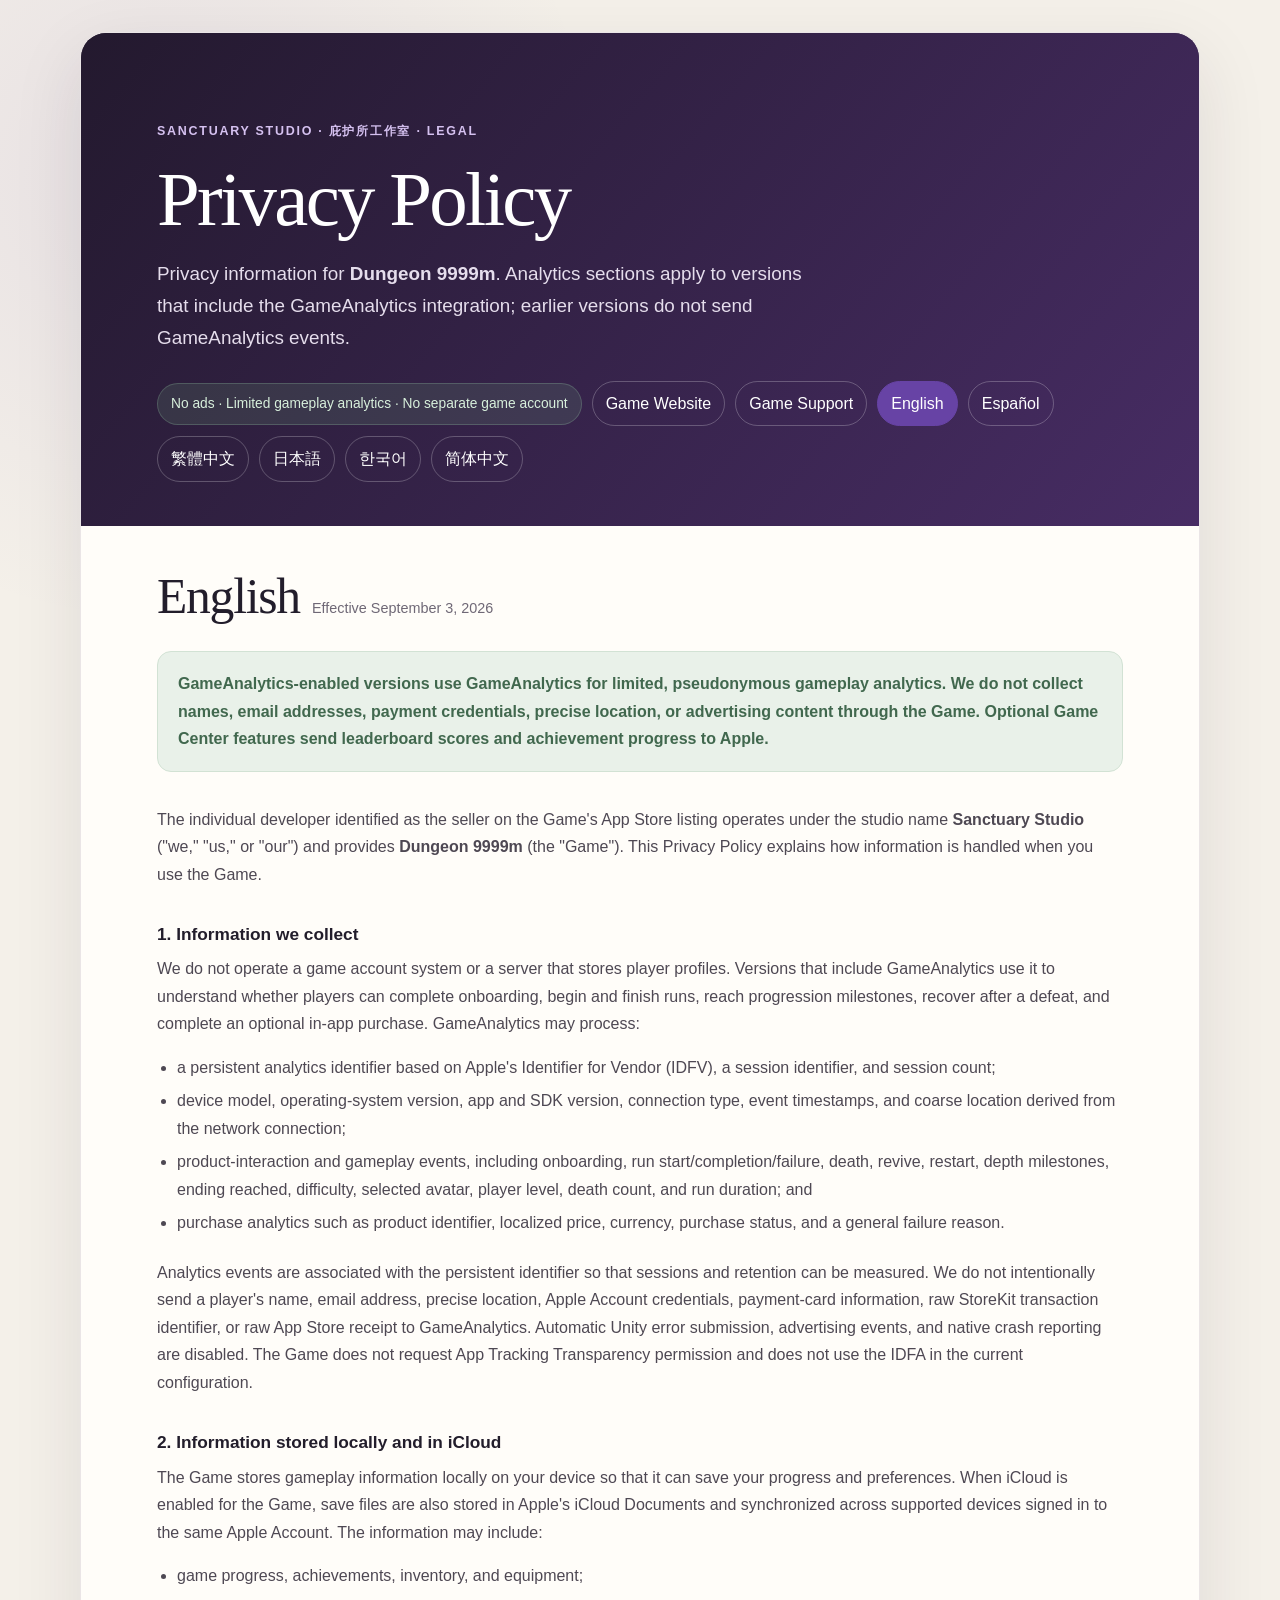
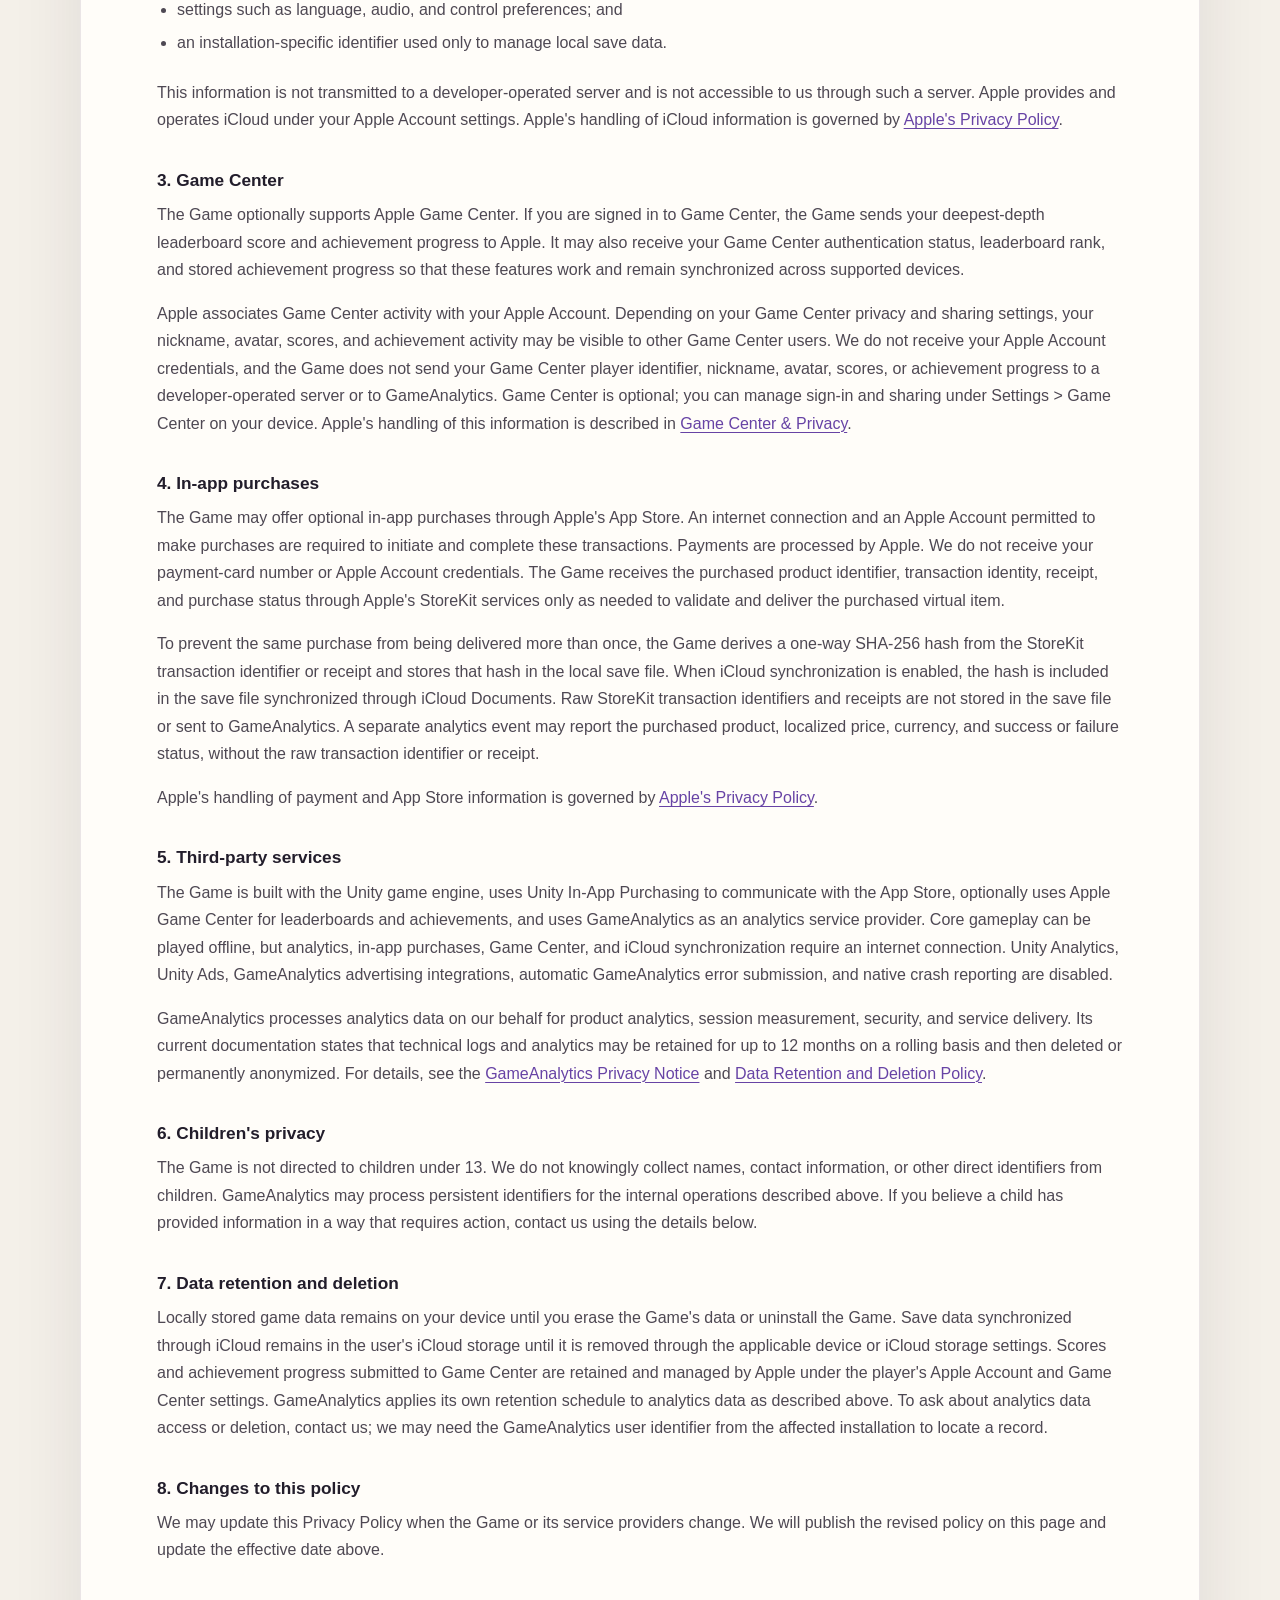
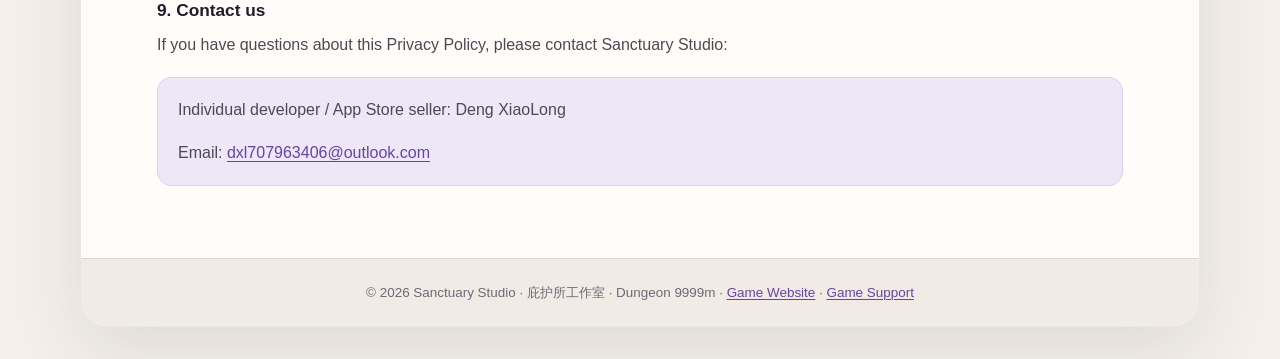
==== commit bd010963: "new refresh" ====
--- a/index.html
+++ b/index.html
@@ -7,9 +7,9 @@
     <meta name="robots" content="index,follow" />
     <meta
       name="description"
-      content="Privacy Policy for 9999m: Down to the Princess by Sanctuary Studio."
+      content="Privacy Policy for Dungeon 9999m by Sanctuary Studio."
     />
-    <title>Privacy Policy | 9999m: Down to the Princess</title>
+    <title>Privacy Policy | Dungeon 9999m</title>
     <style>
       :root {
         --ink: #221d2b;
@@ -138,13 +138,13 @@
 
       .language-link:hover,
       .language-link:focus-visible {
-        color: #171008;
+        color: #fff;
         border-color: var(--accent);
         background: var(--accent);
       }
 
       .language-link[aria-pressed="true"] {
-        color: #171008;
+        color: #fff;
         border-color: var(--accent);
         background: var(--accent);
       }
@@ -347,19 +347,20 @@
         <p class="eyebrow">Sanctuary Studio · 庇护所工作室 · Legal</p>
         <h1>Privacy Policy</h1>
         <p class="hero-summary">
-          Privacy information for <strong>9999m: Down to the Princess</strong>.
+          Privacy information for <strong>Dungeon 9999m</strong>.
           Analytics sections apply to versions that include the GameAnalytics
           integration; earlier versions do not send GameAnalytics events.
         </p>
         <div class="hero-meta">
           <span class="badge">No ads · Limited gameplay analytics · No separate game account</span>
+          <a class="language-link" href="./index.html" data-game-link>Game Website</a>
           <a class="language-link" href="./support.html#english" data-support-link>Game Support</a>
           <button class="language-link" type="button" data-policy-language="english" aria-pressed="true">English</button>
-          <button class="language-link" type="button" data-policy-language="chinese" aria-pressed="false" lang="zh-Hans">简体中文</button>
+          <button class="language-link" type="button" data-policy-language="spanish" aria-pressed="false" lang="es">Español</button>
           <button class="language-link" type="button" data-policy-language="traditional-chinese" aria-pressed="false" lang="zh-Hant">繁體中文</button>
-          <button class="language-link" type="button" data-policy-language="spanish" aria-pressed="false" lang="es">Español</button>
           <button class="language-link" type="button" data-policy-language="japanese" aria-pressed="false" lang="ja">日本語</button>
           <button class="language-link" type="button" data-policy-language="korean" aria-pressed="false" lang="ko">한국어</button>
+          <button class="language-link" type="button" data-policy-language="chinese" aria-pressed="false" lang="zh-Hans">简体中文</button>
         </div>
       </header>
 
@@ -383,7 +384,7 @@
               The individual developer identified as the seller on the Game's
               App Store listing operates under the studio name
               <strong>Sanctuary Studio</strong> ("we," "us," or "our") and
-              provides <strong>9999m: Down to the Princess</strong> (the
+              provides <strong>Dungeon 9999m</strong> (the
               "Game"). This Privacy Policy explains how information is handled
               when you use the Game.
             </p>
@@ -588,8 +589,8 @@
 
             <p>
               本游戏由 App Store 商品页所列的个人开发者以“庇护所工作室（Sanctuary
-              Studio）”名义独立开发和运营（以下简称“我们”）。本隐私政策适用于《9999m:
-              Down to the Princess》（以下简称“本游戏”），并说明您使用本游戏时相关信息将如何被处理。
+              Studio）”名义独立开发和运营（以下简称“我们”）。本隐私政策适用于《Dungeon
+              9999m》（以下简称“本游戏”），并说明您使用本游戏时相关信息将如何被处理。
             </p>
 
             <h3>1. 我们收集的信息</h3>
@@ -731,7 +732,7 @@
               El desarrollador individual identificado como vendedor en la
               página del Juego en el App Store opera bajo el nombre comercial
               <strong>Sanctuary Studio</strong> (en adelante, «nosotros») y
-              ofrece <strong>9999m: Down to the Princess</strong> (en adelante,
+              ofrece <strong>Dungeon 9999m</strong> (en adelante,
               el «Juego»). Esta Política de privacidad explica cómo se trata la
               información cuando utiliza el Juego.
             </p>
@@ -945,7 +946,7 @@
             </p>
 
             <p>
-              App Store 商品頁所列的個人開發者以 <strong>Sanctuary Studio（庇護所工作室）</strong>名義營運並提供《<strong>9999m: Down to the Princess</strong>》（以下稱「本遊戲」）。本隱私權政策說明您使用本遊戲時，相關資訊會如何受到處理。
+              App Store 商品頁所列的個人開發者以 <strong>Sanctuary Studio（庇護所工作室）</strong>名義營運並提供《<strong>Dungeon 9999m</strong>》（以下稱「本遊戲」）。本隱私權政策說明您使用本遊戲時，相關資訊會如何受到處理。
             </p>
 
             <h3>1. 我們收集的資訊</h3>
@@ -1039,7 +1040,7 @@
             </p>
 
             <p>
-              App Store の本ゲーム掲載ページで販売者として表示される個人開発者は、<strong>Sanctuary Studio</strong>（以下「当方」）の名称で <strong>9999m: Down to the Princess</strong>（以下「本ゲーム」）を提供しています。本プライバシーポリシーは、本ゲームの利用時に情報がどのように取り扱われるかを説明します。
+              App Store の本ゲーム掲載ページで販売者として表示される個人開発者は、<strong>Sanctuary Studio</strong>（以下「当方」）の名称で <strong>Dungeon 9999m</strong>（以下「本ゲーム」）を提供しています。本プライバシーポリシーは、本ゲームの利用時に情報がどのように取り扱われるかを説明します。
             </p>
 
             <h3>1. 収集する情報</h3>
@@ -1130,7 +1131,7 @@
             </p>
 
             <p>
-              App Store의 게임 페이지에 판매자로 표시된 개인 개발자는 <strong>Sanctuary Studio</strong>(이하 “당사”)라는 이름으로 <strong>9999m: Down to the Princess</strong>(이하 “게임”)를 제공합니다. 본 개인정보 처리방침은 게임 이용 시 정보가 처리되는 방식을 설명합니다.
+              App Store의 게임 페이지에 판매자로 표시된 개인 개발자는 <strong>Sanctuary Studio</strong>(이하 “당사”)라는 이름으로 <strong>Dungeon 9999m</strong>(이하 “게임”)를 제공합니다. 본 개인정보 처리방침은 게임 이용 시 정보가 처리되는 방식을 설명합니다.
             </p>
 
             <h3>1. 수집하는 정보</h3>
@@ -1213,22 +1214,24 @@
       </div>
 
       <footer>
-        © 2026 Sanctuary Studio · 庇护所工作室 · 9999m: Down to the Princess ·
+        © 2026 Sanctuary Studio · 庇护所工作室 · Dungeon 9999m ·
+        <a href="./index.html" data-game-link>Game Website</a> ·
         <a href="./support.html#english" data-support-link>Game Support</a>
       </footer>
     </main>
     <script>
       (() => {
         const localeMap = {
-          english: { lang: "en", title: "Privacy Policy | 9999m: Down to the Princess" },
-          chinese: { lang: "zh-Hans", title: "隐私政策 | 9999m: Down to the Princess" },
-          "traditional-chinese": { lang: "zh-Hant", title: "隱私權政策 | 9999m: Down to the Princess" },
-          spanish: { lang: "es", title: "Política de privacidad | 9999m: Down to the Princess" },
-          japanese: { lang: "ja", title: "プライバシーポリシー | 9999m: Down to the Princess" },
-          korean: { lang: "ko", title: "개인정보 처리방침 | 9999m: Down to the Princess" },
+          english: { lang: "en", siteLang: "en", title: "Privacy Policy | Dungeon 9999m", game: "Game Website", support: "Game Support" },
+          spanish: { lang: "es", siteLang: "es", title: "Política de privacidad | Dungeon 9999m", game: "Sitio del juego", support: "Soporte" },
+          "traditional-chinese": { lang: "zh-Hant", siteLang: "zh-hant", title: "隱私權政策 | Dungeon 9999m", game: "遊戲網站", support: "遊戲支援" },
+          japanese: { lang: "ja", siteLang: "ja", title: "プライバシーポリシー | Dungeon 9999m", game: "ゲームサイト", support: "ゲームサポート" },
+          korean: { lang: "ko", siteLang: "ko", title: "개인정보 처리방침 | Dungeon 9999m", game: "게임 웹사이트", support: "게임 지원" },
+          chinese: { lang: "zh-Hans", siteLang: "zh-hans", title: "隐私政策 | Dungeon 9999m", game: "游戏网站", support: "游戏支持" },
         };
         const panels = [...document.querySelectorAll("[data-policy-panel]")];
         const buttons = [...document.querySelectorAll("[data-policy-language]")];
+        const gameLinks = [...document.querySelectorAll("[data-game-link]")];
         const supportLinks = [...document.querySelectorAll("[data-support-link]")];
 
         const languageFromHash = () => {
@@ -1246,6 +1249,11 @@
           });
           supportLinks.forEach((link) => {
             link.href = `./support.html#${selected}`;
+            link.textContent = localeMap[selected].support;
+          });
+          gameLinks.forEach((link) => {
+            link.href = `./game.html?lang=${localeMap[selected].siteLang}`;
+            link.textContent = localeMap[selected].game;
           });
           document.documentElement.lang = localeMap[selected].lang;
           document.title = localeMap[selected].title;
